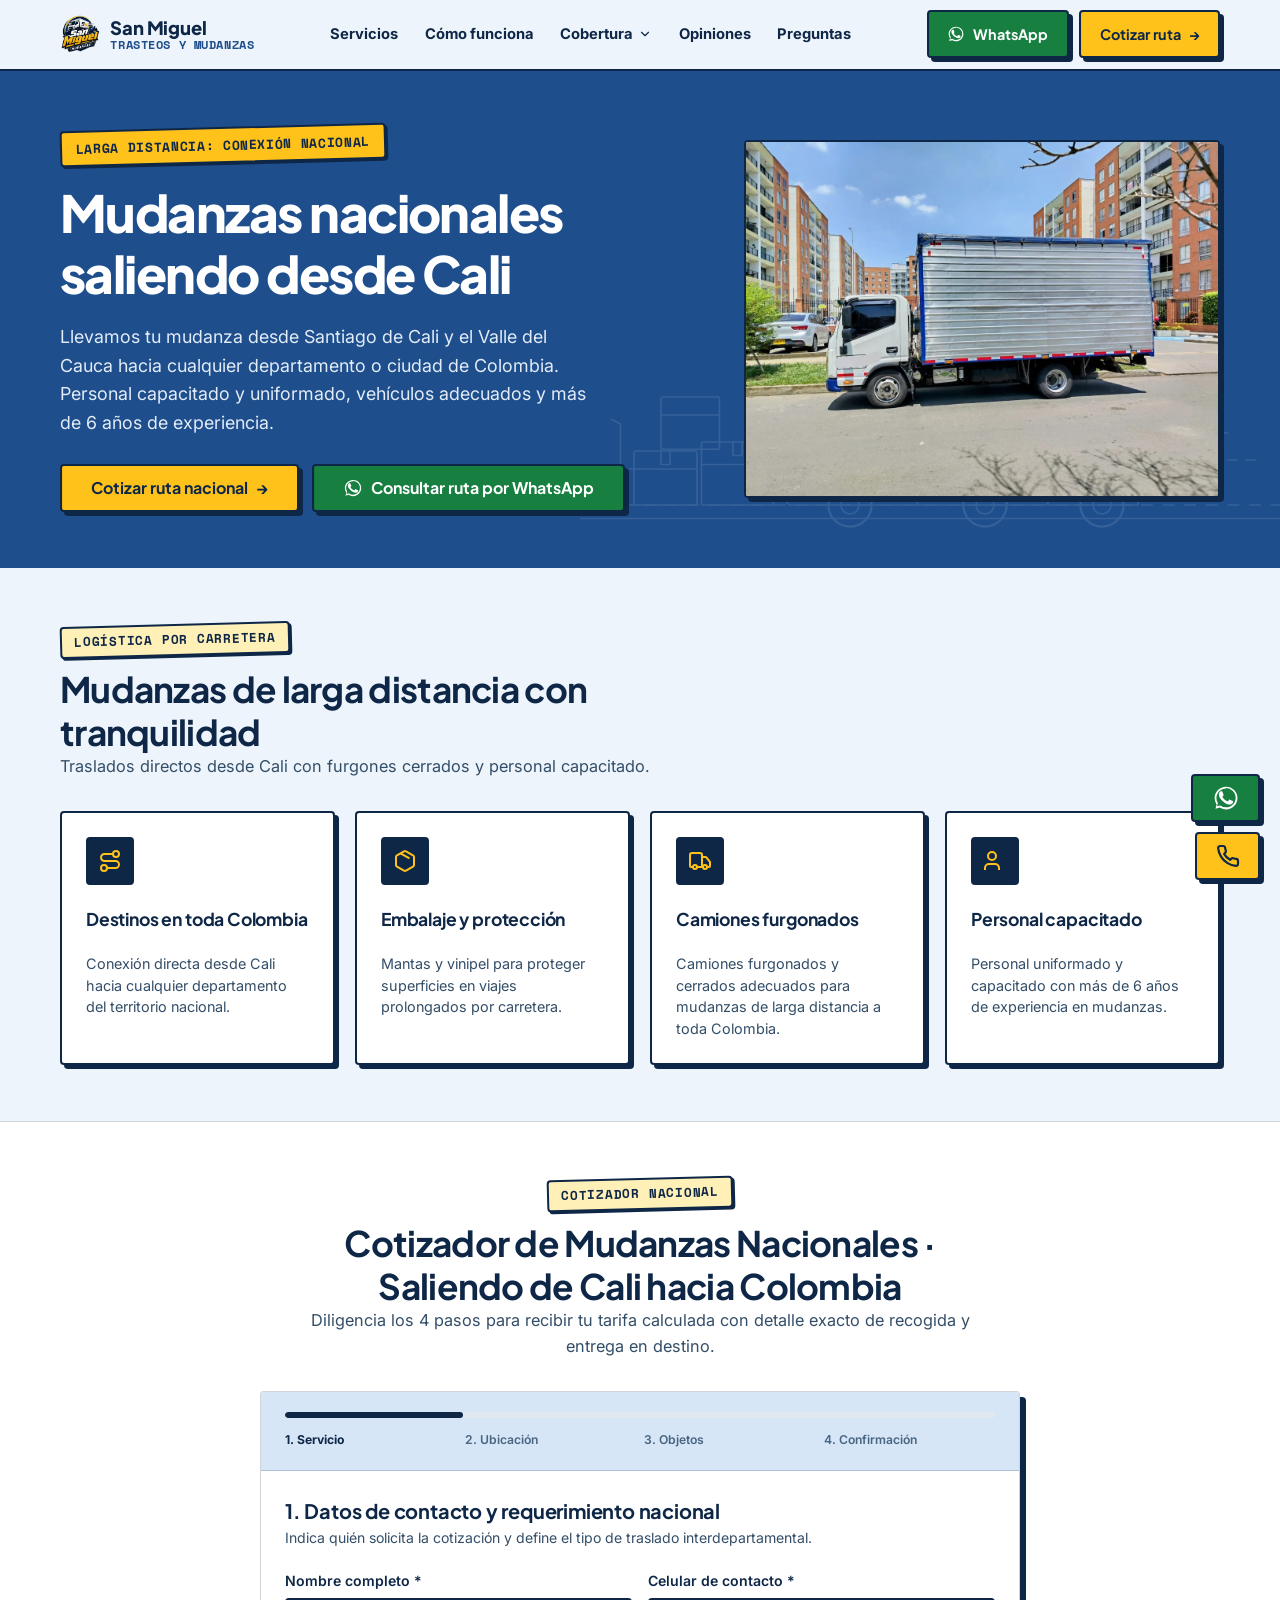
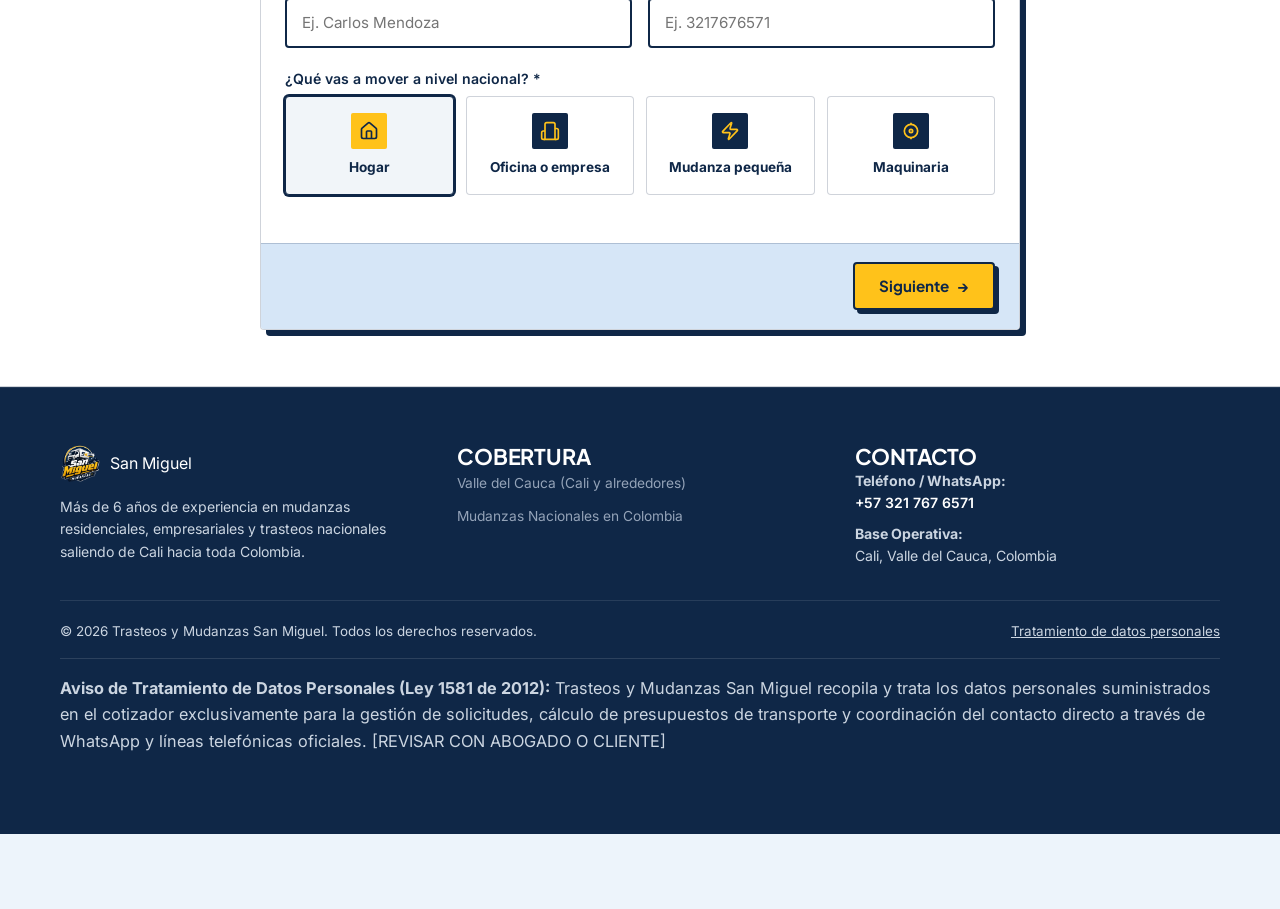
==== nacional/index.html @ 2ccf0305 "feat: estructura raiz directa para GitHub Pages con soporte dual de rutas e imagenes" ====
<!DOCTYPE html>
<html lang="es">
<head>
  <meta charset="UTF-8">
  <title>Redireccionando a Mudanzas Nacionales...</title>
  <meta http-equiv="refresh" content="0; url=../nacional.html">
  <script>window.location.replace("../nacional.html");</script>
</head>
<body>
  <p>Redireccionando a <a href="../nacional.html">Mudanzas Nacionales en Colombia</a>...</p>
</body>
</html>
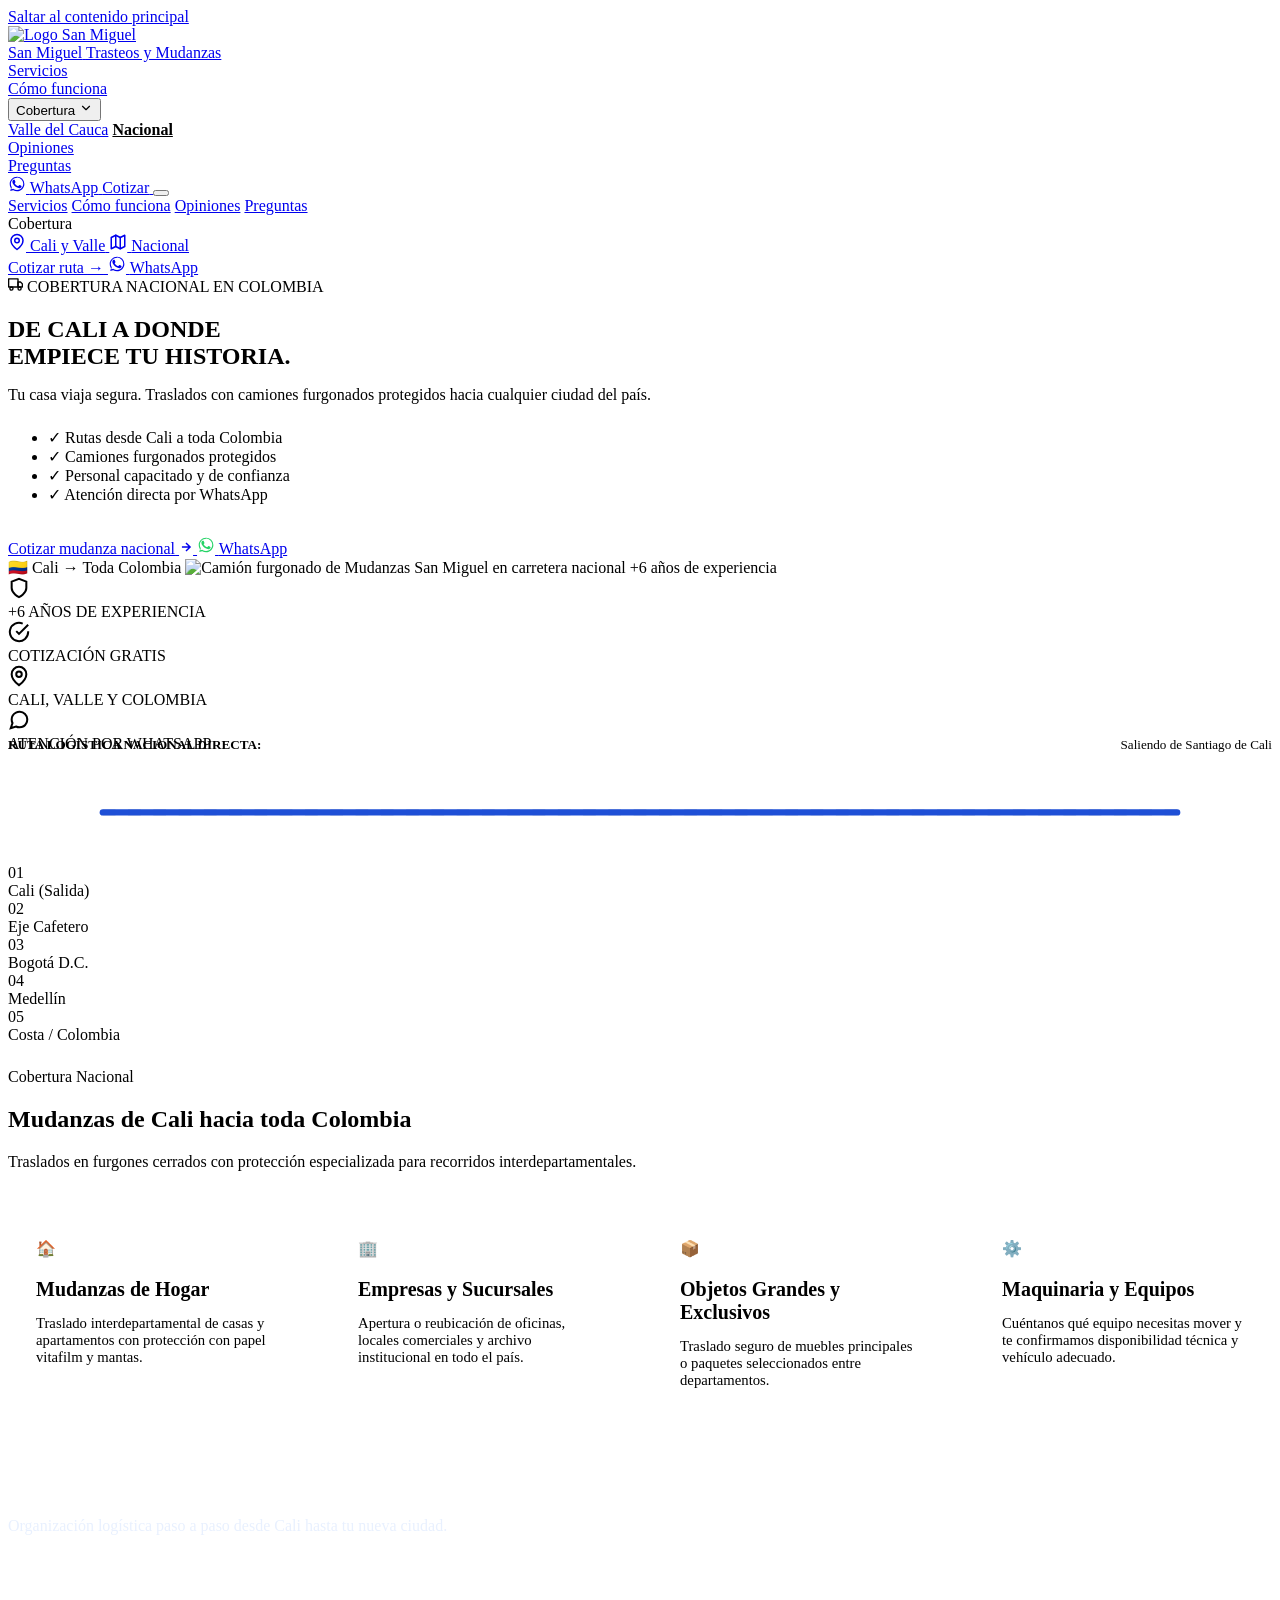
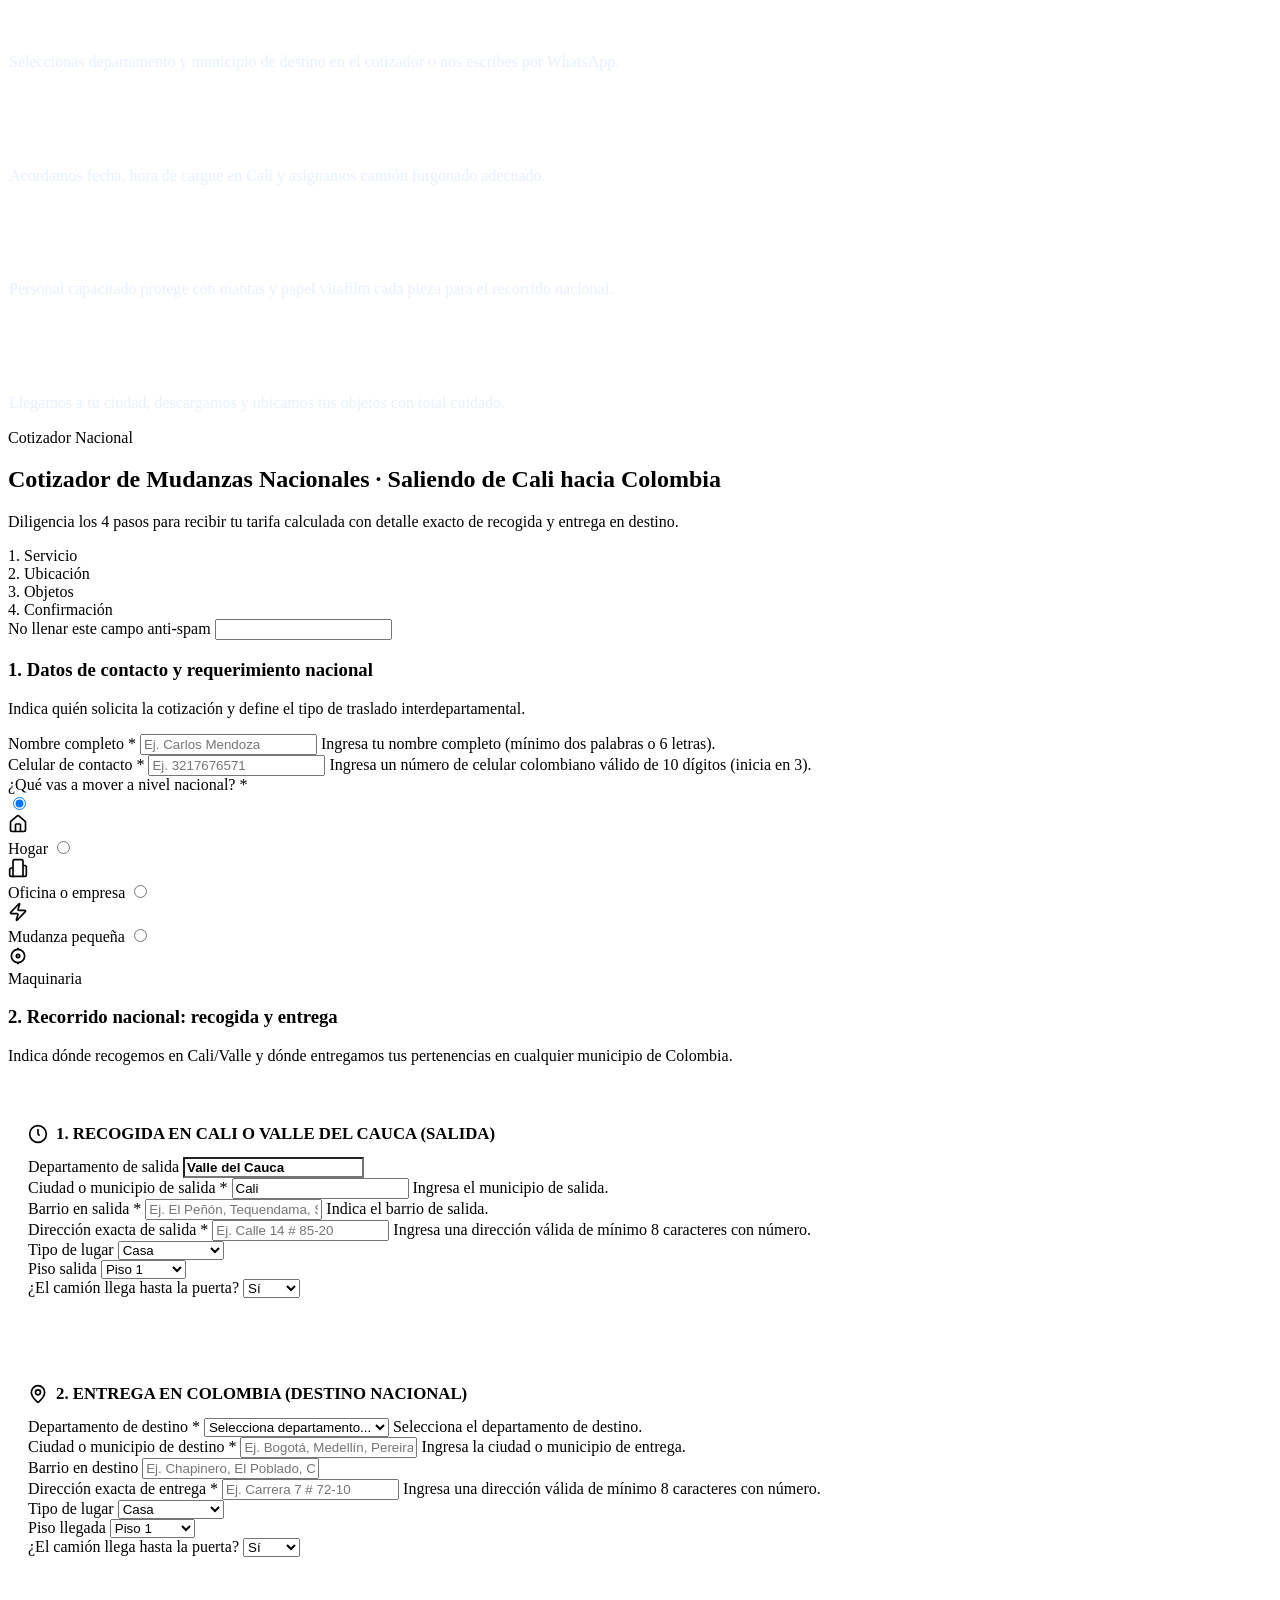
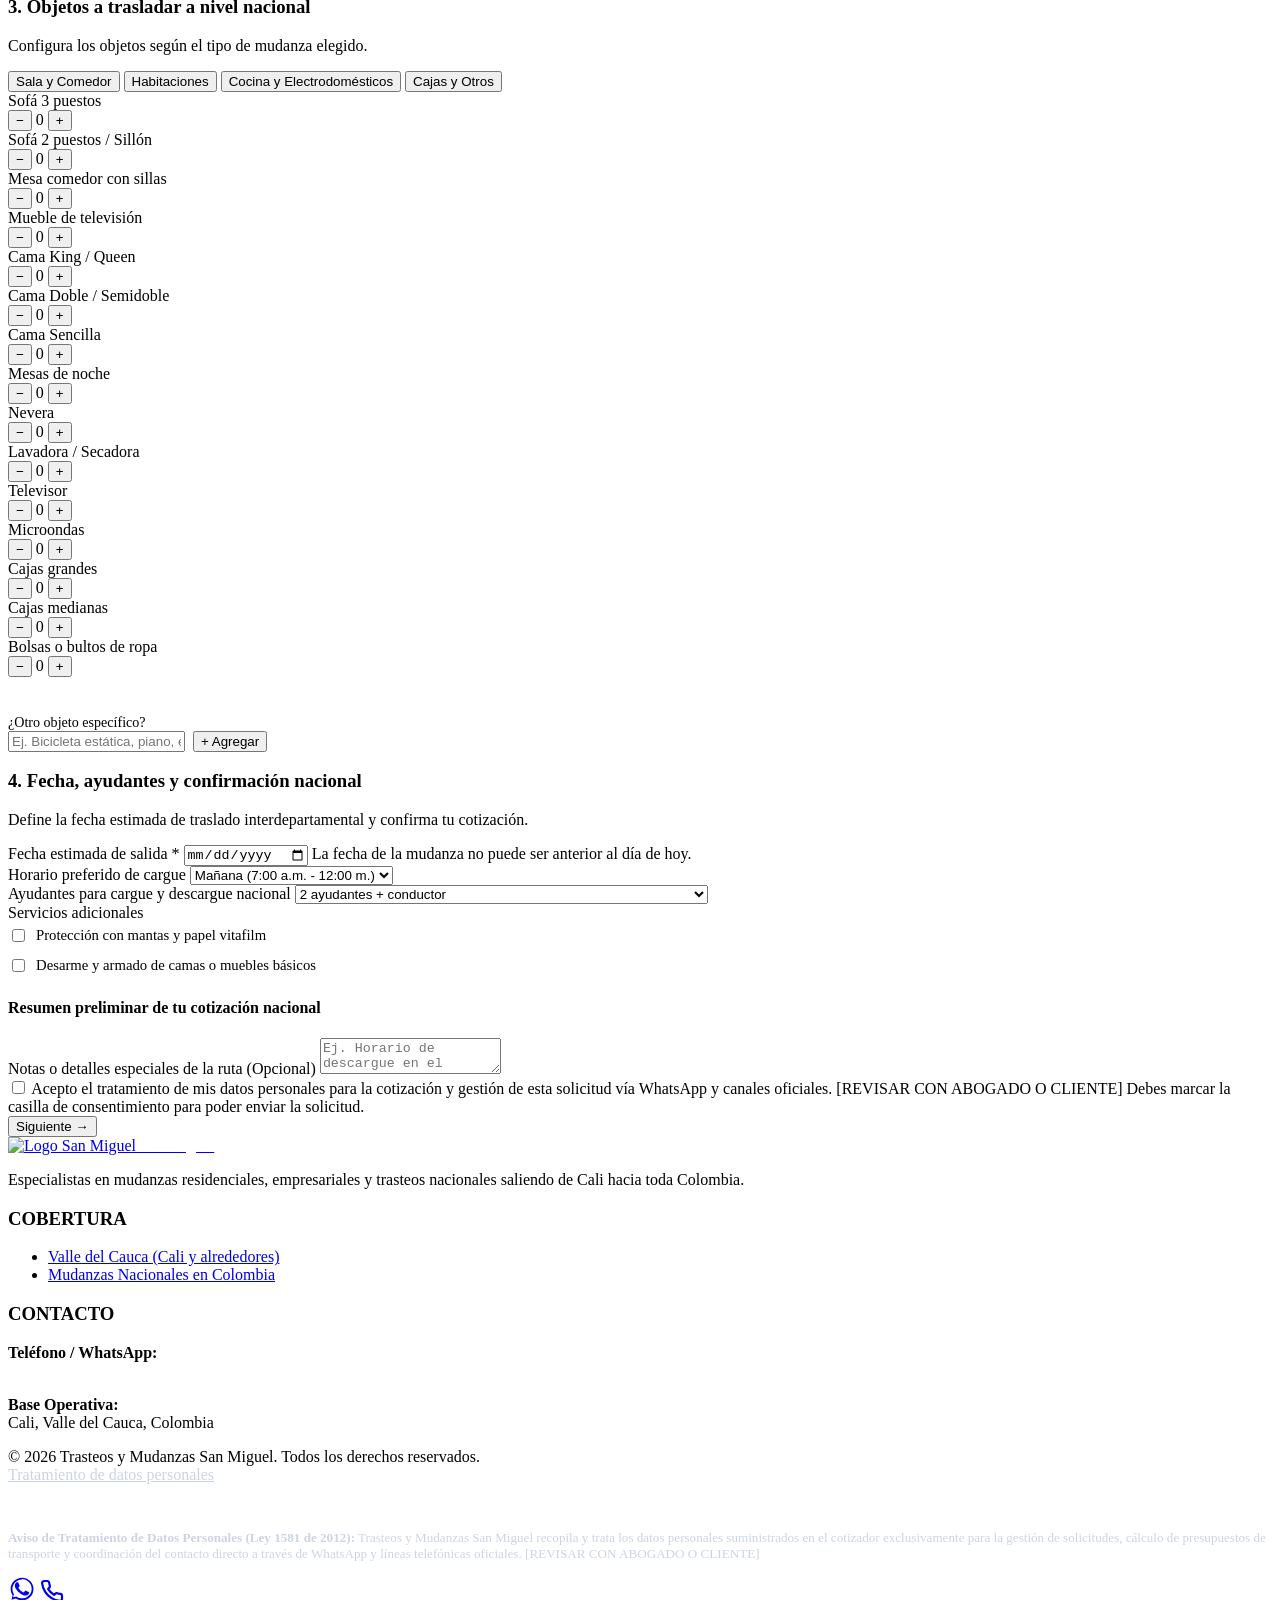
==== commit 07ce012e: "feat: implementacion PROMPT v3 - paleta simple, sistema de estilo cuadruple, correccion de imagenes," ====
--- a/nacional/index.html
+++ b/nacional/index.html
@@ -1,12 +1,1181 @@
 <!DOCTYPE html>
 <html lang="es">
 <head>
-  <meta charset="UTF-8">
-  <title>Redireccionando a Mudanzas Nacionales...</title>
-  <meta http-equiv="refresh" content="0; url=../nacional.html">
-  <script>window.location.replace("../nacional.html");</script>
+  <meta charset="utf-8">
+  <meta name="viewport" content="width=device-width, initial-scale=1.0, viewport-fit=cover">
+  <title>Mudanzas Nacionales en Colombia | Origen Cali | Trasteos San Miguel</title>
+  <meta name="description" content="Cotizador especializado para mudanzas nacionales saliendo de Cali hacia toda Colombia. Furgones cerrados, embalaje y protección profesional. Cotiza al +57 321 767 6571.">
+  <link rel="canonical" href="https://sanmiguelmudanzas.com/nacional.html">
+
+  <link rel="icon" type="image/webp" href="assets/img/logo.webp">
+  <link rel="stylesheet" href="styles.css?v=8">
+
+  <script type="application/ld+json">
+  {
+    "@context": "https://schema.org",
+    "@type": "MovingCompany",
+    "name": "Trasteos y Mudanzas San Miguel - Mudanzas Nacionales",
+    "telephone": "+57 321 767 6571",
+    "areaServed": {
+      "@type": "Country",
+      "name": "Colombia"
+    },
+    "description": "Mudanzas nacionales de larga distancia con origen principal en Cali hacia cualquier destino del territorio colombiano.",
+    "priceRange": "[PENDIENTE: Tarifas base nacionales]"
+  }
+  </script>
 </head>
 <body>
-  <p>Redireccionando a <a href="../nacional.html">Mudanzas Nacionales en Colombia</a>...</p>
+
+  <a href="#contenido-principal" class="skip-link">Saltar al contenido principal</a>
+
+  <!-- Header -->
+  <header class="site-header" role="banner">
+    <div class="container header-inner">
+      
+      <!-- Logo institucional adaptativo (FASE 2.3) -->
+      <a href="index.html" class="logo-brand-single" aria-label="San Miguel Trasteos y Mudanzas">
+        <img src="assets/img/logo.webp" alt="Logo San Miguel" width="40" height="40">
+        <div class="brand-text-wrap">
+          <span class="brand-title">San Miguel</span>
+          <span class="brand-sub">Trasteos y Mudanzas</span>
+        </div>
+      </a>
+
+      <nav class="nav-links" aria-label="Navegación principal">
+        <div class="nav-item">
+          <a href="index.html#servicios" class="nav-link">Servicios</a>
+        </div>
+        <div class="nav-item">
+          <a href="index.html#como-funciona" class="nav-link" style="white-space: nowrap;">Cómo funciona</a>
+        </div>
+        <div class="nav-item">
+          <button type="button" class="nav-link active" aria-haspopup="true" aria-expanded="false" id="coberturaDropdownBtn">
+            <span>Cobertura</span>
+            <svg width="14" height="14" viewBox="0 0 24 24" fill="none" stroke="currentColor" stroke-width="2" stroke-linecap="round" stroke-linejoin="round" aria-hidden="true"><polyline points="6 9 12 15 18 9"/></svg>
+          </button>
+          <div class="dropdown-menu" role="menu" aria-labelledby="coberturaDropdownBtn">
+            <a href="valle-del-cauca.html" class="dropdown-item" role="menuitem">Valle del Cauca</a>
+            <a href="nacional.html" class="dropdown-item" role="menuitem" style="color: var(--navy-deep); font-weight: 700;">Nacional</a>
+          </div>
+        </div>
+        <div class="nav-item">
+          <a href="index.html#testimonios" class="nav-link">Opiniones</a>
+        </div>
+        <div class="nav-item">
+          <a href="index.html#faqs" class="nav-link">Preguntas</a>
+        </div>
+      </nav>
+
+      <div class="header-actions">
+        <a href="https://wa.me/573217676571?text=Hola%2C%20quisiera%20cotizar%20una%20mudanza%20nacional%20desde%20Cali" 
+           class="btn btn--wa btn--sm header-wa-btn" 
+           target="_blank" 
+           rel="noopener noreferrer"
+           aria-label="Contactar por WhatsApp">
+          <svg width="18" height="18" viewBox="0 0 24 24" fill="currentColor" aria-hidden="true"><path d="M17.472 14.382c-.301-.15-1.78-.878-2.056-.978-.276-.1-.477-.15-.678.15-.201.301-.778.978-.954 1.179-.176.2-.351.226-.652.075-.301-.15-1.272-.469-2.423-1.496-.896-.799-1.501-1.786-1.677-2.087-.176-.301-.019-.464.132-.614.136-.135.301-.351.452-.527.15-.176.201-.301.301-.502.101-.2.05-.376-.025-.527-.075-.15-.678-1.636-.929-2.241-.244-.589-.493-.509-.678-.519l-.578-.01c-.201 0-.527.075-.803.376-.276.301-1.054 1.029-1.054 2.509 0 1.48 1.079 2.909 1.23 3.11.15.201 2.124 3.243 5.145 4.549.719.311 1.28.497 1.718.636.722.23 1.379.197 1.898.12.579-.087 1.78-.727 2.031-1.43.251-.703.251-1.305.176-1.43-.075-.125-.276-.201-.577-.351zM12.042 21.82a9.78 9.78 0 0 1-4.99-1.365l-.358-.213-3.71.973.99-3.616-.233-.371A9.778 9.778 0 0 1 2.25 12.04c0-5.397 4.39-9.787 9.792-9.787 2.614 0 5.072 1.018 6.921 2.868a9.73 9.73 0 0 1 2.866 6.919c0 5.398-4.39 9.78-9.787 9.78zm0-18.04c-4.55 0-8.25 3.7-8.25 8.26 0 1.455.38 2.875 1.1 4.12l.17.296-.728 2.66 2.723-.715.286.17a8.216 8.216 0 0 0 4.699 1.429c4.55 0 8.25-3.7 8.25-8.26 0-2.206-.859-4.28-2.418-5.84a8.212 8.212 0 0 0-5.882-2.42z"/></svg>
+          <span class="wa-label">WhatsApp</span>
+        </a>
+        <a href="#cotizador" class="btn btn--primary header-sticky-quote-btn" aria-label="Cotizar mudanza">
+          <span>Cotizar</span>
+        </a>
+        <!-- Botón Hamburguesa 44px (FASE 2.4) -->
+        <button type="button" class="hamburger-btn" aria-label="Abrir menú de navegación" aria-expanded="false" aria-controls="mobileDrawer">
+          <span class="hamburger-line"></span>
+          <span class="hamburger-line"></span>
+          <span class="hamburger-line"></span>
+        </button>
+      </div>
+
+    </div>
+
+    <!-- Fondo atenuado (Backdrop) para cerrar al tocar fuera -->
+    <div class="mobile-drawer-backdrop" id="mobileDrawerBackdrop" aria-hidden="true"></div>
+
+    <!-- Panel desplegable móvil bajo el encabezado (FASE 2.4) -->
+    <div class="mobile-nav-drawer" id="mobileDrawer" role="dialog" aria-modal="true" aria-label="Menú principal de navegación">
+      <nav class="mobile-drawer-nav" aria-label="Navegación móvil">
+        <a href="index.html#servicios" class="mobile-nav-link" style="--item-index: 1;">Servicios</a>
+        <a href="index.html#como-funciona" class="mobile-nav-link" style="--item-index: 2;">Cómo funciona</a>
+        <a href="index.html#testimonios" class="mobile-nav-link" style="--item-index: 3;">Opiniones</a>
+        <a href="index.html#faqs" class="mobile-nav-link" style="--item-index: 4;">Preguntas</a>
+      </nav>
+
+      <!-- Bloque Cobertura con dos opciones lado a lado -->
+      <div class="mobile-coverage-block" style="--item-index: 5;">
+        <span class="mobile-coverage-title">Cobertura</span>
+        <div class="mobile-coverage-grid">
+          <a href="valle-del-cauca.html" class="mobile-coverage-card">
+            <svg width="18" height="18" viewBox="0 0 24 24" fill="none" stroke="currentColor" stroke-width="2" stroke-linecap="round" stroke-linejoin="round" aria-hidden="true"><path d="M20 10c0 6-8 12-8 12s-8-6-8-12a8 8 0 0 1 16 0Z"/><circle cx="12" cy="10" r="3"/></svg>
+            <span>Cali y Valle</span>
+          </a>
+          <a href="nacional.html" class="mobile-coverage-card active">
+            <svg width="18" height="18" viewBox="0 0 24 24" fill="none" stroke="currentColor" stroke-width="2" stroke-linecap="round" stroke-linejoin="round" aria-hidden="true"><polygon points="3 6 9 3 15 6 21 3 21 18 15 21 9 18 3 21"/><line x1="9" y1="3" x2="9" y2="18"/><line x1="15" y1="6" x2="15" y2="21"/></svg>
+            <span>Nacional</span>
+          </a>
+        </div>
+      </div>
+
+      <!-- Dos botones lado a lado al final -->
+      <div class="mobile-drawer-actions-row" style="--item-index: 6;">
+        <a href="#cotizador" class="btn btn--yellow btn--sm">
+          <span>Cotizar ruta</span>
+          <span class="arrow-icon" aria-hidden="true">→</span>
+        </a>
+        <a href="https://wa.me/573217676571?text=Hola%2C%20quisiera%20cotizar%20una%20mudanza%20nacional%20desde%20Cali" 
+           class="btn btn--wa btn--sm" 
+           target="_blank" 
+           rel="noopener noreferrer"
+           aria-label="WhatsApp">
+          <svg width="18" height="18" viewBox="0 0 24 24" fill="currentColor" aria-hidden="true"><path d="M17.472 14.382c-.301-.15-1.78-.878-2.056-.978-.276-.1-.477-.15-.678.15-.201.301-.778.978-.954 1.179-.176.2-.351.226-.652.075-.301-.15-1.272-.469-2.423-1.496-.896-.799-1.501-1.786-1.677-2.087-.176-.301-.019-.464.132-.614.136-.135.301-.351.452-.527.15-.176.201-.301.301-.502.101-.2.05-.376-.025-.527-.075-.15-.678-1.636-.929-2.241-.244-.589-.493-.509-.678-.519l-.578-.01c-.201 0-.527.075-.803.376-.276.301-1.054 1.029-1.054 2.509 0 1.48 1.079 2.909 1.23 3.11.15.201 2.124 3.243 5.145 4.549.719.311 1.28.497 1.718.636.722.23 1.379.197 1.898.12.579-.087 1.78-.727 2.031-1.43.251-.703.251-1.305.176-1.43-.075-.125-.276-.201-.577-.351zM12.042 21.82a9.78 9.78 0 0 1-4.99-1.365l-.358-.213-3.71.973.99-3.616-.233-.371A9.778 9.778 0 0 1 2.25 12.04c0-5.397 4.39-9.787 9.792-9.787 2.614 0 5.072 1.018 6.921 2.868a9.73 9.73 0 0 1 2.866 6.919c0 5.398-4.39 9.78-9.787 9.78zm0-18.04c-4.55 0-8.25 3.7-8.25 8.26 0 1.455.38 2.875 1.1 4.12l.17.296-.728 2.66 2.723-.715.286.17a8.216 8.216 0 0 0 4.699 1.429c4.55 0 8.25-3.7 8.25-8.26 0-2.206-.859-4.28-2.418-5.84a8.212 8.212 0 0 0-5.882-2.42z"/></svg>
+          <span>WhatsApp</span>
+        </a>
+      </div>
+    </div>
+  </header>
+
+  <main id="contenido-principal">
+    
+    <!-- Hero Nacional (Banda Azul Noche) -->
+    <section class="hero-section hero-section--nacional" aria-labelledby="nac-hero-title">
+      <div class="container hero-main-container">
+        
+        <!-- Columna Izquierda: Sello, Título en Barlow Condensed Mayúsculas, Subtítulo (14px gap), 4 Checks, Dos Botones -->
+        <div class="hero-left-col">
+          <div>
+            <span class="badge-pill">
+              <svg width="15" height="15" viewBox="0 0 24 24" fill="none" stroke="currentColor" stroke-width="2.2" stroke-linecap="round" stroke-linejoin="round" aria-hidden="true"><rect x="1" y="3" width="15" height="13"/><polygon points="16 8 20 8 23 11 23 16 16 16 16 8"/><circle cx="5.5" cy="18.5" r="2.5"/><circle cx="18.5" cy="18.5" r="2.5"/></svg>
+              COBERTURA NACIONAL EN COLOMBIA
+            </span>
+          </div>
+
+          <h1 id="nac-hero-title" style="margin-bottom: 14px;">
+            DE CALI A DONDE<br>
+            <span class="text-highlight-yellow">EMPIECE TU HISTORIA.</span>
+          </h1>
+
+          <p class="hero-subtitle" style="margin-bottom: 1.5rem;">
+            Tu casa viaja segura. Traslados con camiones furgonados protegidos hacia cualquier ciudad del país.
+          </p>
+
+          <ul class="hero-checklist" aria-label="Beneficios principales nacionales" style="margin-bottom: 2rem;">
+            <li>
+              <span class="check-circle-icon" aria-hidden="true">✓</span>
+              <span>Rutas desde Cali a toda Colombia</span>
+            </li>
+            <li>
+              <span class="check-circle-icon" aria-hidden="true">✓</span>
+              <span>Camiones furgonados protegidos</span>
+            </li>
+            <li>
+              <span class="check-circle-icon" aria-hidden="true">✓</span>
+              <span>Personal capacitado y de confianza</span>
+            </li>
+            <li>
+              <span class="check-circle-icon" aria-hidden="true">✓</span>
+              <span>Atención directa por WhatsApp</span>
+            </li>
+          </ul>
+
+          <div class="hero-actions-trio">
+            <a href="#cotizador" class="btn btn--primary btn--hero-action">
+              <span>Cotizar mudanza nacional</span>
+              <span class="btn-arrow-circle" aria-hidden="true">
+                <svg width="14" height="14" viewBox="0 0 24 24" fill="none" stroke="currentColor" stroke-width="2.5"><path d="M5 12h14M12 5l7 7-7 7"/></svg>
+              </span>
+            </a>
+            <a href="https://wa.me/573217676571?text=Hola%2C%20quisiera%20cotizar%20una%20mudanza%20nacional%20desde%20Cali" 
+               class="btn btn--wa btn--hero-action" 
+               target="_blank" 
+               rel="noopener noreferrer" 
+               aria-label="WhatsApp">
+              <span class="wa-badge-circle" aria-hidden="true">
+                <svg width="18" height="18" viewBox="0 0 24 24" fill="#25D366"><path d="M17.472 14.382c-.301-.15-1.78-.878-2.056-.978-.276-.1-.477-.15-.678.15-.201.301-.778.978-.954 1.179-.176.2-.351.226-.652.075-.301-.15-1.272-.469-2.423-1.496-.896-.799-1.501-1.786-1.677-2.087-.176-.301-.019-.464.132-.614.136-.135.301-.351.452-.527.15-.176.201-.301.301-.502.101-.2.05-.376-.025-.527-.075-.15-.678-1.636-.929-2.241-.244-.589-.493-.509-.678-.519l-.578-.01c-.201 0-.527.075-.803.376-.276.301-1.054 1.029-1.054 2.509 0 1.48 1.079 2.909 1.23 3.11.15.201 2.124 3.243 5.145 4.549.719.311 1.28.497 1.718.636.722.23 1.379.197 1.898.12.579-.087 1.78-.727 2.031-1.43.251-.703.251-1.305.176-1.43-.075-.125-.276-.201-.577-.351zM12.042 21.82a9.78 9.78 0 0 1-4.99-1.365l-.358-.213-3.71.973.99-3.616-.233-.371A9.778 9.778 0 0 1 2.25 12.04c0-5.397 4.39-9.787 9.792-9.787 2.614 0 5.072 1.018 6.921 2.868a9.73 9.73 0 0 1 2.866 6.919c0 5.398-4.39 9.78-9.787 9.78zm0-18.04c-4.55 0-8.25 3.7-8.25 8.26 0 1.455.38 2.875 1.1 4.12l.17.296-.728 2.66 2.723-.715.286.17a8.216 8.216 0 0 0 4.699 1.429c4.55 0 8.25-3.7 8.25-8.26 0-2.206-.859-4.28-2.418-5.84a8.212 8.212 0 0 0-5.882-2.42z"/></svg>
+              </span>
+              <span>WhatsApp</span>
+            </a>
+          </div>
+        </div>
+
+        <!-- Columna Derecha: Foto Completa del Camión en Marco de Vidrio con 2 Chips de Vidrio (FASE 4.1) -->
+        <div class="hero-depth-container">
+          <div class="hero-glass-photo-frame">
+            <span class="hero-glass-chip hero-glass-chip--top">🇨🇴 Cali → Toda Colombia</span>
+            <img src="assets/img/hero.webp" alt="Camión furgonado de Mudanzas San Miguel en carretera nacional" width="560" height="380">
+            <span class="hero-glass-chip hero-glass-chip--bottom">+6 años de experiencia</span>
+          </div>
+        </div>
+
+      </div>
+
+            <!-- Barra Inferior de 4 Cifras con Frases Completas e Iconos (FASE 4.5) -->
+      <div class="hero-bottom-stats-bar" role="region" aria-label="Datos clave del servicio">
+        <div class="container hero-stats-grid">
+          <div class="stat-pill-item">
+            <svg width="22" height="22" viewBox="0 0 24 24" fill="none" stroke="currentColor" stroke-width="2.2" aria-hidden="true"><path d="M12 22s8-4 8-10V5l-8-3-8 3v7c0 6 8 10 8 10z"/></svg>
+            <div class="stat-pill-info">
+              <span class="stat-pill-num">+6 AÑOS</span>
+              <span class="stat-pill-text">DE EXPERIENCIA</span>
+            </div>
+          </div>
+          <div class="stat-pill-item">
+            <svg width="22" height="22" viewBox="0 0 24 24" fill="none" stroke="currentColor" stroke-width="2.2" aria-hidden="true"><path d="M22 11.08V12a10 10 0 1 1-5.93-9.14"/><polyline points="22 4 12 14.01 9 11.01"/></svg>
+            <div class="stat-pill-info">
+              <span class="stat-pill-num">COTIZACIÓN</span>
+              <span class="stat-pill-text">GRATIS</span>
+            </div>
+          </div>
+          <div class="stat-pill-item">
+            <svg width="22" height="22" viewBox="0 0 24 24" fill="none" stroke="currentColor" stroke-width="2.2" aria-hidden="true"><path d="M20 10c0 6-8 12-8 12s-8-6-8-12a8 8 0 0 1 16 0Z"/><circle cx="12" cy="10" r="3"/></svg>
+            <div class="stat-pill-info">
+              <span class="stat-pill-num">CALI, VALLE</span>
+              <span class="stat-pill-text">Y COLOMBIA</span>
+            </div>
+          </div>
+          <div class="stat-pill-item">
+            <svg width="22" height="22" viewBox="0 0 24 24" fill="none" stroke="currentColor" stroke-width="2.2" aria-hidden="true"><path d="M21 11.5a8.38 8.38 0 0 1-.9 3.8 8.5 8.5 0 0 1-7.6 4.7 8.38 8.38 0 0 1-3.8-.9L3 21l1.9-5.7a8.38 8.38 0 0 1-.9-3.8 8.5 8.5 0 0 1 4.7-7.6 8.38 8.38 0 0 1 3.8-.9h.5a8.48 8.48 0 0 1 8 8v.5z"/></svg>
+            <div class="stat-pill-info">
+              <span class="stat-pill-num">ATENCIÓN</span>
+              <span class="stat-pill-text">POR WHATSAPP</span>
+            </div>
+          </div>
+        </div>
+      </div>
+    </section>
+
+    <!-- Ruta Gráfica Cali → Destinos Nacionales que se dibuja (FASE 3.6 & FASE 7) -->
+    <div class="container" style="margin-top: -1rem; margin-bottom: 1.5rem;">
+      <div class="nacional-route-infographic reveal-on-scroll" role="region" aria-label="Ruta logística Cali hacia toda Colombia">
+        <div style="display: flex; justify-content: space-between; align-items: center; margin-bottom: 0.75rem; flex-wrap: wrap; gap: 0.5rem;">
+          <span style="font-family: var(--font-mono); font-size: 0.82rem; font-weight: 700; color: var(--tinta); text-transform: uppercase;">Ruta Logística Nacional Directa:</span>
+          <span style="font-size: 0.82rem; color: var(--text-muted);">Saliendo de Santiago de Cali</span>
+        </div>
+        
+        <svg class="animated-route-svg" viewBox="0 0 800 60" fill="none" aria-hidden="true">
+          <!-- Línea de ruta base punteada -->
+          <path d="M 60 30 L 740 30" stroke="rgba(11, 31, 63, 0.2)" stroke-width="4" stroke-dasharray="8 8" />
+          <!-- Línea continua animada al hacer scroll -->
+          <path class="animated-route-line" d="M 60 30 L 740 30" stroke="#1E4FD6" stroke-width="4" stroke-linecap="round" />
+        </svg>
+
+        <div class="route-steps-horizontal">
+          <div class="route-step-node">
+            <div class="route-node-circle" style="background-color: var(--amarillo);">01</div>
+            <span class="route-node-label">Cali (Salida)</span>
+          </div>
+          <div class="route-step-node">
+            <div class="route-node-circle">02</div>
+            <span class="route-node-label">Eje Cafetero</span>
+          </div>
+          <div class="route-step-node">
+            <div class="route-node-circle">03</div>
+            <span class="route-node-label">Bogotá D.C.</span>
+          </div>
+          <div class="route-step-node">
+            <div class="route-node-circle">04</div>
+            <span class="route-node-label">Medellín</span>
+          </div>
+          <div class="route-step-node">
+            <div class="route-node-circle">05</div>
+            <span class="route-node-label">Costa / Colombia</span>
+          </div>
+        </div>
+      </div>
+    </div>
+
+    <!-- Garantías Nacionales en Azul Niebla (Bloque C & G: Sin afirmaciones no verificadas) -->
+    <!-- 2. SERVICIOS DE LA ZONA NACIONAL (INFO) - FASE 4.3 -->
+    <section class="section-padding section-light-blobs" aria-labelledby="nac-services-title">
+      <div class="container">
+        <div class="section-header text-center" style="margin: 0 auto 2.5rem auto;">
+          <span class="section-eyebrow">Cobertura Nacional</span>
+          <h2 id="nac-services-title">Mudanzas de Cali hacia <strong>toda Colombia</strong></h2>
+          <p>Traslados en furgones cerrados con protección especializada para recorridos interdepartamentales.</p>
+        </div>
+
+        <div style="display: grid; grid-template-columns: repeat(auto-fit, minmax(260px, 1fr)); gap: 1.5rem;">
+          <div class="service-info-card" style="padding: 1.75rem;">
+            <div class="clay-icon-circle" style="margin-bottom: 1rem;" aria-hidden="true">🏠</div>
+            <h3 style="font-size: 1.25rem; margin-bottom: 0.5rem; color: var(--tinta);">Mudanzas de Hogar</h3>
+            <p style="color: var(--text-muted); font-size: 0.92rem;">Traslado interdepartamental de casas y apartamentos con protección con papel vitafilm y mantas.</p>
+          </div>
+
+          <div class="service-info-card" style="padding: 1.75rem;">
+            <div class="clay-icon-circle" style="margin-bottom: 1rem;" aria-hidden="true">🏢</div>
+            <h3 style="font-size: 1.25rem; margin-bottom: 0.5rem; color: var(--tinta);">Empresas y Sucursales</h3>
+            <p style="color: var(--text-muted); font-size: 0.92rem;">Apertura o reubicación de oficinas, locales comerciales y archivo institucional en todo el país.</p>
+          </div>
+
+          <div class="service-info-card" style="padding: 1.75rem;">
+            <div class="clay-icon-circle" style="margin-bottom: 1rem;" aria-hidden="true">📦</div>
+            <h3 style="font-size: 1.25rem; margin-bottom: 0.5rem; color: var(--tinta);">Objetos Grandes y Exclusivos</h3>
+            <p style="color: var(--text-muted); font-size: 0.92rem;">Traslado seguro de muebles principales o paquetes seleccionados entre departamentos.</p>
+          </div>
+
+          <div class="service-info-card" style="padding: 1.75rem;">
+            <div class="clay-icon-circle" style="margin-bottom: 1rem;" aria-hidden="true">⚙️</div>
+            <h3 style="font-size: 1.25rem; margin-bottom: 0.5rem; color: var(--tinta);">Maquinaria y Equipos</h3>
+            <p style="color: var(--text-muted); font-size: 0.92rem;">Cuéntanos qué equipo necesitas mover y te confirmamos disponibilidad técnica y vehículo adecuado.</p>
+          </div>
+        </div>
+      </div>
+    </section>
+
+    <div class="packing-tape-divider" aria-hidden="true"></div>
+
+    <!-- 3. CÓMO FUNCIONA (4 PASOS) - FASE 4.3 -->
+    <section class="section-padding how-it-works-section" aria-labelledby="nac-how-title" style="background-color: var(--cobalto); color: #FFFFFF;">
+      <div class="container">
+        <div class="section-header text-center" style="margin: 0 auto 2.5rem auto;">
+          <span class="section-eyebrow" style="background: rgba(255,255,255,0.2); color: #FFFFFF;">Paso a Paso</span>
+          <h2 id="nac-how-title" style="color: #FFFFFF;">Cómo funciona tu <strong>mudanza nacional</strong></h2>
+          <p style="color: #E8F0FE;">Organización logística paso a paso desde Cali hasta tu nueva ciudad.</p>
+        </div>
+
+        <div class="timeline-steps-grid">
+          <div class="timeline-step-card reveal-on-scroll" style="background: rgba(255,255,255,0.1); border: 1px solid rgba(255,255,255,0.25); color: #FFFFFF;">
+            <div class="timeline-step-number">1</div>
+            <h3 style="color: #FFFFFF;">Cotizas tu ruta</h3>
+            <p style="color: #E8F0FE;">Seleccionas departamento y municipio de destino en el cotizador o nos escribes por WhatsApp.</p>
+          </div>
+
+          <div class="timeline-step-card reveal-on-scroll" style="background: rgba(255,255,255,0.1); border: 1px solid rgba(255,255,255,0.25); color: #FFFFFF;">
+            <div class="timeline-step-number">2</div>
+            <h3 style="color: #FFFFFF;">Planificamos salida</h3>
+            <p style="color: #E8F0FE;">Acordamos fecha, hora de cargue en Cali y asignamos camión furgonado adecuado.</p>
+          </div>
+
+          <div class="timeline-step-card reveal-on-scroll" style="background: rgba(255,255,255,0.1); border: 1px solid rgba(255,255,255,0.25); color: #FFFFFF;">
+            <div class="timeline-step-number">3</div>
+            <h3 style="color: #FFFFFF;">Cargue y estiba</h3>
+            <p style="color: #E8F0FE;">Personal capacitado protege con mantas y papel vitafilm cada pieza para el recorrido nacional.</p>
+          </div>
+
+          <div class="timeline-step-card reveal-on-scroll" style="background: rgba(255,255,255,0.1); border: 1px solid rgba(255,255,255,0.25); color: #FFFFFF;">
+            <div class="timeline-step-number">4</div>
+            <h3 style="color: #FFFFFF;">Entrega en destino</h3>
+            <p style="color: #E8F0FE;">Llegamos a tu ciudad, descargamos y ubicamos tus objetos con total cuidado.</p>
+          </div>
+        </div>
+      </div>
+    </section>
+
+    <div class="packing-tape-divider" aria-hidden="true"></div>
+
+        <!-- ==========================================================================
+         COTIZADOR NACIONAL EN 4 PASOS · DESDE CALI A TODA COLOMBIA (BLOQUE D)
+         ========================================================================== -->
+    <section id="cotizador" class="quote-wizard-section" aria-labelledby="wizard-nac-title">
+      <div class="container">
+        <div class="section-header text-center">
+          <span class="section-eyebrow">Cotizador Nacional</span>
+          <h2 id="wizard-nac-title">Cotizador de Mudanzas Nacionales · Saliendo de Cali hacia Colombia</h2>
+          <p>Diligencia los 4 pasos para recibir tu tarifa calculada con detalle exacto de recogida y entrega en destino.</p>
+        </div>
+
+        <div class="quote-wizard-card" id="quoteWizard" data-wizard-type="nacional">
+          
+          <!-- Barra de Progreso Continua -->
+          <div class="wizard-progress" role="progressbar" aria-valuemin="1" aria-valuemax="4" aria-valuenow="1" aria-label="Progreso del cotizador">
+            <div class="wizard-progress-bar-wrap">
+              <div class="wizard-progress-fill"></div>
+            </div>
+            <div class="wizard-steps-track">
+              <div class="wizard-step-node active" id="trackStep1">
+                <span class="wizard-step-label">1. Servicio</span>
+              </div>
+              <div class="wizard-step-node" id="trackStep2">
+                <span class="wizard-step-label">2. Ubicación</span>
+              </div>
+              <div class="wizard-step-node" id="trackStep3">
+                <span class="wizard-step-label">3. Objetos</span>
+              </div>
+              <div class="wizard-step-node" id="trackStep4">
+                <span class="wizard-step-label">4. Confirmación</span>
+              </div>
+            </div>
+          </div>
+
+          <!-- Formulario por Pasos -->
+          <div class="wizard-body">
+            
+            <!-- Honeypot Invisible Anti-Bots -->
+            <label for="website_hp" class="visually-hidden">No llenar este campo anti-spam</label>
+            <input type="text" name="website_hp" id="website_hp" class="hp-field" tabindex="-1" autocomplete="off" aria-label="No llenar este campo anti-spam">
+
+            <!-- PASO 1: CONTACTO Y SERVICIO -->
+            <div class="wizard-step-pane active" id="stepPane1">
+              <div class="step-pane-header">
+                <h3>1. Datos de contacto y requerimiento nacional</h3>
+                <p>Indica quién solicita la cotización y define el tipo de traslado interdepartamental.</p>
+              </div>
+
+              <div class="form-row-2">
+                <div class="form-group">
+                  <label for="wizNombre" class="form-label">Nombre completo *</label>
+                  <input type="text" id="wizNombre" name="wizNombre" class="form-input" placeholder="Ej. Carlos Mendoza" required aria-describedby="errNombre">
+                  <span class="field-error-msg" id="errNombre">Ingresa tu nombre completo (mínimo dos palabras o 6 letras).</span>
+                </div>
+                <div class="form-group">
+                  <label for="wizTelefono" class="form-label">Celular de contacto *</label>
+                  <input type="tel" id="wizTelefono" name="wizTelefono" class="form-input" placeholder="Ej. 3217676571" required aria-describedby="errTelefono">
+                  <span class="field-error-msg" id="errTelefono">Ingresa un número de celular colombiano válido de 10 dígitos (inicia en 3).</span>
+                </div>
+              </div>
+
+              <div class="form-group">
+                <label class="form-label">¿Qué vas a mover a nivel nacional? *</label>
+                <div class="service-selector-grid-4" role="radiogroup" aria-label="Tipo de servicio nacional">
+                  
+                  <label class="visual-radio-card que-mover-card selected" for="radioQueMoverHogar">
+                    <input type="radio" id="radioQueMoverHogar" name="wizQueMover" value="Hogar" checked>
+                    <div class="card-icon" aria-hidden="true">
+                      <svg width="20" height="20" viewBox="0 0 24 24" fill="none" stroke="currentColor" stroke-width="2"><path d="M15 21v-8a1 1 0 0 0-1-1h-4a1 1 0 0 0-1 1v8"/><path d="M3 10a2 2 0 0 1 .709-1.528l7-5.999a2 2 0 0 1 2.582 0l7 5.999A2 2 0 0 1 21 10v9a2 2 0 0 1-2 2H5a2 2 0 0 1-2-2z"/></svg>
+                    </div>
+                    <span class="card-title">Hogar</span>
+                  </label>
+
+                  <label class="visual-radio-card que-mover-card" for="radioQueMoverEmpresa">
+                    <input type="radio" id="radioQueMoverEmpresa" name="wizQueMover" value="Oficina o empresa">
+                    <div class="card-icon" aria-hidden="true">
+                      <svg width="20" height="20" viewBox="0 0 24 24" fill="none" stroke="currentColor" stroke-width="2"><path d="M6 22V4a2 2 0 0 1 2-2h8a2 2 0 0 1 2 2v18Z"/><path d="M6 12H4a2 2 0 0 0-2 2v6a2 2 0 0 0 2 2h2"/><path d="M18 9h2a2 2 0 0 1 2 2v9a2 2 0 0 1-2 2h-2"/></svg>
+                    </div>
+                    <span class="card-title">Oficina o empresa</span>
+                  </label>
+
+                  <label class="visual-radio-card que-mover-card" for="radioQueMoverExpres">
+                    <input type="radio" id="radioQueMoverExpres" name="wizQueMover" value="Mudanza pequeña (hasta 4 objetos)">
+                    <div class="card-icon" aria-hidden="true">
+                      <svg width="20" height="20" viewBox="0 0 24 24" fill="none" stroke="currentColor" stroke-width="2"><path d="M4 14a1 1 0 0 1-.78-1.63l9.9-10.2a.5.5 0 0 1 .86.46l-1.92 6.02A1 1 0 0 0 13 10h7a1 1 0 0 1 .78 1.63l-9.9 10.2a.5.5 0 0 1-.86-.46l1.92-6.02A1 1 0 0 0 11 14z"/></svg>
+                    </div>
+                    <span class="card-title">Mudanza pequeña</span>
+                  </label>
+
+                  <label class="visual-radio-card que-mover-card" for="radioQueMoverMaquinaria">
+                    <input type="radio" id="radioQueMoverMaquinaria" name="wizQueMover" value="Maquinaria o equipos">
+                    <div class="card-icon" aria-hidden="true">
+                      <svg width="20" height="20" viewBox="0 0 24 24" fill="none" stroke="currentColor" stroke-width="2"><path d="M12 20a8 8 0 1 0 0-16 8 8 0 0 0 0 16Z"/><path d="M12 14a2 2 0 1 0 0-4 2 2 0 0 0 0 4Z"/><path d="M12 2v2"/><path d="M12 20v2"/></svg>
+                    </div>
+                    <span class="card-title">Maquinaria</span>
+                  </label>
+
+                </div>
+              </div>
+
+            </div>
+
+            <!-- PASO 2: UBICACIÓN COMPLETA (RECOGIDA Y ENTREGA NACIONAL) -->
+            <div class="wizard-step-pane" id="stepPane2">
+              <div class="step-pane-header">
+                <h3>2. Recorrido nacional: recogida y entrega</h3>
+                <p>Indica dónde recogemos en Cali/Valle y dónde entregamos tus pertenencias en cualquier municipio de Colombia.</p>
+              </div>
+
+              <!-- Recogida en Cali / Valle del Cauca -->
+              <div style="background-color: var(--cielo); border: 2px solid var(--tinta); border-radius: 12px; padding: 1.25rem; margin-bottom: 1.5rem;">
+                <h4 style="font-size: 1.05rem; color: var(--tinta); margin-bottom: 0.85rem; display: flex; align-items: center; gap: 0.5rem; font-weight: 800; font-family: var(--font-headings); text-transform: uppercase;">
+                  <svg width="20" height="20" viewBox="0 0 24 24" fill="none" stroke="currentColor" stroke-width="2"><circle cx="12" cy="12" r="10"/><polyline points="12 6 12 12 14 14"/></svg>
+                  1. Recogida en Cali o Valle del Cauca (Salida)
+                </h4>
+                
+                <div class="form-row-2">
+                  <div class="form-group">
+                    <label for="wizDeptoOrigenFijo" class="form-label">Departamento de salida</label>
+                    <input type="text" id="wizDeptoOrigenFijo" name="wizDeptoOrigenFijo" class="form-input" value="Valle del Cauca" readonly style="background-color: var(--hielo); font-weight: 600;">
+                  </div>
+                  <div class="form-group">
+                    <label for="wizMuniOrigenNac" class="form-label">Ciudad o municipio de salida *</label>
+                    <input type="text" id="wizMuniOrigenNac" name="wizMuniOrigenNac" class="form-input places-autocomplete-input" value="Cali" required aria-describedby="errMuniOrigenNac">
+                    <span class="field-error-msg" id="errMuniOrigenNac">Ingresa el municipio de salida.</span>
+                  </div>
+                </div>
+
+                <div class="form-row-2">
+                  <div class="form-group">
+                    <label for="wizBarrioOrigenNac" class="form-label">Barrio en salida *</label>
+                    <input type="text" id="wizBarrioOrigenNac" name="wizBarrioOrigenNac" class="form-input" placeholder="Ej. El Peñón, Tequendama, San Fernando..." required aria-describedby="errBarrioOrigenNac">
+                    <span class="field-error-msg" id="errBarrioOrigenNac">Indica el barrio de salida.</span>
+                  </div>
+                  <div class="form-group">
+                    <label for="wizDireccionOrigenNac" class="form-label">Dirección exacta de salida *</label>
+                    <input type="text" id="wizDireccionOrigenNac" name="wizDireccionOrigenNac" class="form-input places-autocomplete-input" placeholder="Ej. Calle 14 # 85-20" required aria-describedby="errDireccionOrigenNac">
+                    <span class="field-error-msg" id="errDireccionOrigenNac">Ingresa una dirección válida de mínimo 8 caracteres con número.</span>
+                    <input type="hidden" id="wizOrigenLat" name="wizOrigenLat" value="">
+                    <input type="hidden" id="wizOrigenLng" name="wizOrigenLng" value="">
+                    <input type="hidden" id="wizOrigenFormatted" name="wizOrigenFormatted" value="">
+                  </div>
+                </div>
+
+                <div class="form-row-2">
+                  <div class="form-group">
+                    <label for="wizTipoOrigenNac" class="form-label">Tipo de lugar</label>
+                    <select id="wizTipoOrigenNac" name="wizTipoOrigenNac" class="form-select place-type-select" data-target="OrigenNac">
+                      <option value="Casa">Casa</option>
+                      <option value="Apartamento">Apartamento</option>
+                      <option value="Oficina o local">Oficina o local</option>
+                      <option value="Bodega">Bodega</option>
+                    </select>
+                  </div>
+                  <div class="form-group">
+                    <label for="wizPisoOrigenNac" class="form-label">Piso salida</label>
+                    <select id="wizPisoOrigenNac" name="wizPisoOrigenNac" class="form-select floor-select" data-target="OrigenNac">
+                      <option value="1">Piso 1</option>
+                      <option value="2">Piso 2</option>
+                      <option value="3">Piso 3</option>
+                      <option value="4">Piso 4</option>
+                      <option value="5">Piso 5</option>
+                      <option value="6">Piso 6</option>
+                      <option value="7">Piso 7</option>
+                      <option value="8">Piso 8</option>
+                      <option value="9">Piso 9</option>
+                      <option value="10">Piso 10</option>
+                      <option value="más de 10">Más de 10</option>
+                    </select>
+                  </div>
+                </div>
+
+                <div class="form-row-2">
+                  <div class="form-group elevator-group" id="grpAscensorOrigenNac" style="display: none;">
+                    <label for="wizAscensorOrigenNac" class="form-label">¿Ascensor salida?</label>
+                    <select id="wizAscensorOrigenNac" name="wizAscensorOrigenNac" class="form-select">
+                      <option value="Sí">Sí</option>
+                      <option value="No">No</option>
+                      <option value="No sé">No sé</option>
+                    </select>
+                  </div>
+                  <div class="form-group">
+                    <label for="wizAccesoOrigenNac" class="form-label">¿El camión llega hasta la puerta?</label>
+                    <select id="wizAccesoOrigenNac" name="wizAccesoOrigenNac" class="form-select">
+                      <option value="Sí">Sí</option>
+                      <option value="No">No</option>
+                      <option value="No sé">No sé</option>
+                    </select>
+                  </div>
+                </div>
+              </div>
+
+              <!-- Entrega en Colombia -->
+              <div style="background-color: var(--cielo); border: 2px solid var(--tinta); border-radius: 12px; padding: 1.25rem;">
+                <h4 style="font-size: 1.05rem; color: var(--tinta); margin-bottom: 0.85rem; display: flex; align-items: center; gap: 0.5rem; font-weight: 800; font-family: var(--font-headings); text-transform: uppercase;">
+                  <svg width="20" height="20" viewBox="0 0 24 24" fill="none" stroke="currentColor" stroke-width="2"><path d="M20 10c0 4.993-5.539 10.193-7.399 11.799a1 1 0 0 1-1.202 0C9.539 20.193 4 14.993 4 10a8 8 0 0 1 16 0"/><circle cx="12" cy="10" r="3"/></svg>
+                  2. Entrega en Colombia (Destino Nacional)
+                </h4>
+
+                <div class="form-row-2">
+                  <div class="form-group">
+                    <label for="wizDeptoDestinoNac" class="form-label">Departamento de destino *</label>
+                    <select id="wizDeptoDestinoNac" name="wizDeptoDestinoNac" class="form-select" required aria-describedby="errDeptoDestinoNac">
+                      <option value="">Selecciona departamento...</option>
+                      <option value="Bogotá D.C.">Bogotá D.C.</option>
+                      <option value="Antioquia">Antioquia</option>
+                      <option value="Caldas">Caldas</option>
+                      <option value="Risaralda">Risaralda</option>
+                      <option value="Quindío">Quindío</option>
+                      <option value="Cundinamarca">Cundinamarca</option>
+                      <option value="Santander">Santander</option>
+                      <option value="Atlántico">Atlántico</option>
+                      <option value="Bolívar">Bolívar</option>
+                      <option value="Magdalena">Magdalena</option>
+                      <option value="Tolima">Tolima</option>
+                      <option value="Huila">Huila</option>
+                      <option value="Cauca">Cauca</option>
+                      <option value="Nariño">Nariño</option>
+                      <option value="Meta">Meta</option>
+                      <option value="Boyacá">Boyacá</option>
+                      <option value="Cesar">Cesar</option>
+                      <option value="Córdoba">Córdoba</option>
+                      <option value="Norte de Santander">Norte de Santander</option>
+                      <option value="Sucre">Sucre</option>
+                      <option value="La Guajira">La Guajira</option>
+                      <option value="Casanare">Casanare</option>
+                      <option value="Caquetá">Caquetá</option>
+                      <option value="Putumayo">Putumayo</option>
+                      <option value="Chocó">Chocó</option>
+                      <option value="Arauca">Arauca</option>
+                      <option value="San Andrés y Providencia">San Andrés y Providencia</option>
+                      <option value="Amazonas">Amazonas</option>
+                      <option value="Guainía">Guainía</option>
+                      <option value="Guaviare">Guaviare</option>
+                      <option value="Vaupés">Vaupés</option>
+                      <option value="Vichada">Vichada</option>
+                    </select>
+                    <span class="field-error-msg" id="errDeptoDestinoNac">Selecciona el departamento de destino.</span>
+                  </div>
+                  <div class="form-group">
+                    <label for="wizMuniDestinoNac" class="form-label">Ciudad o municipio de destino *</label>
+                    <input type="text" id="wizMuniDestinoNac" name="wizMuniDestinoNac" class="form-input places-autocomplete-input" placeholder="Ej. Bogotá, Medellín, Pereira, Barranquilla..." required aria-describedby="errMuniDestinoNac">
+                    <span class="field-error-msg" id="errMuniDestinoNac">Ingresa la ciudad o municipio de entrega.</span>
+                  </div>
+                </div>
+
+                <div class="form-row-2">
+                  <div class="form-group">
+                    <label for="wizBarrioDestinoNac" class="form-label">Barrio en destino</label>
+                    <input type="text" id="wizBarrioDestinoNac" name="wizBarrioDestinoNac" class="form-input" placeholder="Ej. Chapinero, El Poblado, Circunvalar...">
+                  </div>
+                  <div class="form-group">
+                    <label for="wizDireccionDestinoNac" class="form-label">Dirección exacta de entrega *</label>
+                    <input type="text" id="wizDireccionDestinoNac" name="wizDireccionDestinoNac" class="form-input places-autocomplete-input" placeholder="Ej. Carrera 7 # 72-10" required aria-describedby="errDireccionDestinoNac">
+                    <span class="field-error-msg" id="errDireccionDestinoNac">Ingresa una dirección válida de mínimo 8 caracteres con número.</span>
+                    <input type="hidden" id="wizDestinoLat" name="wizDestinoLat" value="">
+                    <input type="hidden" id="wizDestinoLng" name="wizDestinoLng" value="">
+                    <input type="hidden" id="wizDestinoFormatted" name="wizDestinoFormatted" value="">
+                  </div>
+                </div>
+
+                <div class="form-row-2">
+                  <div class="form-group">
+                    <label for="wizTipoDestinoNac" class="form-label">Tipo de lugar</label>
+                    <select id="wizTipoDestinoNac" name="wizTipoDestinoNac" class="form-select place-type-select" data-target="DestinoNac">
+                      <option value="Casa">Casa</option>
+                      <option value="Apartamento">Apartamento</option>
+                      <option value="Oficina o local">Oficina o local</option>
+                      <option value="Bodega">Bodega</option>
+                    </select>
+                  </div>
+                  <div class="form-group">
+                    <label for="wizPisoDestinoNac" class="form-label">Piso llegada</label>
+                    <select id="wizPisoDestinoNac" name="wizPisoDestinoNac" class="form-select floor-select" data-target="DestinoNac">
+                      <option value="1">Piso 1</option>
+                      <option value="2">Piso 2</option>
+                      <option value="3">Piso 3</option>
+                      <option value="4">Piso 4</option>
+                      <option value="5">Piso 5</option>
+                      <option value="6">Piso 6</option>
+                      <option value="7">Piso 7</option>
+                      <option value="8">Piso 8</option>
+                      <option value="9">Piso 9</option>
+                      <option value="10">Piso 10</option>
+                      <option value="más de 10">Más de 10</option>
+                    </select>
+                  </div>
+                </div>
+
+                <div class="form-row-2">
+                  <div class="form-group elevator-group" id="grpAscensorDestinoNac" style="display: none;">
+                    <label for="wizAscensorDestinoNac" class="form-label">¿Ascensor llegada?</label>
+                    <select id="wizAscensorDestinoNac" name="wizAscensorDestinoNac" class="form-select">
+                      <option value="Sí">Sí</option>
+                      <option value="No">No</option>
+                      <option value="No sé">No sé</option>
+                    </select>
+                  </div>
+                  <div class="form-group">
+                    <label for="wizAccesoDestinoNac" class="form-label">¿El camión llega hasta la puerta?</label>
+                    <select id="wizAccesoDestinoNac" name="wizAccesoDestinoNac" class="form-select">
+                      <option value="Sí">Sí</option>
+                      <option value="No">No</option>
+                      <option value="No sé">No sé</option>
+                    </select>
+                  </div>
+                </div>
+              </div>
+
+            </div>
+
+            <!-- PASO 3: OBJETOS SEGÚN LO QUE SE MUEVE -->
+            <div class="wizard-step-pane" id="stepPane3">
+              <div class="step-pane-header">
+                <h3>3. Objetos a trasladar a nivel nacional</h3>
+                <p>Configura los objetos según el tipo de mudanza elegido.</p>
+              </div>
+
+              <!-- 3.1 PANE HOGAR -->
+              <div id="paneItemsHogar" class="service-items-pane active">
+                <div class="category-tabs" role="tablist" aria-label="Categorías de hogar">
+                  <button type="button" class="cat-tab-btn active" data-category="sala">Sala y Comedor</button>
+                  <button type="button" class="cat-tab-btn" data-category="alcoba">Habitaciones</button>
+                  <button type="button" class="cat-tab-btn" data-category="electro">Cocina y Electrodomésticos</button>
+                  <button type="button" class="cat-tab-btn" data-category="cajas">Cajas y Otros</button>
+                </div>
+
+                <div class="items-group-pane active" id="pane-sala">
+                  <div class="item-counter-row">
+                    <span class="item-name">Sofá 3 puestos</span>
+                    <div class="counter-controls">
+                      <button type="button" class="btn-counter" data-action="minus" data-item="Sofá 3 puestos" data-item-key="sofa3">−</button>
+                      <span class="counter-val" id="count-sofa3">0</span>
+                      <button type="button" class="btn-counter" data-action="plus" data-item="Sofá 3 puestos" data-item-key="sofa3">+</button>
+                    </div>
+                  </div>
+                  <div class="item-counter-row">
+                    <span class="item-name">Sofá 2 puestos / Sillón</span>
+                    <div class="counter-controls">
+                      <button type="button" class="btn-counter" data-action="minus" data-item="Sofá 2 puestos" data-item-key="sofa2">−</button>
+                      <span class="counter-val" id="count-sofa2">0</span>
+                      <button type="button" class="btn-counter" data-action="plus" data-item="Sofá 2 puestos" data-item-key="sofa2">+</button>
+                    </div>
+                  </div>
+                  <div class="item-counter-row">
+                    <span class="item-name">Mesa comedor con sillas</span>
+                    <div class="counter-controls">
+                      <button type="button" class="btn-counter" data-action="minus" data-item="Mesa comedor" data-item-key="comedor">−</button>
+                      <span class="counter-val" id="count-comedor">0</span>
+                      <button type="button" class="btn-counter" data-action="plus" data-item="Mesa comedor" data-item-key="comedor">+</button>
+                    </div>
+                  </div>
+                  <div class="item-counter-row">
+                    <span class="item-name">Mueble de televisión</span>
+                    <div class="counter-controls">
+                      <button type="button" class="btn-counter" data-action="minus" data-item="Mueble TV" data-item-key="muebletv">−</button>
+                      <span class="counter-val" id="count-muebletv">0</span>
+                      <button type="button" class="btn-counter" data-action="plus" data-item="Mueble TV" data-item-key="muebletv">+</button>
+                    </div>
+                  </div>
+                </div>
+
+                <div class="items-group-pane" id="pane-alcoba">
+                  <div class="item-counter-row">
+                    <span class="item-name">Cama King / Queen</span>
+                    <div class="counter-controls">
+                      <button type="button" class="btn-counter" data-action="minus" data-item="Cama King/Queen" data-item-key="camaking">−</button>
+                      <span class="counter-val" id="count-camaking">0</span>
+                      <button type="button" class="btn-counter" data-action="plus" data-item="Cama King/Queen" data-item-key="camaking">+</button>
+                    </div>
+                  </div>
+                  <div class="item-counter-row">
+                    <span class="item-name">Cama Doble / Semidoble</span>
+                    <div class="counter-controls">
+                      <button type="button" class="btn-counter" data-action="minus" data-item="Cama Doble" data-item-key="camadoble">−</button>
+                      <span class="counter-val" id="count-camadoble">0</span>
+                      <button type="button" class="btn-counter" data-action="plus" data-item="Cama Doble" data-item-key="camadoble">+</button>
+                    </div>
+                  </div>
+                  <div class="item-counter-row">
+                    <span class="item-name">Cama Sencilla</span>
+                    <div class="counter-controls">
+                      <button type="button" class="btn-counter" data-action="minus" data-item="Cama Sencilla" data-item-key="camasencilla">−</button>
+                      <span class="counter-val" id="count-camasencilla">0</span>
+                      <button type="button" class="btn-counter" data-action="plus" data-item="Cama Sencilla" data-item-key="camasencilla">+</button>
+                    </div>
+                  </div>
+                  <div class="item-counter-row">
+                    <span class="item-name">Mesas de noche</span>
+                    <div class="counter-controls">
+                      <button type="button" class="btn-counter" data-action="minus" data-item="Mesas de noche" data-item-key="nochero">−</button>
+                      <span class="counter-val" id="count-nochero">0</span>
+                      <button type="button" class="btn-counter" data-action="plus" data-item="Mesas de noche" data-item-key="nochero">+</button>
+                    </div>
+                  </div>
+                </div>
+
+                <div class="items-group-pane" id="pane-electro">
+                  <div class="item-counter-row">
+                    <span class="item-name">Nevera</span>
+                    <div class="counter-controls">
+                      <button type="button" class="btn-counter" data-action="minus" data-item="Nevera" data-item-key="nevera">−</button>
+                      <span class="counter-val" id="count-nevera">0</span>
+                      <button type="button" class="btn-counter" data-action="plus" data-item="Nevera" data-item-key="nevera">+</button>
+                    </div>
+                  </div>
+                  <div class="item-counter-row">
+                    <span class="item-name">Lavadora / Secadora</span>
+                    <div class="counter-controls">
+                      <button type="button" class="btn-counter" data-action="minus" data-item="Lavadora" data-item-key="lavadora">−</button>
+                      <span class="counter-val" id="count-lavadora">0</span>
+                      <button type="button" class="btn-counter" data-action="plus" data-item="Lavadora" data-item-key="lavadora">+</button>
+                    </div>
+                  </div>
+                  <div class="item-counter-row">
+                    <span class="item-name">Televisor</span>
+                    <div class="counter-controls">
+                      <button type="button" class="btn-counter" data-action="minus" data-item="Televisor" data-item-key="tv">−</button>
+                      <span class="counter-val" id="count-tv">0</span>
+                      <button type="button" class="btn-counter" data-action="plus" data-item="Televisor" data-item-key="tv">+</button>
+                    </div>
+                  </div>
+                  <div class="item-counter-row">
+                    <span class="item-name">Microondas</span>
+                    <div class="counter-controls">
+                      <button type="button" class="btn-counter" data-action="minus" data-item="Microondas" data-item-key="micro">−</button>
+                      <span class="counter-val" id="count-micro">0</span>
+                      <button type="button" class="btn-counter" data-action="plus" data-item="Microondas" data-item-key="micro">+</button>
+                    </div>
+                  </div>
+                </div>
+
+                <div class="items-group-pane" id="pane-cajas">
+                  <div class="item-counter-row">
+                    <span class="item-name">Cajas grandes</span>
+                    <div class="counter-controls">
+                      <button type="button" class="btn-counter" data-action="minus" data-item="Cajas grandes" data-item-key="cajagrande">−</button>
+                      <span class="counter-val" id="count-cajagrande">0</span>
+                      <button type="button" class="btn-counter" data-action="plus" data-item="Cajas grandes" data-item-key="cajagrande">+</button>
+                    </div>
+                  </div>
+                  <div class="item-counter-row">
+                    <span class="item-name">Cajas medianas</span>
+                    <div class="counter-controls">
+                      <button type="button" class="btn-counter" data-action="minus" data-item="Cajas medianas" data-item-key="cajamediana">−</button>
+                      <span class="counter-val" id="count-cajamediana">0</span>
+                      <button type="button" class="btn-counter" data-action="plus" data-item="Cajas medianas" data-item-key="cajamediana">+</button>
+                    </div>
+                  </div>
+                  <div class="item-counter-row">
+                    <span class="item-name">Bolsas o bultos de ropa</span>
+                    <div class="counter-controls">
+                      <button type="button" class="btn-counter" data-action="minus" data-item="Bolsas ropa" data-item-key="bolsaropa">−</button>
+                      <span class="counter-val" id="count-bolsaropa">0</span>
+                      <button type="button" class="btn-counter" data-action="plus" data-item="Bolsas ropa" data-item-key="bolsaropa">+</button>
+                    </div>
+                  </div>
+                </div>
+              </div>
+
+              <!-- 3.2 PANE OFICINA O EMPRESA -->
+              <div id="paneItemsEmpresa" class="service-items-pane" style="display: none;">
+                <div class="item-counter-row">
+                  <span class="item-name">Escritorios de trabajo</span>
+                  <div class="counter-controls">
+                    <button type="button" class="btn-counter" data-action="minus" data-item="Escritorios" data-item-key="escritorio">−</button>
+                    <span class="counter-val" id="count-escritorio">0</span>
+                    <button type="button" class="btn-counter" data-action="plus" data-item="Escritorios" data-item-key="escritorio">+</button>
+                  </div>
+                </div>
+                <div class="item-counter-row">
+                  <span class="item-name">Sillas de oficina ergonómicas</span>
+                  <div class="counter-controls">
+                    <button type="button" class="btn-counter" data-action="minus" data-item="Sillas oficina" data-item-key="sillaofi">−</button>
+                    <span class="counter-val" id="count-sillaofi">0</span>
+                    <button type="button" class="btn-counter" data-action="plus" data-item="Sillas oficina" data-item-key="sillaofi">+</button>
+                  </div>
+                </div>
+                <div class="item-counter-row">
+                  <span class="item-name">Archivadores / rodantes</span>
+                  <div class="counter-controls">
+                    <button type="button" class="btn-counter" data-action="minus" data-item="Archivadores" data-item-key="archivador">−</button>
+                    <span class="counter-val" id="count-archivador">0</span>
+                    <button type="button" class="btn-counter" data-action="plus" data-item="Archivadores" data-item-key="archivador">+</button>
+                  </div>
+                </div>
+                <div class="item-counter-row">
+                  <span class="item-name">Computadores y pantallas</span>
+                  <div class="counter-controls">
+                    <button type="button" class="btn-counter" data-action="minus" data-item="Computadores y pantallas" data-item-key="pc">−</button>
+                    <span class="counter-val" id="count-pc">0</span>
+                    <button type="button" class="btn-counter" data-action="plus" data-item="Computadores y pantallas" data-item-key="pc">+</button>
+                  </div>
+                </div>
+                <div class="item-counter-row">
+                  <span class="item-name">Impresoras / fotocopiadoras</span>
+                  <div class="counter-controls">
+                    <button type="button" class="btn-counter" data-action="minus" data-item="Impresoras" data-item-key="impresora">−</button>
+                    <span class="counter-val" id="count-impresora">0</span>
+                    <button type="button" class="btn-counter" data-action="plus" data-item="Impresoras" data-item-key="impresora">+</button>
+                  </div>
+                </div>
+                <div class="item-counter-row">
+                  <span class="item-name">Estantes / modulares</span>
+                  <div class="counter-controls">
+                    <button type="button" class="btn-counter" data-action="minus" data-item="Estantes" data-item-key="estante">−</button>
+                    <span class="counter-val" id="count-estante">0</span>
+                    <button type="button" class="btn-counter" data-action="plus" data-item="Estantes" data-item-key="estante">+</button>
+                  </div>
+                </div>
+                <div class="item-counter-row">
+                  <span class="item-name">Cajas de archivo</span>
+                  <div class="counter-controls">
+                    <button type="button" class="btn-counter" data-action="minus" data-item="Cajas archivo" data-item-key="cajaarchivo">−</button>
+                    <span class="counter-val" id="count-cajaarchivo">0</span>
+                    <button type="button" class="btn-counter" data-action="plus" data-item="Cajas archivo" data-item-key="cajaarchivo">+</button>
+                  </div>
+                </div>
+              </div>
+
+              <!-- 3.3 PANE MUDANZA PEQUEÑA (HASTA 4 OBJETOS GRANDES) -->
+              <div id="paneItemsPequena" class="service-items-pane" style="display: none;">
+                <p style="font-size: 0.92rem; color: var(--text-muted); margin-bottom: 0.75rem;">
+                  Elige hasta 4 objetos grandes (por ejemplo, solo una nevera y una lavadora, o una cama y un sofá). Es más rápido que una mudanza completa.
+                </p>
+
+                <div class="pequena-limit-counter" id="pequenaLimitBadge" aria-live="polite">
+                  Objetos seleccionados: <strong id="pequenaCountVal">0</strong> de 4
+                </div>
+
+                <div class="item-counter-row">
+                  <span class="item-name">Nevera</span>
+                  <div class="counter-controls">
+                    <button type="button" class="btn-counter btn-counter-pequena" data-action="minus" data-item="Nevera" data-item-key="peq_nevera">−</button>
+                    <span class="counter-val" id="count-peq_nevera">0</span>
+                    <button type="button" class="btn-counter btn-counter-pequena" data-action="plus" data-item="Nevera" data-item-key="peq_nevera">+</button>
+                  </div>
+                </div>
+                <div class="item-counter-row">
+                  <span class="item-name">Lavadora</span>
+                  <div class="counter-controls">
+                    <button type="button" class="btn-counter btn-counter-pequena" data-action="minus" data-item="Lavadora" data-item-key="peq_lavadora">−</button>
+                    <span class="counter-val" id="count-peq_lavadora">0</span>
+                    <button type="button" class="btn-counter btn-counter-pequena" data-action="plus" data-item="Lavadora" data-item-key="peq_lavadora">+</button>
+                  </div>
+                </div>
+                <div class="item-counter-row">
+                  <span class="item-name">Cama</span>
+                  <div class="counter-controls">
+                    <button type="button" class="btn-counter btn-counter-pequena" data-action="minus" data-item="Cama" data-item-key="peq_cama">−</button>
+                    <span class="counter-val" id="count-peq_cama">0</span>
+                    <button type="button" class="btn-counter btn-counter-pequena" data-action="plus" data-item="Cama" data-item-key="peq_cama">+</button>
+                  </div>
+                </div>
+                <div class="item-counter-row">
+                  <span class="item-name">Sofá</span>
+                  <div class="counter-controls">
+                    <button type="button" class="btn-counter btn-counter-pequena" data-action="minus" data-item="Sofá" data-item-key="peq_sofa">−</button>
+                    <span class="counter-val" id="count-peq_sofa">0</span>
+                    <button type="button" class="btn-counter btn-counter-pequena" data-action="plus" data-item="Sofá" data-item-key="peq_sofa">+</button>
+                  </div>
+                </div>
+                <div class="item-counter-row">
+                  <span class="item-name">Otro objeto grande</span>
+                  <div class="counter-controls">
+                    <button type="button" class="btn-counter btn-counter-pequena" data-action="minus" data-item="Otro grande" data-item-key="peq_otro">−</button>
+                    <span class="counter-val" id="count-peq_otro">0</span>
+                    <button type="button" class="btn-counter btn-counter-pequena" data-action="plus" data-item="Otro grande" data-item-key="peq_otro">+</button>
+                  </div>
+                </div>
+
+                <div class="limit-warning-banner" id="pequenaWarningBanner" role="alert">
+                  <svg width="20" height="20" viewBox="0 0 24 24" fill="none" stroke="currentColor" stroke-width="2"><circle cx="12" cy="12" r="10"/><line x1="12" y1="8" x2="12" y2="12"/><line x1="12" y1="16" x2="12.01" y2="16"/></svg>
+                  <span>Has alcanzado el límite de 4 objetos grandes para la mudanza pequeña. Si necesitas mover más cosas, elige Mudanza de Hogar.</span>
+                </div>
+              </div>
+
+              <!-- 3.4 PANE MAQUINARIA O EQUIPOS (FORMULARIO TÉCNICO) -->
+              <div id="paneItemsMaquinaria" class="service-items-pane" style="display: none;">
+                <div class="machinery-tech-card" style="background-color: var(--cielo); border: 2px solid var(--tinta); border-radius: 12px; padding: 1.25rem;">
+                  <p style="font-size: 0.9rem; color: var(--tinta); margin-bottom: 1rem; font-weight: 600;">
+                    Especifica los requerimientos técnicos del equipo o maquinaria a trasladar a nivel nacional:
+                  </p>
+
+                  <div class="form-row-2">
+                    <div class="form-group">
+                      <label for="wizMaqTipo" class="form-label">Tipo general de maquinaria / equipo *</label>
+                      <select id="wizMaqTipo" name="wizMaqTipo" class="form-select">
+                        <option value="Panadería o cocina industrial">Panadería o cocina industrial [POR CONFIRMAR]</option>
+                        <option value="Confección o textil">Máquinas de confección o textil [POR CONFIRMAR]</option>
+                        <option value="Gimnasio o fitness">Equipos de gimnasio o fitness [POR CONFIRMAR]</option>
+                        <option value="Taller o herramientas">Taller y herramientas industriales [POR CONFIRMAR]</option>
+                        <option value="Médico, odontológico o estética">Médico, odontológico o estética [POR CONFIRMAR]</option>
+                        <option value="Artes gráficas o imprenta">Artes gráficas o imprenta [POR CONFIRMAR]</option>
+                        <option value="Mobiliario comercial pesado">Mobiliario comercial pesado [POR CONFIRMAR]</option>
+                        <option value="Otro tipo de equipo">Otro tipo de equipo [POR CONFIRMAR]</option>
+                      </select>
+                    </div>
+                    <div class="form-group">
+                      <label for="wizMaqCantidad" class="form-label">Cantidad de equipos</label>
+                      <input type="number" id="wizMaqCantidad" name="wizMaqCantidad" min="1" value="1" class="form-input">
+                    </div>
+                  </div>
+
+                  <div class="form-row-2">
+                    <div class="form-group">
+                      <label for="wizMaqPeso" class="form-label">Peso aproximado total (kg)</label>
+                      <input type="number" id="wizMaqPeso" name="wizMaqPeso" min="1" placeholder="Ej. 250" class="form-input">
+                    </div>
+                    <div class="form-group">
+                      <label for="wizMaqMedidas" class="form-label">Medidas aprox (Largo × Ancho × Alto)</label>
+                      <input type="text" id="wizMaqMedidas" name="wizMaqMedidas" placeholder="Ej. 1.80m × 0.90m × 1.20m" class="form-input">
+                    </div>
+                  </div>
+
+                  <div class="form-row-2">
+                    <div class="form-group">
+                      <label for="wizMaqDesarmable" class="form-label">¿Se puede desarmar?</label>
+                      <select id="wizMaqDesarmable" name="wizMaqDesarmable" class="form-select">
+                        <option value="No, pieza completa">No, pieza completa</option>
+                        <option value="Sí, se desarma">Sí, se desarma</option>
+                        <option value="Parcialmente">Parcialmente</option>
+                        <option value="No sé">No sé</option>
+                      </select>
+                    </div>
+                    <div class="form-group">
+                      <label for="wizMaqRuedas" class="form-label">¿Tiene ruedas?</label>
+                      <select id="wizMaqRuedas" name="wizMaqRuedas" class="form-select">
+                        <option value="No">No</option>
+                        <option value="Sí">Sí</option>
+                        <option value="No sé">No sé</option>
+                      </select>
+                    </div>
+                  </div>
+
+                  <div class="form-row-2">
+                    <div class="form-group">
+                      <label for="wizMaqEscaleras" class="form-label">¿Hay escaleras o pasos angostos?</label>
+                      <select id="wizMaqEscaleras" name="wizMaqEscaleras" class="form-select">
+                        <option value="No, paso amplio a nivel">No, paso amplio a nivel</option>
+                        <option value="Sí, hay escaleras">Sí, hay escaleras</option>
+                        <option value="Sí, puertas angostas">Sí, puertas angostas</option>
+                        <option value="No sé">No sé</option>
+                      </select>
+                    </div>
+                    <div class="form-group">
+                      <label for="wizMaqPisoAcceso" class="form-label">Piso y acceso</label>
+                      <input type="text" id="wizMaqPisoAcceso" name="wizMaqPisoAcceso" placeholder="Ej. Primer piso a nivel de andén" class="form-input">
+                    </div>
+                  </div>
+
+                </div>
+              </div>
+              <!-- Objeto Personalizado (Solo para Hogar y Oficina) -->
+              <div id="customItemContainer" class="custom-item-section" style="margin-top: 1.25rem; padding-top: 1rem; border-top: 1px dashed var(--border-light);">
+                <label for="customItemName" class="form-label" style="font-size: 0.88rem;">¿Otro objeto específico?</label>
+                <div style="display: flex; gap: 0.5rem;">
+                  <input type="text" id="customItemName" class="form-input" placeholder="Ej. Bicicleta estática, piano, escritorio...">
+                  <button type="button" class="btn btn--secondary btn--sm" id="btnAddCustomItem" style="white-space: nowrap;">
+                    <span>+ Agregar</span>
+                  </button>
+                </div>
+                <div id="customItemsList" style="margin-top: 0.75rem;"></div>
+              </div>
+
+            </div>
+
+            <!-- PASO 4: FECHA, AYUDANTES Y CONFIRMACIÓN -->
+            <div class="wizard-step-pane" id="stepPane4">
+              <div class="step-pane-header">
+                <h3>4. Fecha, ayudantes y confirmación nacional</h3>
+                <p>Define la fecha estimada de traslado interdepartamental y confirma tu cotización.</p>
+              </div>
+
+              <div class="form-row-2">
+                <div class="form-group">
+                  <label for="wizFecha" class="form-label">Fecha estimada de salida *</label>
+                  <input type="date" id="wizFecha" name="wizFecha" class="form-input" required aria-describedby="errFecha">
+                  <span class="field-error-msg" id="errFecha">La fecha de la mudanza no puede ser anterior al día de hoy.</span>
+                </div>
+                <div class="form-group">
+                  <label for="wizHorario" class="form-label">Horario preferido de cargue</label>
+                  <select id="wizHorario" name="wizHorario" class="form-select">
+                    <option value="Mañana (7:00 a.m. - 12:00 m.)">Mañana (7:00 a.m. - 12:00 m.)</option>
+                    <option value="Tarde (1:00 p.m. - 6:00 p.m.)">Tarde (1:00 p.m. - 6:00 p.m.)</option>
+                    <option value="Indiferente">Indiferente / Lo acordado</option>
+                  </select>
+                </div>
+              </div>
+
+              <div class="form-group">
+                <label for="wizAyudantes" class="form-label">Ayudantes para cargue y descargue nacional</label>
+                <select id="wizAyudantes" name="wizAyudantes" class="form-select">
+                  <option value="2 ayudantes + conductor">2 ayudantes + conductor</option>
+                  <option value="3 o más ayudantes + conductor">3 o más ayudantes + conductor (Mudanzas grandes o pisos altos)</option>
+                  <option value="Solo conductor y furgón">Solo conductor y furgón (El cliente aporta el cargue)</option>
+                </select>
+              </div>
+
+              <div class="form-group">
+                <label class="form-label">Servicios adicionales</label>
+                <div style="display: flex; flex-direction: column; gap: 0.65rem; margin-top: 0.25rem;">
+                  <label style="display: flex; align-items: center; gap: 0.5rem; cursor: pointer; font-size: 0.92rem;">
+                    <input type="checkbox" id="wizExtraEmbalaje" value="Protección con papel vitafilm">
+                    <span>Protección con mantas y papel vitafilm</span>
+                  </label>
+                  <label style="display: flex; align-items: center; gap: 0.5rem; cursor: pointer; font-size: 0.92rem;">
+                    <input type="checkbox" id="wizExtraDesarme" value="Desarme y armado de muebles">
+                    <span>Desarme y armado de camas o muebles básicos</span>
+                  </label>
+                </div>
+              </div>
+
+              <!-- Resumen Dinámico en Tiempo Real -->
+              <div class="quote-summary-card" id="quoteSummaryBox" style="margin-top: 1.5rem;">
+                <h4>Resumen preliminar de tu cotización nacional</h4>
+                <div id="quoteSummaryContent"></div>
+              </div>
+
+              <!-- Campo de Notas -->
+              <div class="form-group" style="margin-top: 1.25rem;">
+                <label for="wizNotas" class="form-label">Notas o detalles especiales de la ruta (Opcional)</label>
+                <textarea id="wizNotas" name="wizNotas" class="form-textarea" rows="2" placeholder="Ej. Horario de descargue en el conjunto residencial de destino, restricciones de parqueo, etc."></textarea>
+              </div>
+
+              <!-- Casilla de Consentimiento: Inicia DESMARCADA -->
+              <label class="consent-check-wrap" for="wizConsent">
+                <input type="checkbox" id="wizConsent" name="wizConsent" required aria-describedby="errConsent">
+                <span>Acepto el tratamiento de mis datos personales para la cotización y gestión de esta solicitud vía WhatsApp y canales oficiales. [REVISAR CON ABOGADO O CLIENTE]</span>
+              </label>
+              <span class="field-error-msg" id="errConsent" style="margin-bottom: 1rem;">Debes marcar la casilla de consentimiento para poder enviar la solicitud.</span>
+
+              <div id="submissionFeedback" class="submission-feedback"></div>
+
+            </div>
+
+          </div>
+
+          <!-- Pie de Navegación del Cotizador -->
+          <div class="wizard-footer">
+            <button type="button" class="btn btn--secondary" id="wizardBtnPrev" style="display: none;">
+              <span>← Anterior</span>
+            </button>
+            <div></div>
+            <button type="button" class="btn btn--primary" id="wizardBtnNext">
+              <span>Siguiente</span>
+              <span class="arrow-icon" aria-hidden="true">→</span>
+            </button>
+            <!-- Botón Final ÚNICO: "Enviar solicitud" -->
+            <button type="button" class="btn btn--wa btn--lg" id="wizardBtnSubmit" style="display: none;">
+              <svg width="20" height="20" viewBox="0 0 24 24" fill="currentColor" aria-hidden="true"><path d="M17.472 14.382c-.301-.15-1.78-.878-2.056-.978-.276-.1-.477-.15-.678.15-.201.301-.778.978-.954 1.179-.176.2-.351.226-.652.075-.301-.15-1.272-.469-2.423-1.496-.896-.799-1.501-1.786-1.677-2.087-.176-.301-.019-.464.132-.614.136-.135.301-.351.452-.527.15-.176.201-.301.301-.502.101-.2.05-.376-.025-.527-.075-.15-.678-1.636-.929-2.241-.244-.589-.493-.509-.678-.519l-.578-.01c-.201 0-.527.075-.803.376-.276.301-1.054 1.029-1.054 2.509 0 1.48 1.079 2.909 1.23 3.11.15.201 2.124 3.243 5.145 4.549.719.311 1.28.497 1.718.636.722.23 1.379.197 1.898.12.579-.087 1.78-.727 2.031-1.43.251-.703.251-1.305.176-1.43-.075-.125-.276-.201-.577-.351zM12.042 21.82a9.78 9.78 0 0 1-4.99-1.365l-.358-.213-3.71.973.99-3.616-.233-.371A9.778 9.778 0 0 1 2.25 12.04c0-5.397 4.39-9.787 9.792-9.787 2.614 0 5.072 1.018 6.921 2.868a9.73 9.73 0 0 1 2.866 6.919c0 5.398-4.39 9.78-9.787 9.78zm0-18.04c-4.55 0-8.25 3.7-8.25 8.26 0 1.455.38 2.875 1.1 4.12l.17.296-.728 2.66 2.723-.715.286.17a8.216 8.216 0 0 0 4.699 1.429c4.55 0 8.25-3.7 8.25-8.26 0-2.206-.859-4.28-2.418-5.84a8.212 8.212 0 0 0-5.882-2.42z"/></svg>
+              <span>Enviar solicitud</span>
+            </button>
+          </div>
+
+        </div>
+      </div>
+    </section>
+
+  </main>
+
+  <!-- Footer -->
+  <footer class="site-footer" role="contentinfo">
+    <div class="container">
+      <div class="footer-grid">
+        <div class="footer-col">
+          <a href="index.html" class="logo-brand-single" style="margin-bottom: 0.75rem;">
+            <img src="assets/img/logo.webp" alt="Logo San Miguel" width="140" height="40">
+            <span class="brand-name" style="color: #FFFFFF;">San Miguel</span>
+          </a>
+          <p>Especialistas en mudanzas residenciales, empresariales y trasteos nacionales saliendo de Cali hacia toda Colombia.</p>
+        </div>
+        <div class="footer-col">
+          <h3>COBERTURA</h3>
+          <ul class="footer-links">
+            <li><a href="valle-del-cauca.html">Valle del Cauca (Cali y alrededores)</a></li>
+            <li><a href="nacional.html">Mudanzas Nacionales en Colombia</a></li>
+          </ul>
+        </div>
+        <div class="footer-col">
+          <h3>CONTACTO</h3>
+          <p><strong>Teléfono / WhatsApp:</strong><br><a href="tel:+573217676571" style="color: #FFFFFF; font-weight: 600;">+57 321 767 6571</a></p>
+          <p style="margin-top: 0.5rem;"><strong>Base Operativa:</strong><br>Cali, Valle del Cauca, Colombia</p>
+        </div>
+      </div>
+
+      <div class="footer-bottom">
+        <div>© 2026 Trasteos y Mudanzas San Miguel. Todos los derechos reservados.</div>
+        <div><a href="#politica" style="color: #CBD5E1; text-decoration: underline;">Tratamiento de datos personales</a></div>
+      </div>
+
+      <div id="politica" style="padding-top: 1rem; margin-top: 1rem; border-top: 1px solid rgba(255, 255, 255, 0.12); font-size: 0.82rem; color: #CBD5E1;">
+        <p><strong>Aviso de Tratamiento de Datos Personales (Ley 1581 de 2012):</strong> Trasteos y Mudanzas San Miguel recopila y trata los datos personales suministrados en el cotizador exclusivamente para la gestión de solicitudes, cálculo de presupuestos de transporte y coordinación del contacto directo a través de WhatsApp y líneas telefónicas oficiales. [REVISAR CON ABOGADO O CLIENTE]</p>
+      </div>
+    </div>
+  </footer>
+
+  <!-- Botones Flotantes (WhatsApp y Llamar) -->
+  <aside class="floating-actions-container" aria-label="Contacto directo">
+    <a href="https://wa.me/573217676571?text=Hola%2C%20quisiera%20cotizar%20una%20mudanza%20nacional%20desde%20Cali" 
+       class="floating-btn floating-btn--wa" 
+       target="_blank" 
+       rel="noopener noreferrer" 
+       aria-label="Contactar por WhatsApp al +57 321 767 6571">
+      <svg width="28" height="28" viewBox="0 0 24 24" fill="currentColor" aria-hidden="true"><path d="M17.472 14.382c-.301-.15-1.78-.878-2.056-.978-.276-.1-.477-.15-.678.15-.201.301-.778.978-.954 1.179-.176.2-.351.226-.652.075-.301-.15-1.272-.469-2.423-1.496-.896-.799-1.501-1.786-1.677-2.087-.176-.301-.019-.464.132-.614.136-.135.301-.351.452-.527.15-.176.201-.301.301-.502.101-.2.05-.376-.025-.527-.075-.15-.678-1.636-.929-2.241-.244-.589-.493-.509-.678-.519l-.578-.01c-.201 0-.527.075-.803.376-.276.301-1.054 1.029-1.054 2.509 0 1.48 1.079 2.909 1.23 3.11.15.201 2.124 3.243 5.145 4.549.719.311 1.28.497 1.718.636.722.23 1.379.197 1.898.12.579-.087 1.78-.727 2.031-1.43.251-.703.251-1.305.176-1.43-.075-.125-.276-.201-.577-.351zM12.042 21.82a9.78 9.78 0 0 1-4.99-1.365l-.358-.213-3.71.973.99-3.616-.233-.371A9.778 9.778 0 0 1 2.25 12.04c0-5.397 4.39-9.787 9.792-9.787 2.614 0 5.072 1.018 6.921 2.868a9.73 9.73 0 0 1 2.866 6.919c0 5.398-4.39 9.78-9.787 9.78zm0-18.04c-4.55 0-8.25 3.7-8.25 8.26 0 1.455.38 2.875 1.1 4.12l.17.296-.728 2.66 2.723-.715.286.17a8.216 8.216 0 0 0 4.699 1.429c4.55 0 8.25-3.7 8.25-8.26 0-2.206-.859-4.28-2.418-5.84a8.212 8.212 0 0 0-5.882-2.42z"/></svg>
+    </a>
+    <a href="tel:+573217676571" 
+       class="floating-btn floating-btn--call" 
+       aria-label="Llamar al +57 321 767 6571">
+      <svg width="24" height="24" viewBox="0 0 24 24" fill="none" stroke="currentColor" stroke-width="2.2" stroke-linecap="round" stroke-linejoin="round" aria-hidden="true"><path d="M22 16.92v3a2 2 0 0 1-2.18 2 19.79 19.79 0 0 1-8.63-3.07 19.5 19.5 0 0 1-6-6 19.79 19.79 0 0 1-3.07-8.67A2 2 0 0 1 4.11 2h3a2 2 0 0 1 2 1.72 12.84 12.84 0 0 0 .7 2.81 2 2 0 0 1-.45 2.11L8.09 9.91a16 16 0 0 0 6 6l1.27-1.27a2 2 0 0 1 2.11-.45 12.84 12.84 0 0 0 2.81.7A2 2 0 0 1 22 16.92z"/></svg>
+    </a>
+  </aside>
+
+  <script src="config.js"></script>
+  <script src="scripts.js?v=8"></script>
 </body>
 </html>
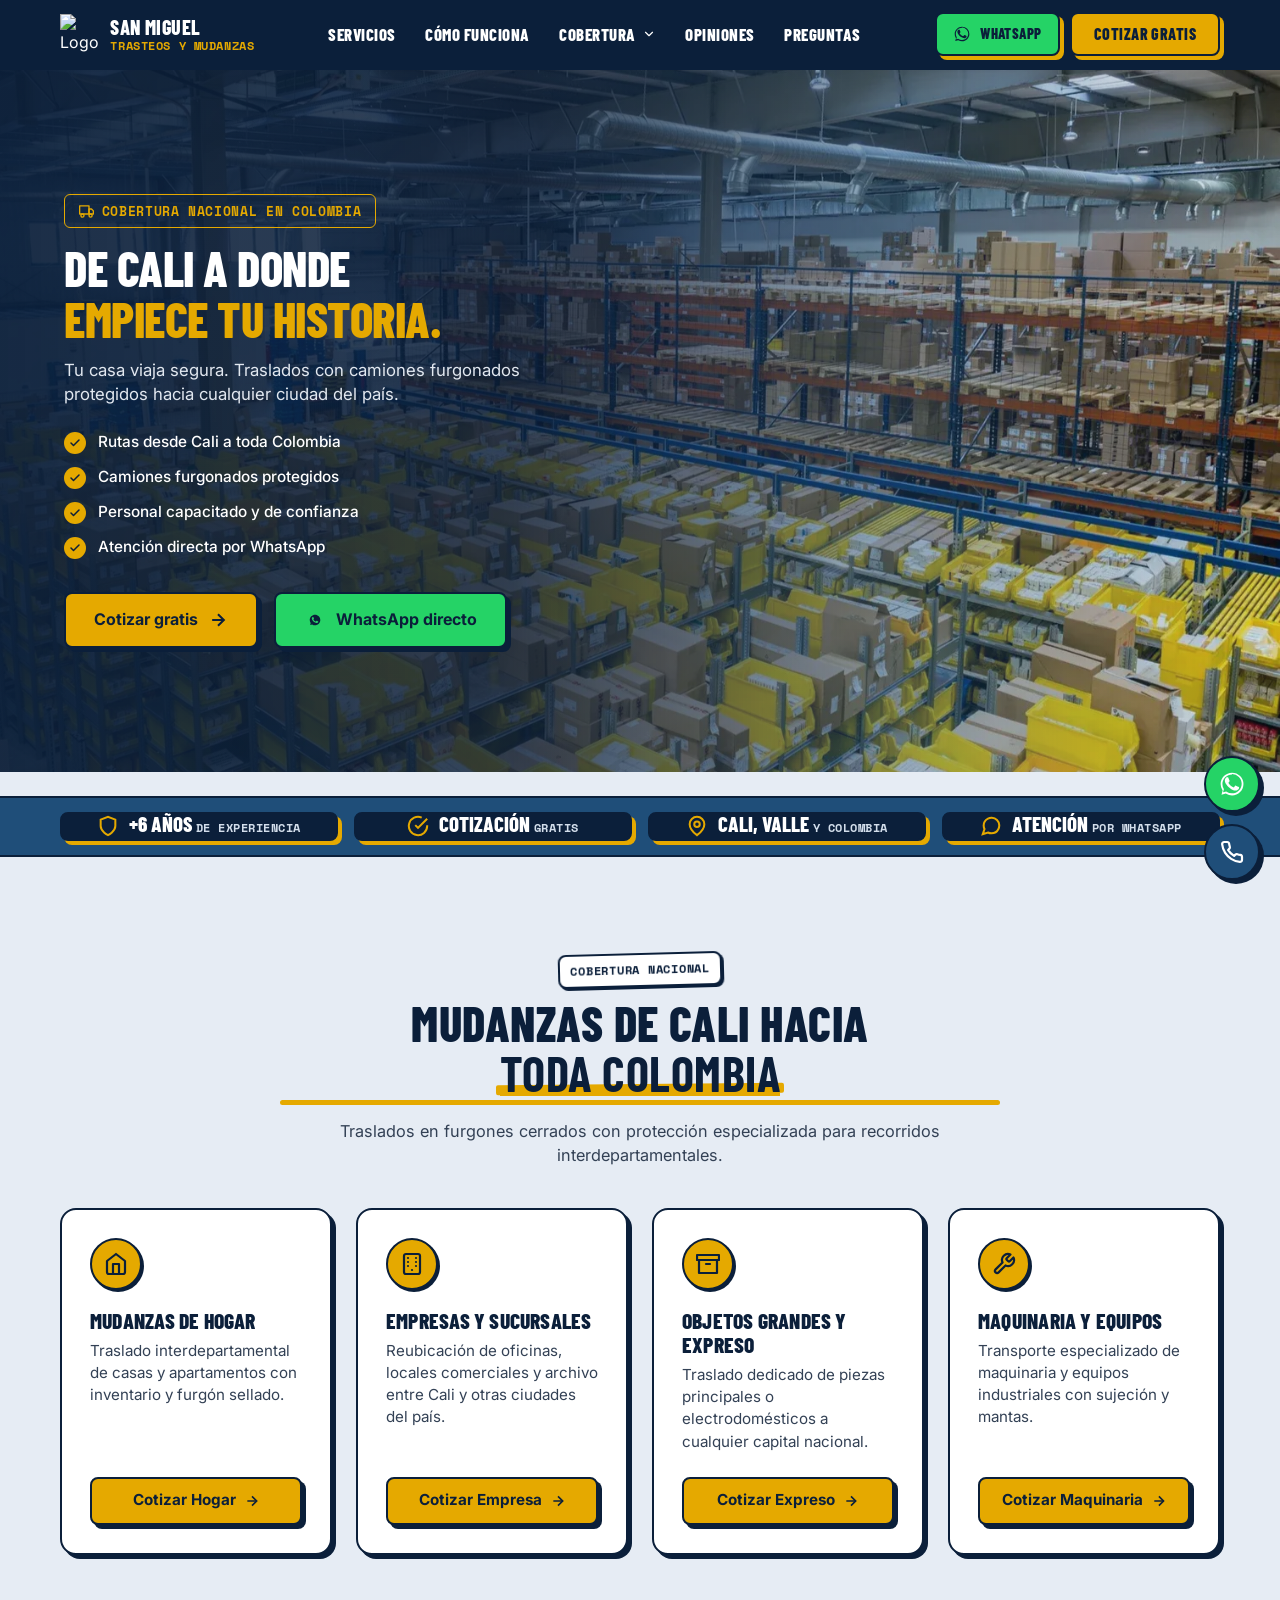
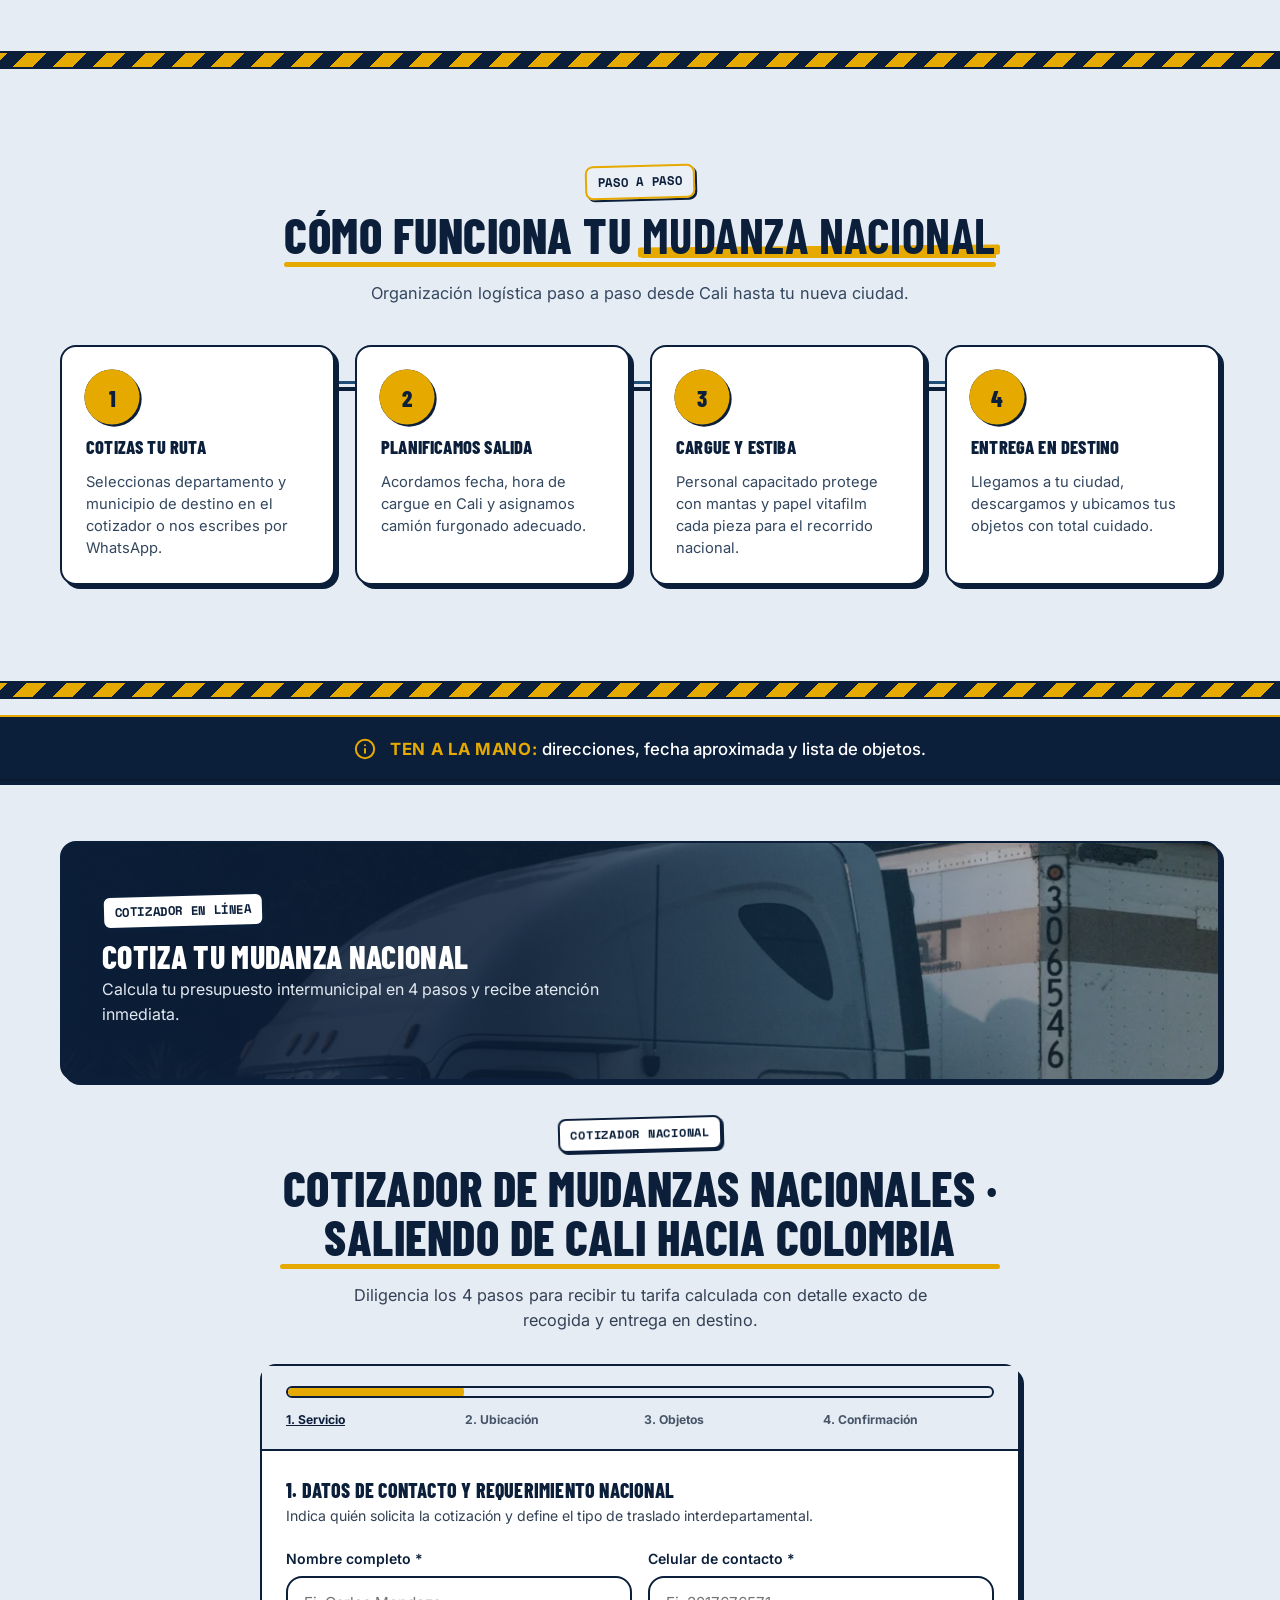
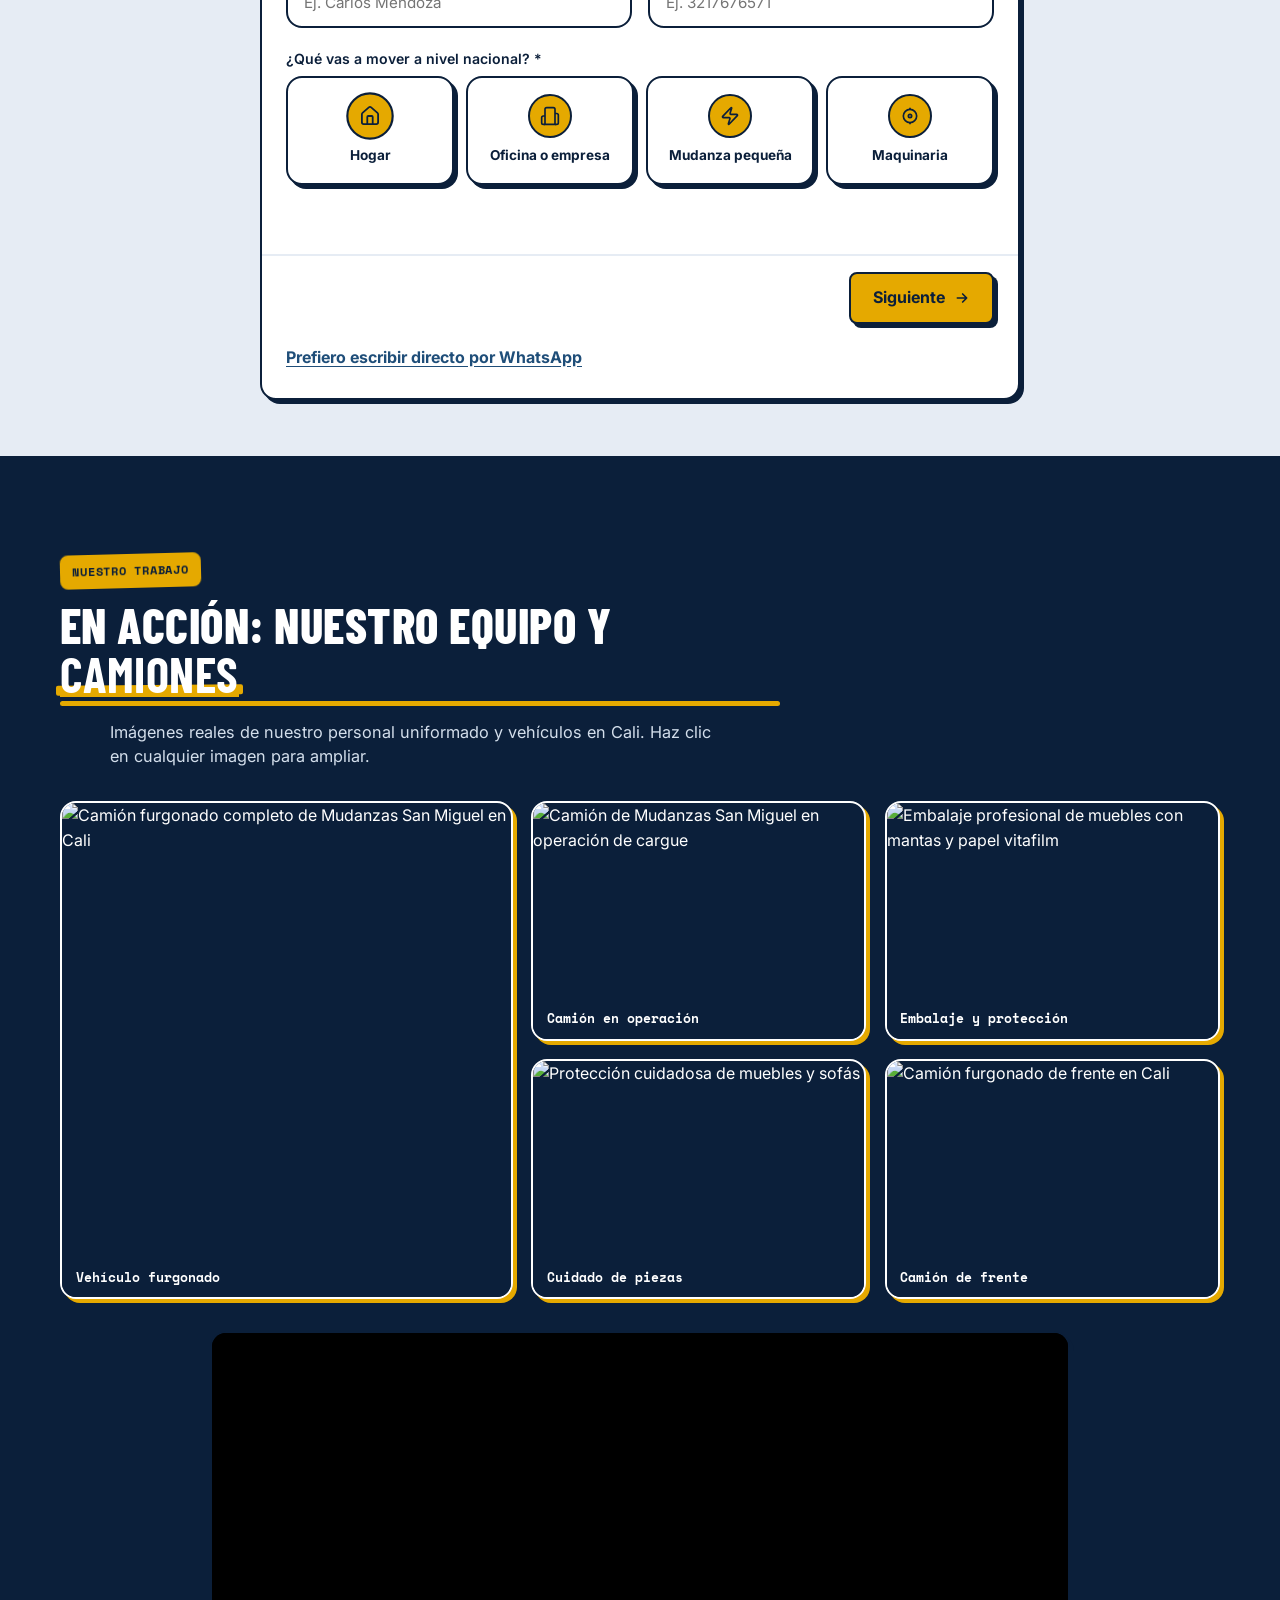
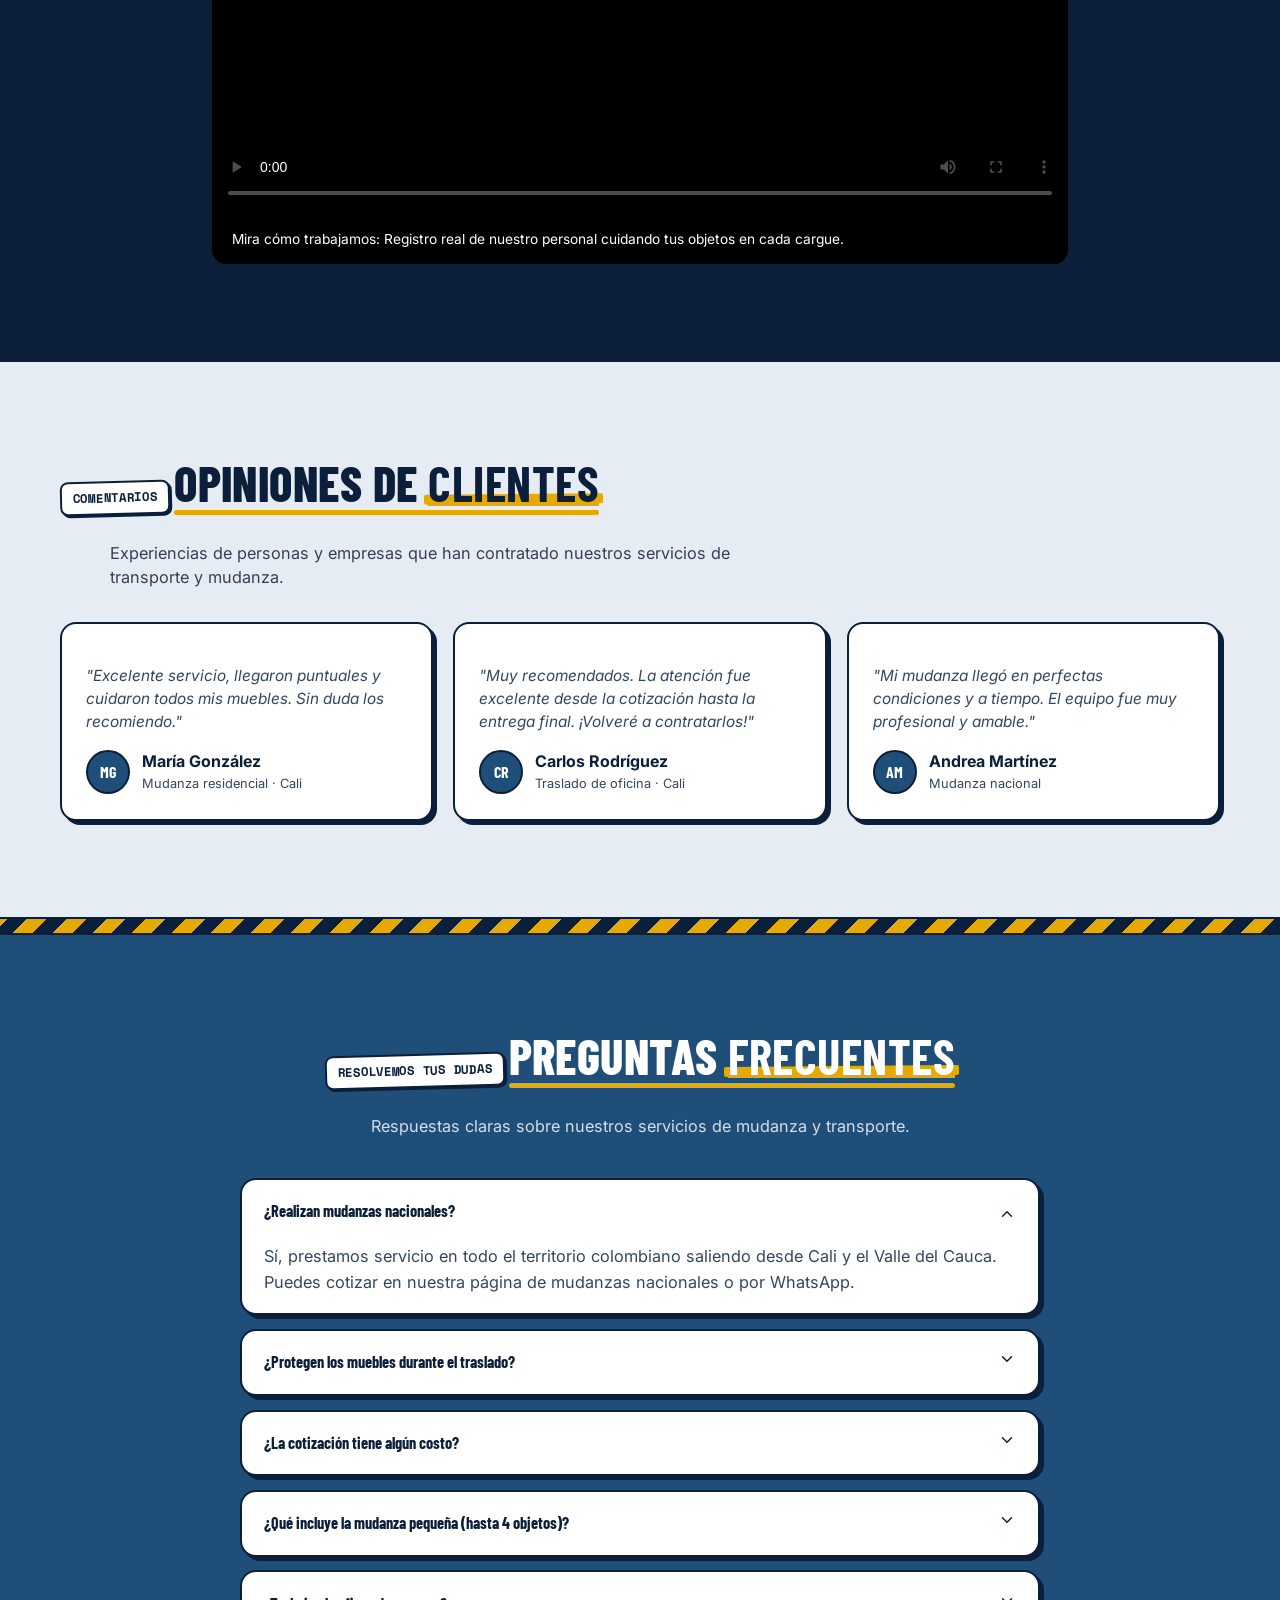
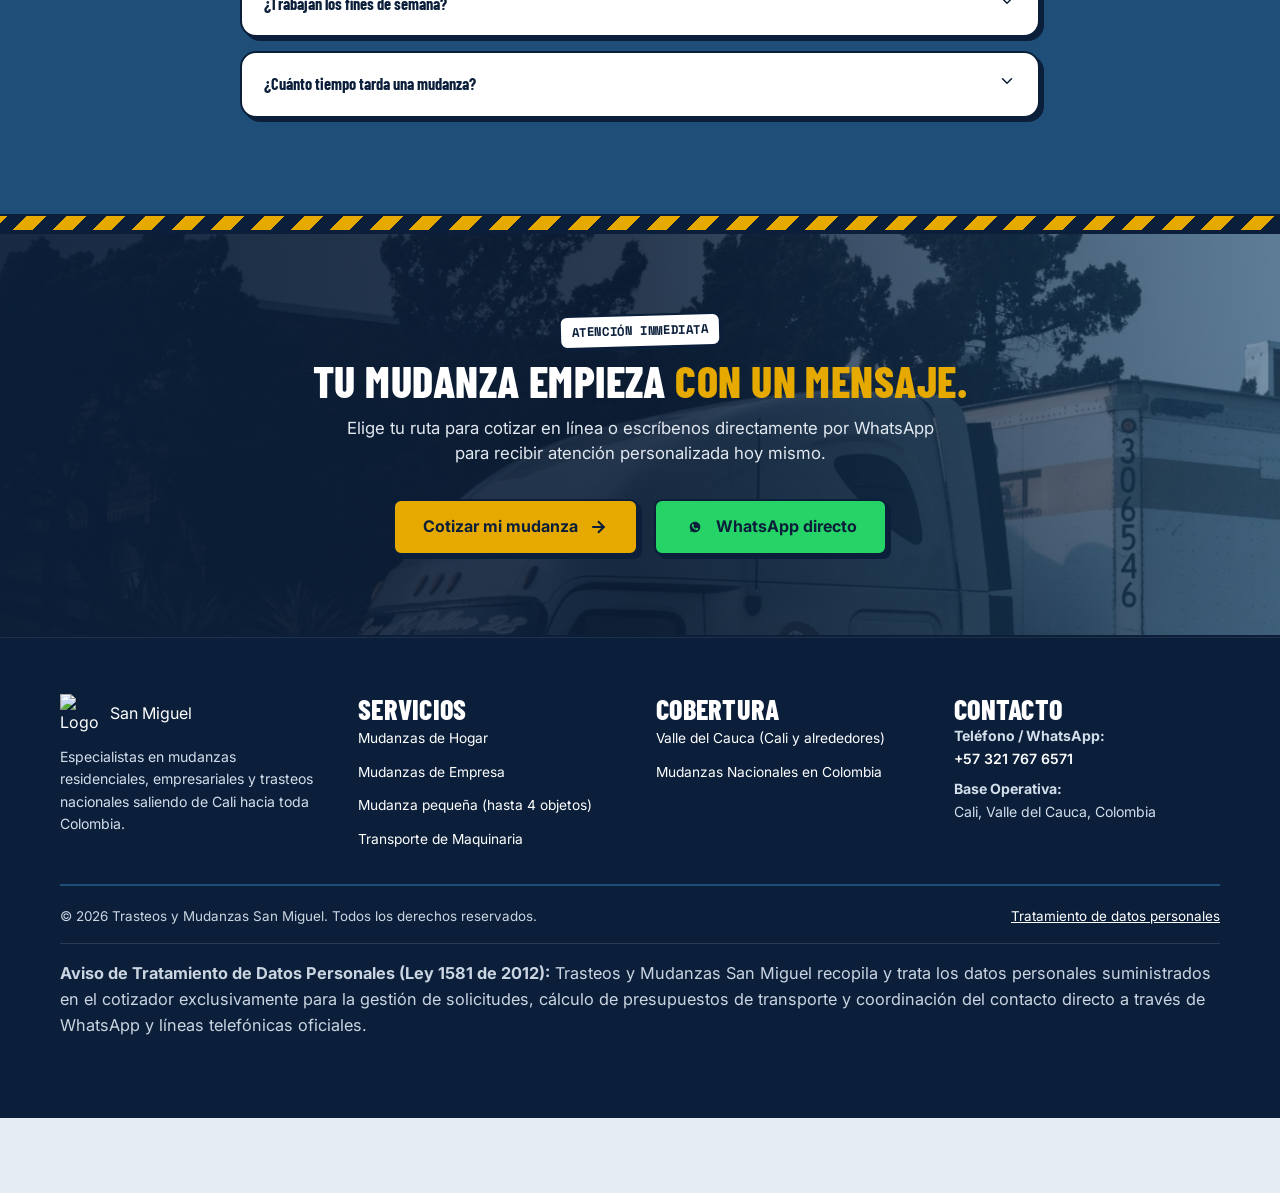
==== commit 15e05290: "feat(v5.2): portada de Valle con camion oficial, erradicacion de imagenes de IA, navegacion limpia a" ====
--- a/nacional/index.html
+++ b/nacional/index.html
@@ -1,1181 +1,12 @@
 <!DOCTYPE html>
 <html lang="es">
 <head>
-  <meta charset="utf-8">
-  <meta name="viewport" content="width=device-width, initial-scale=1.0, viewport-fit=cover">
-  <title>Mudanzas Nacionales en Colombia | Origen Cali | Trasteos San Miguel</title>
-  <meta name="description" content="Cotizador especializado para mudanzas nacionales saliendo de Cali hacia toda Colombia. Furgones cerrados, embalaje y protección profesional. Cotiza al +57 321 767 6571.">
-  <link rel="canonical" href="https://sanmiguelmudanzas.com/nacional.html">
-
-  <link rel="icon" type="image/webp" href="assets/img/logo.webp">
-  <link rel="stylesheet" href="styles.css?v=8">
-
-  <script type="application/ld+json">
-  {
-    "@context": "https://schema.org",
-    "@type": "MovingCompany",
-    "name": "Trasteos y Mudanzas San Miguel - Mudanzas Nacionales",
-    "telephone": "+57 321 767 6571",
-    "areaServed": {
-      "@type": "Country",
-      "name": "Colombia"
-    },
-    "description": "Mudanzas nacionales de larga distancia con origen principal en Cali hacia cualquier destino del territorio colombiano.",
-    "priceRange": "[PENDIENTE: Tarifas base nacionales]"
-  }
-  </script>
+  <meta charset="UTF-8">
+  <title>Redireccionando...</title>
+  <meta http-equiv="refresh" content="0; url=../nacional.html">
+  <script>window.location.replace("../nacional.html");</script>
 </head>
 <body>
-
-  <a href="#contenido-principal" class="skip-link">Saltar al contenido principal</a>
-
-  <!-- Header -->
-  <header class="site-header" role="banner">
-    <div class="container header-inner">
-      
-      <!-- Logo institucional adaptativo (FASE 2.3) -->
-      <a href="index.html" class="logo-brand-single" aria-label="San Miguel Trasteos y Mudanzas">
-        <img src="assets/img/logo.webp" alt="Logo San Miguel" width="40" height="40">
-        <div class="brand-text-wrap">
-          <span class="brand-title">San Miguel</span>
-          <span class="brand-sub">Trasteos y Mudanzas</span>
-        </div>
-      </a>
-
-      <nav class="nav-links" aria-label="Navegación principal">
-        <div class="nav-item">
-          <a href="index.html#servicios" class="nav-link">Servicios</a>
-        </div>
-        <div class="nav-item">
-          <a href="index.html#como-funciona" class="nav-link" style="white-space: nowrap;">Cómo funciona</a>
-        </div>
-        <div class="nav-item">
-          <button type="button" class="nav-link active" aria-haspopup="true" aria-expanded="false" id="coberturaDropdownBtn">
-            <span>Cobertura</span>
-            <svg width="14" height="14" viewBox="0 0 24 24" fill="none" stroke="currentColor" stroke-width="2" stroke-linecap="round" stroke-linejoin="round" aria-hidden="true"><polyline points="6 9 12 15 18 9"/></svg>
-          </button>
-          <div class="dropdown-menu" role="menu" aria-labelledby="coberturaDropdownBtn">
-            <a href="valle-del-cauca.html" class="dropdown-item" role="menuitem">Valle del Cauca</a>
-            <a href="nacional.html" class="dropdown-item" role="menuitem" style="color: var(--navy-deep); font-weight: 700;">Nacional</a>
-          </div>
-        </div>
-        <div class="nav-item">
-          <a href="index.html#testimonios" class="nav-link">Opiniones</a>
-        </div>
-        <div class="nav-item">
-          <a href="index.html#faqs" class="nav-link">Preguntas</a>
-        </div>
-      </nav>
-
-      <div class="header-actions">
-        <a href="https://wa.me/573217676571?text=Hola%2C%20quisiera%20cotizar%20una%20mudanza%20nacional%20desde%20Cali" 
-           class="btn btn--wa btn--sm header-wa-btn" 
-           target="_blank" 
-           rel="noopener noreferrer"
-           aria-label="Contactar por WhatsApp">
-          <svg width="18" height="18" viewBox="0 0 24 24" fill="currentColor" aria-hidden="true"><path d="M17.472 14.382c-.301-.15-1.78-.878-2.056-.978-.276-.1-.477-.15-.678.15-.201.301-.778.978-.954 1.179-.176.2-.351.226-.652.075-.301-.15-1.272-.469-2.423-1.496-.896-.799-1.501-1.786-1.677-2.087-.176-.301-.019-.464.132-.614.136-.135.301-.351.452-.527.15-.176.201-.301.301-.502.101-.2.05-.376-.025-.527-.075-.15-.678-1.636-.929-2.241-.244-.589-.493-.509-.678-.519l-.578-.01c-.201 0-.527.075-.803.376-.276.301-1.054 1.029-1.054 2.509 0 1.48 1.079 2.909 1.23 3.11.15.201 2.124 3.243 5.145 4.549.719.311 1.28.497 1.718.636.722.23 1.379.197 1.898.12.579-.087 1.78-.727 2.031-1.43.251-.703.251-1.305.176-1.43-.075-.125-.276-.201-.577-.351zM12.042 21.82a9.78 9.78 0 0 1-4.99-1.365l-.358-.213-3.71.973.99-3.616-.233-.371A9.778 9.778 0 0 1 2.25 12.04c0-5.397 4.39-9.787 9.792-9.787 2.614 0 5.072 1.018 6.921 2.868a9.73 9.73 0 0 1 2.866 6.919c0 5.398-4.39 9.78-9.787 9.78zm0-18.04c-4.55 0-8.25 3.7-8.25 8.26 0 1.455.38 2.875 1.1 4.12l.17.296-.728 2.66 2.723-.715.286.17a8.216 8.216 0 0 0 4.699 1.429c4.55 0 8.25-3.7 8.25-8.26 0-2.206-.859-4.28-2.418-5.84a8.212 8.212 0 0 0-5.882-2.42z"/></svg>
-          <span class="wa-label">WhatsApp</span>
-        </a>
-        <a href="#cotizador" class="btn btn--primary header-sticky-quote-btn" aria-label="Cotizar mudanza">
-          <span>Cotizar</span>
-        </a>
-        <!-- Botón Hamburguesa 44px (FASE 2.4) -->
-        <button type="button" class="hamburger-btn" aria-label="Abrir menú de navegación" aria-expanded="false" aria-controls="mobileDrawer">
-          <span class="hamburger-line"></span>
-          <span class="hamburger-line"></span>
-          <span class="hamburger-line"></span>
-        </button>
-      </div>
-
-    </div>
-
-    <!-- Fondo atenuado (Backdrop) para cerrar al tocar fuera -->
-    <div class="mobile-drawer-backdrop" id="mobileDrawerBackdrop" aria-hidden="true"></div>
-
-    <!-- Panel desplegable móvil bajo el encabezado (FASE 2.4) -->
-    <div class="mobile-nav-drawer" id="mobileDrawer" role="dialog" aria-modal="true" aria-label="Menú principal de navegación">
-      <nav class="mobile-drawer-nav" aria-label="Navegación móvil">
-        <a href="index.html#servicios" class="mobile-nav-link" style="--item-index: 1;">Servicios</a>
-        <a href="index.html#como-funciona" class="mobile-nav-link" style="--item-index: 2;">Cómo funciona</a>
-        <a href="index.html#testimonios" class="mobile-nav-link" style="--item-index: 3;">Opiniones</a>
-        <a href="index.html#faqs" class="mobile-nav-link" style="--item-index: 4;">Preguntas</a>
-      </nav>
-
-      <!-- Bloque Cobertura con dos opciones lado a lado -->
-      <div class="mobile-coverage-block" style="--item-index: 5;">
-        <span class="mobile-coverage-title">Cobertura</span>
-        <div class="mobile-coverage-grid">
-          <a href="valle-del-cauca.html" class="mobile-coverage-card">
-            <svg width="18" height="18" viewBox="0 0 24 24" fill="none" stroke="currentColor" stroke-width="2" stroke-linecap="round" stroke-linejoin="round" aria-hidden="true"><path d="M20 10c0 6-8 12-8 12s-8-6-8-12a8 8 0 0 1 16 0Z"/><circle cx="12" cy="10" r="3"/></svg>
-            <span>Cali y Valle</span>
-          </a>
-          <a href="nacional.html" class="mobile-coverage-card active">
-            <svg width="18" height="18" viewBox="0 0 24 24" fill="none" stroke="currentColor" stroke-width="2" stroke-linecap="round" stroke-linejoin="round" aria-hidden="true"><polygon points="3 6 9 3 15 6 21 3 21 18 15 21 9 18 3 21"/><line x1="9" y1="3" x2="9" y2="18"/><line x1="15" y1="6" x2="15" y2="21"/></svg>
-            <span>Nacional</span>
-          </a>
-        </div>
-      </div>
-
-      <!-- Dos botones lado a lado al final -->
-      <div class="mobile-drawer-actions-row" style="--item-index: 6;">
-        <a href="#cotizador" class="btn btn--yellow btn--sm">
-          <span>Cotizar ruta</span>
-          <span class="arrow-icon" aria-hidden="true">→</span>
-        </a>
-        <a href="https://wa.me/573217676571?text=Hola%2C%20quisiera%20cotizar%20una%20mudanza%20nacional%20desde%20Cali" 
-           class="btn btn--wa btn--sm" 
-           target="_blank" 
-           rel="noopener noreferrer"
-           aria-label="WhatsApp">
-          <svg width="18" height="18" viewBox="0 0 24 24" fill="currentColor" aria-hidden="true"><path d="M17.472 14.382c-.301-.15-1.78-.878-2.056-.978-.276-.1-.477-.15-.678.15-.201.301-.778.978-.954 1.179-.176.2-.351.226-.652.075-.301-.15-1.272-.469-2.423-1.496-.896-.799-1.501-1.786-1.677-2.087-.176-.301-.019-.464.132-.614.136-.135.301-.351.452-.527.15-.176.201-.301.301-.502.101-.2.05-.376-.025-.527-.075-.15-.678-1.636-.929-2.241-.244-.589-.493-.509-.678-.519l-.578-.01c-.201 0-.527.075-.803.376-.276.301-1.054 1.029-1.054 2.509 0 1.48 1.079 2.909 1.23 3.11.15.201 2.124 3.243 5.145 4.549.719.311 1.28.497 1.718.636.722.23 1.379.197 1.898.12.579-.087 1.78-.727 2.031-1.43.251-.703.251-1.305.176-1.43-.075-.125-.276-.201-.577-.351zM12.042 21.82a9.78 9.78 0 0 1-4.99-1.365l-.358-.213-3.71.973.99-3.616-.233-.371A9.778 9.778 0 0 1 2.25 12.04c0-5.397 4.39-9.787 9.792-9.787 2.614 0 5.072 1.018 6.921 2.868a9.73 9.73 0 0 1 2.866 6.919c0 5.398-4.39 9.78-9.787 9.78zm0-18.04c-4.55 0-8.25 3.7-8.25 8.26 0 1.455.38 2.875 1.1 4.12l.17.296-.728 2.66 2.723-.715.286.17a8.216 8.216 0 0 0 4.699 1.429c4.55 0 8.25-3.7 8.25-8.26 0-2.206-.859-4.28-2.418-5.84a8.212 8.212 0 0 0-5.882-2.42z"/></svg>
-          <span>WhatsApp</span>
-        </a>
-      </div>
-    </div>
-  </header>
-
-  <main id="contenido-principal">
-    
-    <!-- Hero Nacional (Banda Azul Noche) -->
-    <section class="hero-section hero-section--nacional" aria-labelledby="nac-hero-title">
-      <div class="container hero-main-container">
-        
-        <!-- Columna Izquierda: Sello, Título en Barlow Condensed Mayúsculas, Subtítulo (14px gap), 4 Checks, Dos Botones -->
-        <div class="hero-left-col">
-          <div>
-            <span class="badge-pill">
-              <svg width="15" height="15" viewBox="0 0 24 24" fill="none" stroke="currentColor" stroke-width="2.2" stroke-linecap="round" stroke-linejoin="round" aria-hidden="true"><rect x="1" y="3" width="15" height="13"/><polygon points="16 8 20 8 23 11 23 16 16 16 16 8"/><circle cx="5.5" cy="18.5" r="2.5"/><circle cx="18.5" cy="18.5" r="2.5"/></svg>
-              COBERTURA NACIONAL EN COLOMBIA
-            </span>
-          </div>
-
-          <h1 id="nac-hero-title" style="margin-bottom: 14px;">
-            DE CALI A DONDE<br>
-            <span class="text-highlight-yellow">EMPIECE TU HISTORIA.</span>
-          </h1>
-
-          <p class="hero-subtitle" style="margin-bottom: 1.5rem;">
-            Tu casa viaja segura. Traslados con camiones furgonados protegidos hacia cualquier ciudad del país.
-          </p>
-
-          <ul class="hero-checklist" aria-label="Beneficios principales nacionales" style="margin-bottom: 2rem;">
-            <li>
-              <span class="check-circle-icon" aria-hidden="true">✓</span>
-              <span>Rutas desde Cali a toda Colombia</span>
-            </li>
-            <li>
-              <span class="check-circle-icon" aria-hidden="true">✓</span>
-              <span>Camiones furgonados protegidos</span>
-            </li>
-            <li>
-              <span class="check-circle-icon" aria-hidden="true">✓</span>
-              <span>Personal capacitado y de confianza</span>
-            </li>
-            <li>
-              <span class="check-circle-icon" aria-hidden="true">✓</span>
-              <span>Atención directa por WhatsApp</span>
-            </li>
-          </ul>
-
-          <div class="hero-actions-trio">
-            <a href="#cotizador" class="btn btn--primary btn--hero-action">
-              <span>Cotizar mudanza nacional</span>
-              <span class="btn-arrow-circle" aria-hidden="true">
-                <svg width="14" height="14" viewBox="0 0 24 24" fill="none" stroke="currentColor" stroke-width="2.5"><path d="M5 12h14M12 5l7 7-7 7"/></svg>
-              </span>
-            </a>
-            <a href="https://wa.me/573217676571?text=Hola%2C%20quisiera%20cotizar%20una%20mudanza%20nacional%20desde%20Cali" 
-               class="btn btn--wa btn--hero-action" 
-               target="_blank" 
-               rel="noopener noreferrer" 
-               aria-label="WhatsApp">
-              <span class="wa-badge-circle" aria-hidden="true">
-                <svg width="18" height="18" viewBox="0 0 24 24" fill="#25D366"><path d="M17.472 14.382c-.301-.15-1.78-.878-2.056-.978-.276-.1-.477-.15-.678.15-.201.301-.778.978-.954 1.179-.176.2-.351.226-.652.075-.301-.15-1.272-.469-2.423-1.496-.896-.799-1.501-1.786-1.677-2.087-.176-.301-.019-.464.132-.614.136-.135.301-.351.452-.527.15-.176.201-.301.301-.502.101-.2.05-.376-.025-.527-.075-.15-.678-1.636-.929-2.241-.244-.589-.493-.509-.678-.519l-.578-.01c-.201 0-.527.075-.803.376-.276.301-1.054 1.029-1.054 2.509 0 1.48 1.079 2.909 1.23 3.11.15.201 2.124 3.243 5.145 4.549.719.311 1.28.497 1.718.636.722.23 1.379.197 1.898.12.579-.087 1.78-.727 2.031-1.43.251-.703.251-1.305.176-1.43-.075-.125-.276-.201-.577-.351zM12.042 21.82a9.78 9.78 0 0 1-4.99-1.365l-.358-.213-3.71.973.99-3.616-.233-.371A9.778 9.778 0 0 1 2.25 12.04c0-5.397 4.39-9.787 9.792-9.787 2.614 0 5.072 1.018 6.921 2.868a9.73 9.73 0 0 1 2.866 6.919c0 5.398-4.39 9.78-9.787 9.78zm0-18.04c-4.55 0-8.25 3.7-8.25 8.26 0 1.455.38 2.875 1.1 4.12l.17.296-.728 2.66 2.723-.715.286.17a8.216 8.216 0 0 0 4.699 1.429c4.55 0 8.25-3.7 8.25-8.26 0-2.206-.859-4.28-2.418-5.84a8.212 8.212 0 0 0-5.882-2.42z"/></svg>
-              </span>
-              <span>WhatsApp</span>
-            </a>
-          </div>
-        </div>
-
-        <!-- Columna Derecha: Foto Completa del Camión en Marco de Vidrio con 2 Chips de Vidrio (FASE 4.1) -->
-        <div class="hero-depth-container">
-          <div class="hero-glass-photo-frame">
-            <span class="hero-glass-chip hero-glass-chip--top">🇨🇴 Cali → Toda Colombia</span>
-            <img src="assets/img/hero.webp" alt="Camión furgonado de Mudanzas San Miguel en carretera nacional" width="560" height="380">
-            <span class="hero-glass-chip hero-glass-chip--bottom">+6 años de experiencia</span>
-          </div>
-        </div>
-
-      </div>
-
-            <!-- Barra Inferior de 4 Cifras con Frases Completas e Iconos (FASE 4.5) -->
-      <div class="hero-bottom-stats-bar" role="region" aria-label="Datos clave del servicio">
-        <div class="container hero-stats-grid">
-          <div class="stat-pill-item">
-            <svg width="22" height="22" viewBox="0 0 24 24" fill="none" stroke="currentColor" stroke-width="2.2" aria-hidden="true"><path d="M12 22s8-4 8-10V5l-8-3-8 3v7c0 6 8 10 8 10z"/></svg>
-            <div class="stat-pill-info">
-              <span class="stat-pill-num">+6 AÑOS</span>
-              <span class="stat-pill-text">DE EXPERIENCIA</span>
-            </div>
-          </div>
-          <div class="stat-pill-item">
-            <svg width="22" height="22" viewBox="0 0 24 24" fill="none" stroke="currentColor" stroke-width="2.2" aria-hidden="true"><path d="M22 11.08V12a10 10 0 1 1-5.93-9.14"/><polyline points="22 4 12 14.01 9 11.01"/></svg>
-            <div class="stat-pill-info">
-              <span class="stat-pill-num">COTIZACIÓN</span>
-              <span class="stat-pill-text">GRATIS</span>
-            </div>
-          </div>
-          <div class="stat-pill-item">
-            <svg width="22" height="22" viewBox="0 0 24 24" fill="none" stroke="currentColor" stroke-width="2.2" aria-hidden="true"><path d="M20 10c0 6-8 12-8 12s-8-6-8-12a8 8 0 0 1 16 0Z"/><circle cx="12" cy="10" r="3"/></svg>
-            <div class="stat-pill-info">
-              <span class="stat-pill-num">CALI, VALLE</span>
-              <span class="stat-pill-text">Y COLOMBIA</span>
-            </div>
-          </div>
-          <div class="stat-pill-item">
-            <svg width="22" height="22" viewBox="0 0 24 24" fill="none" stroke="currentColor" stroke-width="2.2" aria-hidden="true"><path d="M21 11.5a8.38 8.38 0 0 1-.9 3.8 8.5 8.5 0 0 1-7.6 4.7 8.38 8.38 0 0 1-3.8-.9L3 21l1.9-5.7a8.38 8.38 0 0 1-.9-3.8 8.5 8.5 0 0 1 4.7-7.6 8.38 8.38 0 0 1 3.8-.9h.5a8.48 8.48 0 0 1 8 8v.5z"/></svg>
-            <div class="stat-pill-info">
-              <span class="stat-pill-num">ATENCIÓN</span>
-              <span class="stat-pill-text">POR WHATSAPP</span>
-            </div>
-          </div>
-        </div>
-      </div>
-    </section>
-
-    <!-- Ruta Gráfica Cali → Destinos Nacionales que se dibuja (FASE 3.6 & FASE 7) -->
-    <div class="container" style="margin-top: -1rem; margin-bottom: 1.5rem;">
-      <div class="nacional-route-infographic reveal-on-scroll" role="region" aria-label="Ruta logística Cali hacia toda Colombia">
-        <div style="display: flex; justify-content: space-between; align-items: center; margin-bottom: 0.75rem; flex-wrap: wrap; gap: 0.5rem;">
-          <span style="font-family: var(--font-mono); font-size: 0.82rem; font-weight: 700; color: var(--tinta); text-transform: uppercase;">Ruta Logística Nacional Directa:</span>
-          <span style="font-size: 0.82rem; color: var(--text-muted);">Saliendo de Santiago de Cali</span>
-        </div>
-        
-        <svg class="animated-route-svg" viewBox="0 0 800 60" fill="none" aria-hidden="true">
-          <!-- Línea de ruta base punteada -->
-          <path d="M 60 30 L 740 30" stroke="rgba(11, 31, 63, 0.2)" stroke-width="4" stroke-dasharray="8 8" />
-          <!-- Línea continua animada al hacer scroll -->
-          <path class="animated-route-line" d="M 60 30 L 740 30" stroke="#1E4FD6" stroke-width="4" stroke-linecap="round" />
-        </svg>
-
-        <div class="route-steps-horizontal">
-          <div class="route-step-node">
-            <div class="route-node-circle" style="background-color: var(--amarillo);">01</div>
-            <span class="route-node-label">Cali (Salida)</span>
-          </div>
-          <div class="route-step-node">
-            <div class="route-node-circle">02</div>
-            <span class="route-node-label">Eje Cafetero</span>
-          </div>
-          <div class="route-step-node">
-            <div class="route-node-circle">03</div>
-            <span class="route-node-label">Bogotá D.C.</span>
-          </div>
-          <div class="route-step-node">
-            <div class="route-node-circle">04</div>
-            <span class="route-node-label">Medellín</span>
-          </div>
-          <div class="route-step-node">
-            <div class="route-node-circle">05</div>
-            <span class="route-node-label">Costa / Colombia</span>
-          </div>
-        </div>
-      </div>
-    </div>
-
-    <!-- Garantías Nacionales en Azul Niebla (Bloque C & G: Sin afirmaciones no verificadas) -->
-    <!-- 2. SERVICIOS DE LA ZONA NACIONAL (INFO) - FASE 4.3 -->
-    <section class="section-padding section-light-blobs" aria-labelledby="nac-services-title">
-      <div class="container">
-        <div class="section-header text-center" style="margin: 0 auto 2.5rem auto;">
-          <span class="section-eyebrow">Cobertura Nacional</span>
-          <h2 id="nac-services-title">Mudanzas de Cali hacia <strong>toda Colombia</strong></h2>
-          <p>Traslados en furgones cerrados con protección especializada para recorridos interdepartamentales.</p>
-        </div>
-
-        <div style="display: grid; grid-template-columns: repeat(auto-fit, minmax(260px, 1fr)); gap: 1.5rem;">
-          <div class="service-info-card" style="padding: 1.75rem;">
-            <div class="clay-icon-circle" style="margin-bottom: 1rem;" aria-hidden="true">🏠</div>
-            <h3 style="font-size: 1.25rem; margin-bottom: 0.5rem; color: var(--tinta);">Mudanzas de Hogar</h3>
-            <p style="color: var(--text-muted); font-size: 0.92rem;">Traslado interdepartamental de casas y apartamentos con protección con papel vitafilm y mantas.</p>
-          </div>
-
-          <div class="service-info-card" style="padding: 1.75rem;">
-            <div class="clay-icon-circle" style="margin-bottom: 1rem;" aria-hidden="true">🏢</div>
-            <h3 style="font-size: 1.25rem; margin-bottom: 0.5rem; color: var(--tinta);">Empresas y Sucursales</h3>
-            <p style="color: var(--text-muted); font-size: 0.92rem;">Apertura o reubicación de oficinas, locales comerciales y archivo institucional en todo el país.</p>
-          </div>
-
-          <div class="service-info-card" style="padding: 1.75rem;">
-            <div class="clay-icon-circle" style="margin-bottom: 1rem;" aria-hidden="true">📦</div>
-            <h3 style="font-size: 1.25rem; margin-bottom: 0.5rem; color: var(--tinta);">Objetos Grandes y Exclusivos</h3>
-            <p style="color: var(--text-muted); font-size: 0.92rem;">Traslado seguro de muebles principales o paquetes seleccionados entre departamentos.</p>
-          </div>
-
-          <div class="service-info-card" style="padding: 1.75rem;">
-            <div class="clay-icon-circle" style="margin-bottom: 1rem;" aria-hidden="true">⚙️</div>
-            <h3 style="font-size: 1.25rem; margin-bottom: 0.5rem; color: var(--tinta);">Maquinaria y Equipos</h3>
-            <p style="color: var(--text-muted); font-size: 0.92rem;">Cuéntanos qué equipo necesitas mover y te confirmamos disponibilidad técnica y vehículo adecuado.</p>
-          </div>
-        </div>
-      </div>
-    </section>
-
-    <div class="packing-tape-divider" aria-hidden="true"></div>
-
-    <!-- 3. CÓMO FUNCIONA (4 PASOS) - FASE 4.3 -->
-    <section class="section-padding how-it-works-section" aria-labelledby="nac-how-title" style="background-color: var(--cobalto); color: #FFFFFF;">
-      <div class="container">
-        <div class="section-header text-center" style="margin: 0 auto 2.5rem auto;">
-          <span class="section-eyebrow" style="background: rgba(255,255,255,0.2); color: #FFFFFF;">Paso a Paso</span>
-          <h2 id="nac-how-title" style="color: #FFFFFF;">Cómo funciona tu <strong>mudanza nacional</strong></h2>
-          <p style="color: #E8F0FE;">Organización logística paso a paso desde Cali hasta tu nueva ciudad.</p>
-        </div>
-
-        <div class="timeline-steps-grid">
-          <div class="timeline-step-card reveal-on-scroll" style="background: rgba(255,255,255,0.1); border: 1px solid rgba(255,255,255,0.25); color: #FFFFFF;">
-            <div class="timeline-step-number">1</div>
-            <h3 style="color: #FFFFFF;">Cotizas tu ruta</h3>
-            <p style="color: #E8F0FE;">Seleccionas departamento y municipio de destino en el cotizador o nos escribes por WhatsApp.</p>
-          </div>
-
-          <div class="timeline-step-card reveal-on-scroll" style="background: rgba(255,255,255,0.1); border: 1px solid rgba(255,255,255,0.25); color: #FFFFFF;">
-            <div class="timeline-step-number">2</div>
-            <h3 style="color: #FFFFFF;">Planificamos salida</h3>
-            <p style="color: #E8F0FE;">Acordamos fecha, hora de cargue en Cali y asignamos camión furgonado adecuado.</p>
-          </div>
-
-          <div class="timeline-step-card reveal-on-scroll" style="background: rgba(255,255,255,0.1); border: 1px solid rgba(255,255,255,0.25); color: #FFFFFF;">
-            <div class="timeline-step-number">3</div>
-            <h3 style="color: #FFFFFF;">Cargue y estiba</h3>
-            <p style="color: #E8F0FE;">Personal capacitado protege con mantas y papel vitafilm cada pieza para el recorrido nacional.</p>
-          </div>
-
-          <div class="timeline-step-card reveal-on-scroll" style="background: rgba(255,255,255,0.1); border: 1px solid rgba(255,255,255,0.25); color: #FFFFFF;">
-            <div class="timeline-step-number">4</div>
-            <h3 style="color: #FFFFFF;">Entrega en destino</h3>
-            <p style="color: #E8F0FE;">Llegamos a tu ciudad, descargamos y ubicamos tus objetos con total cuidado.</p>
-          </div>
-        </div>
-      </div>
-    </section>
-
-    <div class="packing-tape-divider" aria-hidden="true"></div>
-
-        <!-- ==========================================================================
-         COTIZADOR NACIONAL EN 4 PASOS · DESDE CALI A TODA COLOMBIA (BLOQUE D)
-         ========================================================================== -->
-    <section id="cotizador" class="quote-wizard-section" aria-labelledby="wizard-nac-title">
-      <div class="container">
-        <div class="section-header text-center">
-          <span class="section-eyebrow">Cotizador Nacional</span>
-          <h2 id="wizard-nac-title">Cotizador de Mudanzas Nacionales · Saliendo de Cali hacia Colombia</h2>
-          <p>Diligencia los 4 pasos para recibir tu tarifa calculada con detalle exacto de recogida y entrega en destino.</p>
-        </div>
-
-        <div class="quote-wizard-card" id="quoteWizard" data-wizard-type="nacional">
-          
-          <!-- Barra de Progreso Continua -->
-          <div class="wizard-progress" role="progressbar" aria-valuemin="1" aria-valuemax="4" aria-valuenow="1" aria-label="Progreso del cotizador">
-            <div class="wizard-progress-bar-wrap">
-              <div class="wizard-progress-fill"></div>
-            </div>
-            <div class="wizard-steps-track">
-              <div class="wizard-step-node active" id="trackStep1">
-                <span class="wizard-step-label">1. Servicio</span>
-              </div>
-              <div class="wizard-step-node" id="trackStep2">
-                <span class="wizard-step-label">2. Ubicación</span>
-              </div>
-              <div class="wizard-step-node" id="trackStep3">
-                <span class="wizard-step-label">3. Objetos</span>
-              </div>
-              <div class="wizard-step-node" id="trackStep4">
-                <span class="wizard-step-label">4. Confirmación</span>
-              </div>
-            </div>
-          </div>
-
-          <!-- Formulario por Pasos -->
-          <div class="wizard-body">
-            
-            <!-- Honeypot Invisible Anti-Bots -->
-            <label for="website_hp" class="visually-hidden">No llenar este campo anti-spam</label>
-            <input type="text" name="website_hp" id="website_hp" class="hp-field" tabindex="-1" autocomplete="off" aria-label="No llenar este campo anti-spam">
-
-            <!-- PASO 1: CONTACTO Y SERVICIO -->
-            <div class="wizard-step-pane active" id="stepPane1">
-              <div class="step-pane-header">
-                <h3>1. Datos de contacto y requerimiento nacional</h3>
-                <p>Indica quién solicita la cotización y define el tipo de traslado interdepartamental.</p>
-              </div>
-
-              <div class="form-row-2">
-                <div class="form-group">
-                  <label for="wizNombre" class="form-label">Nombre completo *</label>
-                  <input type="text" id="wizNombre" name="wizNombre" class="form-input" placeholder="Ej. Carlos Mendoza" required aria-describedby="errNombre">
-                  <span class="field-error-msg" id="errNombre">Ingresa tu nombre completo (mínimo dos palabras o 6 letras).</span>
-                </div>
-                <div class="form-group">
-                  <label for="wizTelefono" class="form-label">Celular de contacto *</label>
-                  <input type="tel" id="wizTelefono" name="wizTelefono" class="form-input" placeholder="Ej. 3217676571" required aria-describedby="errTelefono">
-                  <span class="field-error-msg" id="errTelefono">Ingresa un número de celular colombiano válido de 10 dígitos (inicia en 3).</span>
-                </div>
-              </div>
-
-              <div class="form-group">
-                <label class="form-label">¿Qué vas a mover a nivel nacional? *</label>
-                <div class="service-selector-grid-4" role="radiogroup" aria-label="Tipo de servicio nacional">
-                  
-                  <label class="visual-radio-card que-mover-card selected" for="radioQueMoverHogar">
-                    <input type="radio" id="radioQueMoverHogar" name="wizQueMover" value="Hogar" checked>
-                    <div class="card-icon" aria-hidden="true">
-                      <svg width="20" height="20" viewBox="0 0 24 24" fill="none" stroke="currentColor" stroke-width="2"><path d="M15 21v-8a1 1 0 0 0-1-1h-4a1 1 0 0 0-1 1v8"/><path d="M3 10a2 2 0 0 1 .709-1.528l7-5.999a2 2 0 0 1 2.582 0l7 5.999A2 2 0 0 1 21 10v9a2 2 0 0 1-2 2H5a2 2 0 0 1-2-2z"/></svg>
-                    </div>
-                    <span class="card-title">Hogar</span>
-                  </label>
-
-                  <label class="visual-radio-card que-mover-card" for="radioQueMoverEmpresa">
-                    <input type="radio" id="radioQueMoverEmpresa" name="wizQueMover" value="Oficina o empresa">
-                    <div class="card-icon" aria-hidden="true">
-                      <svg width="20" height="20" viewBox="0 0 24 24" fill="none" stroke="currentColor" stroke-width="2"><path d="M6 22V4a2 2 0 0 1 2-2h8a2 2 0 0 1 2 2v18Z"/><path d="M6 12H4a2 2 0 0 0-2 2v6a2 2 0 0 0 2 2h2"/><path d="M18 9h2a2 2 0 0 1 2 2v9a2 2 0 0 1-2 2h-2"/></svg>
-                    </div>
-                    <span class="card-title">Oficina o empresa</span>
-                  </label>
-
-                  <label class="visual-radio-card que-mover-card" for="radioQueMoverExpres">
-                    <input type="radio" id="radioQueMoverExpres" name="wizQueMover" value="Mudanza pequeña (hasta 4 objetos)">
-                    <div class="card-icon" aria-hidden="true">
-                      <svg width="20" height="20" viewBox="0 0 24 24" fill="none" stroke="currentColor" stroke-width="2"><path d="M4 14a1 1 0 0 1-.78-1.63l9.9-10.2a.5.5 0 0 1 .86.46l-1.92 6.02A1 1 0 0 0 13 10h7a1 1 0 0 1 .78 1.63l-9.9 10.2a.5.5 0 0 1-.86-.46l1.92-6.02A1 1 0 0 0 11 14z"/></svg>
-                    </div>
-                    <span class="card-title">Mudanza pequeña</span>
-                  </label>
-
-                  <label class="visual-radio-card que-mover-card" for="radioQueMoverMaquinaria">
-                    <input type="radio" id="radioQueMoverMaquinaria" name="wizQueMover" value="Maquinaria o equipos">
-                    <div class="card-icon" aria-hidden="true">
-                      <svg width="20" height="20" viewBox="0 0 24 24" fill="none" stroke="currentColor" stroke-width="2"><path d="M12 20a8 8 0 1 0 0-16 8 8 0 0 0 0 16Z"/><path d="M12 14a2 2 0 1 0 0-4 2 2 0 0 0 0 4Z"/><path d="M12 2v2"/><path d="M12 20v2"/></svg>
-                    </div>
-                    <span class="card-title">Maquinaria</span>
-                  </label>
-
-                </div>
-              </div>
-
-            </div>
-
-            <!-- PASO 2: UBICACIÓN COMPLETA (RECOGIDA Y ENTREGA NACIONAL) -->
-            <div class="wizard-step-pane" id="stepPane2">
-              <div class="step-pane-header">
-                <h3>2. Recorrido nacional: recogida y entrega</h3>
-                <p>Indica dónde recogemos en Cali/Valle y dónde entregamos tus pertenencias en cualquier municipio de Colombia.</p>
-              </div>
-
-              <!-- Recogida en Cali / Valle del Cauca -->
-              <div style="background-color: var(--cielo); border: 2px solid var(--tinta); border-radius: 12px; padding: 1.25rem; margin-bottom: 1.5rem;">
-                <h4 style="font-size: 1.05rem; color: var(--tinta); margin-bottom: 0.85rem; display: flex; align-items: center; gap: 0.5rem; font-weight: 800; font-family: var(--font-headings); text-transform: uppercase;">
-                  <svg width="20" height="20" viewBox="0 0 24 24" fill="none" stroke="currentColor" stroke-width="2"><circle cx="12" cy="12" r="10"/><polyline points="12 6 12 12 14 14"/></svg>
-                  1. Recogida en Cali o Valle del Cauca (Salida)
-                </h4>
-                
-                <div class="form-row-2">
-                  <div class="form-group">
-                    <label for="wizDeptoOrigenFijo" class="form-label">Departamento de salida</label>
-                    <input type="text" id="wizDeptoOrigenFijo" name="wizDeptoOrigenFijo" class="form-input" value="Valle del Cauca" readonly style="background-color: var(--hielo); font-weight: 600;">
-                  </div>
-                  <div class="form-group">
-                    <label for="wizMuniOrigenNac" class="form-label">Ciudad o municipio de salida *</label>
-                    <input type="text" id="wizMuniOrigenNac" name="wizMuniOrigenNac" class="form-input places-autocomplete-input" value="Cali" required aria-describedby="errMuniOrigenNac">
-                    <span class="field-error-msg" id="errMuniOrigenNac">Ingresa el municipio de salida.</span>
-                  </div>
-                </div>
-
-                <div class="form-row-2">
-                  <div class="form-group">
-                    <label for="wizBarrioOrigenNac" class="form-label">Barrio en salida *</label>
-                    <input type="text" id="wizBarrioOrigenNac" name="wizBarrioOrigenNac" class="form-input" placeholder="Ej. El Peñón, Tequendama, San Fernando..." required aria-describedby="errBarrioOrigenNac">
-                    <span class="field-error-msg" id="errBarrioOrigenNac">Indica el barrio de salida.</span>
-                  </div>
-                  <div class="form-group">
-                    <label for="wizDireccionOrigenNac" class="form-label">Dirección exacta de salida *</label>
-                    <input type="text" id="wizDireccionOrigenNac" name="wizDireccionOrigenNac" class="form-input places-autocomplete-input" placeholder="Ej. Calle 14 # 85-20" required aria-describedby="errDireccionOrigenNac">
-                    <span class="field-error-msg" id="errDireccionOrigenNac">Ingresa una dirección válida de mínimo 8 caracteres con número.</span>
-                    <input type="hidden" id="wizOrigenLat" name="wizOrigenLat" value="">
-                    <input type="hidden" id="wizOrigenLng" name="wizOrigenLng" value="">
-                    <input type="hidden" id="wizOrigenFormatted" name="wizOrigenFormatted" value="">
-                  </div>
-                </div>
-
-                <div class="form-row-2">
-                  <div class="form-group">
-                    <label for="wizTipoOrigenNac" class="form-label">Tipo de lugar</label>
-                    <select id="wizTipoOrigenNac" name="wizTipoOrigenNac" class="form-select place-type-select" data-target="OrigenNac">
-                      <option value="Casa">Casa</option>
-                      <option value="Apartamento">Apartamento</option>
-                      <option value="Oficina o local">Oficina o local</option>
-                      <option value="Bodega">Bodega</option>
-                    </select>
-                  </div>
-                  <div class="form-group">
-                    <label for="wizPisoOrigenNac" class="form-label">Piso salida</label>
-                    <select id="wizPisoOrigenNac" name="wizPisoOrigenNac" class="form-select floor-select" data-target="OrigenNac">
-                      <option value="1">Piso 1</option>
-                      <option value="2">Piso 2</option>
-                      <option value="3">Piso 3</option>
-                      <option value="4">Piso 4</option>
-                      <option value="5">Piso 5</option>
-                      <option value="6">Piso 6</option>
-                      <option value="7">Piso 7</option>
-                      <option value="8">Piso 8</option>
-                      <option value="9">Piso 9</option>
-                      <option value="10">Piso 10</option>
-                      <option value="más de 10">Más de 10</option>
-                    </select>
-                  </div>
-                </div>
-
-                <div class="form-row-2">
-                  <div class="form-group elevator-group" id="grpAscensorOrigenNac" style="display: none;">
-                    <label for="wizAscensorOrigenNac" class="form-label">¿Ascensor salida?</label>
-                    <select id="wizAscensorOrigenNac" name="wizAscensorOrigenNac" class="form-select">
-                      <option value="Sí">Sí</option>
-                      <option value="No">No</option>
-                      <option value="No sé">No sé</option>
-                    </select>
-                  </div>
-                  <div class="form-group">
-                    <label for="wizAccesoOrigenNac" class="form-label">¿El camión llega hasta la puerta?</label>
-                    <select id="wizAccesoOrigenNac" name="wizAccesoOrigenNac" class="form-select">
-                      <option value="Sí">Sí</option>
-                      <option value="No">No</option>
-                      <option value="No sé">No sé</option>
-                    </select>
-                  </div>
-                </div>
-              </div>
-
-              <!-- Entrega en Colombia -->
-              <div style="background-color: var(--cielo); border: 2px solid var(--tinta); border-radius: 12px; padding: 1.25rem;">
-                <h4 style="font-size: 1.05rem; color: var(--tinta); margin-bottom: 0.85rem; display: flex; align-items: center; gap: 0.5rem; font-weight: 800; font-family: var(--font-headings); text-transform: uppercase;">
-                  <svg width="20" height="20" viewBox="0 0 24 24" fill="none" stroke="currentColor" stroke-width="2"><path d="M20 10c0 4.993-5.539 10.193-7.399 11.799a1 1 0 0 1-1.202 0C9.539 20.193 4 14.993 4 10a8 8 0 0 1 16 0"/><circle cx="12" cy="10" r="3"/></svg>
-                  2. Entrega en Colombia (Destino Nacional)
-                </h4>
-
-                <div class="form-row-2">
-                  <div class="form-group">
-                    <label for="wizDeptoDestinoNac" class="form-label">Departamento de destino *</label>
-                    <select id="wizDeptoDestinoNac" name="wizDeptoDestinoNac" class="form-select" required aria-describedby="errDeptoDestinoNac">
-                      <option value="">Selecciona departamento...</option>
-                      <option value="Bogotá D.C.">Bogotá D.C.</option>
-                      <option value="Antioquia">Antioquia</option>
-                      <option value="Caldas">Caldas</option>
-                      <option value="Risaralda">Risaralda</option>
-                      <option value="Quindío">Quindío</option>
-                      <option value="Cundinamarca">Cundinamarca</option>
-                      <option value="Santander">Santander</option>
-                      <option value="Atlántico">Atlántico</option>
-                      <option value="Bolívar">Bolívar</option>
-                      <option value="Magdalena">Magdalena</option>
-                      <option value="Tolima">Tolima</option>
-                      <option value="Huila">Huila</option>
-                      <option value="Cauca">Cauca</option>
-                      <option value="Nariño">Nariño</option>
-                      <option value="Meta">Meta</option>
-                      <option value="Boyacá">Boyacá</option>
-                      <option value="Cesar">Cesar</option>
-                      <option value="Córdoba">Córdoba</option>
-                      <option value="Norte de Santander">Norte de Santander</option>
-                      <option value="Sucre">Sucre</option>
-                      <option value="La Guajira">La Guajira</option>
-                      <option value="Casanare">Casanare</option>
-                      <option value="Caquetá">Caquetá</option>
-                      <option value="Putumayo">Putumayo</option>
-                      <option value="Chocó">Chocó</option>
-                      <option value="Arauca">Arauca</option>
-                      <option value="San Andrés y Providencia">San Andrés y Providencia</option>
-                      <option value="Amazonas">Amazonas</option>
-                      <option value="Guainía">Guainía</option>
-                      <option value="Guaviare">Guaviare</option>
-                      <option value="Vaupés">Vaupés</option>
-                      <option value="Vichada">Vichada</option>
-                    </select>
-                    <span class="field-error-msg" id="errDeptoDestinoNac">Selecciona el departamento de destino.</span>
-                  </div>
-                  <div class="form-group">
-                    <label for="wizMuniDestinoNac" class="form-label">Ciudad o municipio de destino *</label>
-                    <input type="text" id="wizMuniDestinoNac" name="wizMuniDestinoNac" class="form-input places-autocomplete-input" placeholder="Ej. Bogotá, Medellín, Pereira, Barranquilla..." required aria-describedby="errMuniDestinoNac">
-                    <span class="field-error-msg" id="errMuniDestinoNac">Ingresa la ciudad o municipio de entrega.</span>
-                  </div>
-                </div>
-
-                <div class="form-row-2">
-                  <div class="form-group">
-                    <label for="wizBarrioDestinoNac" class="form-label">Barrio en destino</label>
-                    <input type="text" id="wizBarrioDestinoNac" name="wizBarrioDestinoNac" class="form-input" placeholder="Ej. Chapinero, El Poblado, Circunvalar...">
-                  </div>
-                  <div class="form-group">
-                    <label for="wizDireccionDestinoNac" class="form-label">Dirección exacta de entrega *</label>
-                    <input type="text" id="wizDireccionDestinoNac" name="wizDireccionDestinoNac" class="form-input places-autocomplete-input" placeholder="Ej. Carrera 7 # 72-10" required aria-describedby="errDireccionDestinoNac">
-                    <span class="field-error-msg" id="errDireccionDestinoNac">Ingresa una dirección válida de mínimo 8 caracteres con número.</span>
-                    <input type="hidden" id="wizDestinoLat" name="wizDestinoLat" value="">
-                    <input type="hidden" id="wizDestinoLng" name="wizDestinoLng" value="">
-                    <input type="hidden" id="wizDestinoFormatted" name="wizDestinoFormatted" value="">
-                  </div>
-                </div>
-
-                <div class="form-row-2">
-                  <div class="form-group">
-                    <label for="wizTipoDestinoNac" class="form-label">Tipo de lugar</label>
-                    <select id="wizTipoDestinoNac" name="wizTipoDestinoNac" class="form-select place-type-select" data-target="DestinoNac">
-                      <option value="Casa">Casa</option>
-                      <option value="Apartamento">Apartamento</option>
-                      <option value="Oficina o local">Oficina o local</option>
-                      <option value="Bodega">Bodega</option>
-                    </select>
-                  </div>
-                  <div class="form-group">
-                    <label for="wizPisoDestinoNac" class="form-label">Piso llegada</label>
-                    <select id="wizPisoDestinoNac" name="wizPisoDestinoNac" class="form-select floor-select" data-target="DestinoNac">
-                      <option value="1">Piso 1</option>
-                      <option value="2">Piso 2</option>
-                      <option value="3">Piso 3</option>
-                      <option value="4">Piso 4</option>
-                      <option value="5">Piso 5</option>
-                      <option value="6">Piso 6</option>
-                      <option value="7">Piso 7</option>
-                      <option value="8">Piso 8</option>
-                      <option value="9">Piso 9</option>
-                      <option value="10">Piso 10</option>
-                      <option value="más de 10">Más de 10</option>
-                    </select>
-                  </div>
-                </div>
-
-                <div class="form-row-2">
-                  <div class="form-group elevator-group" id="grpAscensorDestinoNac" style="display: none;">
-                    <label for="wizAscensorDestinoNac" class="form-label">¿Ascensor llegada?</label>
-                    <select id="wizAscensorDestinoNac" name="wizAscensorDestinoNac" class="form-select">
-                      <option value="Sí">Sí</option>
-                      <option value="No">No</option>
-                      <option value="No sé">No sé</option>
-                    </select>
-                  </div>
-                  <div class="form-group">
-                    <label for="wizAccesoDestinoNac" class="form-label">¿El camión llega hasta la puerta?</label>
-                    <select id="wizAccesoDestinoNac" name="wizAccesoDestinoNac" class="form-select">
-                      <option value="Sí">Sí</option>
-                      <option value="No">No</option>
-                      <option value="No sé">No sé</option>
-                    </select>
-                  </div>
-                </div>
-              </div>
-
-            </div>
-
-            <!-- PASO 3: OBJETOS SEGÚN LO QUE SE MUEVE -->
-            <div class="wizard-step-pane" id="stepPane3">
-              <div class="step-pane-header">
-                <h3>3. Objetos a trasladar a nivel nacional</h3>
-                <p>Configura los objetos según el tipo de mudanza elegido.</p>
-              </div>
-
-              <!-- 3.1 PANE HOGAR -->
-              <div id="paneItemsHogar" class="service-items-pane active">
-                <div class="category-tabs" role="tablist" aria-label="Categorías de hogar">
-                  <button type="button" class="cat-tab-btn active" data-category="sala">Sala y Comedor</button>
-                  <button type="button" class="cat-tab-btn" data-category="alcoba">Habitaciones</button>
-                  <button type="button" class="cat-tab-btn" data-category="electro">Cocina y Electrodomésticos</button>
-                  <button type="button" class="cat-tab-btn" data-category="cajas">Cajas y Otros</button>
-                </div>
-
-                <div class="items-group-pane active" id="pane-sala">
-                  <div class="item-counter-row">
-                    <span class="item-name">Sofá 3 puestos</span>
-                    <div class="counter-controls">
-                      <button type="button" class="btn-counter" data-action="minus" data-item="Sofá 3 puestos" data-item-key="sofa3">−</button>
-                      <span class="counter-val" id="count-sofa3">0</span>
-                      <button type="button" class="btn-counter" data-action="plus" data-item="Sofá 3 puestos" data-item-key="sofa3">+</button>
-                    </div>
-                  </div>
-                  <div class="item-counter-row">
-                    <span class="item-name">Sofá 2 puestos / Sillón</span>
-                    <div class="counter-controls">
-                      <button type="button" class="btn-counter" data-action="minus" data-item="Sofá 2 puestos" data-item-key="sofa2">−</button>
-                      <span class="counter-val" id="count-sofa2">0</span>
-                      <button type="button" class="btn-counter" data-action="plus" data-item="Sofá 2 puestos" data-item-key="sofa2">+</button>
-                    </div>
-                  </div>
-                  <div class="item-counter-row">
-                    <span class="item-name">Mesa comedor con sillas</span>
-                    <div class="counter-controls">
-                      <button type="button" class="btn-counter" data-action="minus" data-item="Mesa comedor" data-item-key="comedor">−</button>
-                      <span class="counter-val" id="count-comedor">0</span>
-                      <button type="button" class="btn-counter" data-action="plus" data-item="Mesa comedor" data-item-key="comedor">+</button>
-                    </div>
-                  </div>
-                  <div class="item-counter-row">
-                    <span class="item-name">Mueble de televisión</span>
-                    <div class="counter-controls">
-                      <button type="button" class="btn-counter" data-action="minus" data-item="Mueble TV" data-item-key="muebletv">−</button>
-                      <span class="counter-val" id="count-muebletv">0</span>
-                      <button type="button" class="btn-counter" data-action="plus" data-item="Mueble TV" data-item-key="muebletv">+</button>
-                    </div>
-                  </div>
-                </div>
-
-                <div class="items-group-pane" id="pane-alcoba">
-                  <div class="item-counter-row">
-                    <span class="item-name">Cama King / Queen</span>
-                    <div class="counter-controls">
-                      <button type="button" class="btn-counter" data-action="minus" data-item="Cama King/Queen" data-item-key="camaking">−</button>
-                      <span class="counter-val" id="count-camaking">0</span>
-                      <button type="button" class="btn-counter" data-action="plus" data-item="Cama King/Queen" data-item-key="camaking">+</button>
-                    </div>
-                  </div>
-                  <div class="item-counter-row">
-                    <span class="item-name">Cama Doble / Semidoble</span>
-                    <div class="counter-controls">
-                      <button type="button" class="btn-counter" data-action="minus" data-item="Cama Doble" data-item-key="camadoble">−</button>
-                      <span class="counter-val" id="count-camadoble">0</span>
-                      <button type="button" class="btn-counter" data-action="plus" data-item="Cama Doble" data-item-key="camadoble">+</button>
-                    </div>
-                  </div>
-                  <div class="item-counter-row">
-                    <span class="item-name">Cama Sencilla</span>
-                    <div class="counter-controls">
-                      <button type="button" class="btn-counter" data-action="minus" data-item="Cama Sencilla" data-item-key="camasencilla">−</button>
-                      <span class="counter-val" id="count-camasencilla">0</span>
-                      <button type="button" class="btn-counter" data-action="plus" data-item="Cama Sencilla" data-item-key="camasencilla">+</button>
-                    </div>
-                  </div>
-                  <div class="item-counter-row">
-                    <span class="item-name">Mesas de noche</span>
-                    <div class="counter-controls">
-                      <button type="button" class="btn-counter" data-action="minus" data-item="Mesas de noche" data-item-key="nochero">−</button>
-                      <span class="counter-val" id="count-nochero">0</span>
-                      <button type="button" class="btn-counter" data-action="plus" data-item="Mesas de noche" data-item-key="nochero">+</button>
-                    </div>
-                  </div>
-                </div>
-
-                <div class="items-group-pane" id="pane-electro">
-                  <div class="item-counter-row">
-                    <span class="item-name">Nevera</span>
-                    <div class="counter-controls">
-                      <button type="button" class="btn-counter" data-action="minus" data-item="Nevera" data-item-key="nevera">−</button>
-                      <span class="counter-val" id="count-nevera">0</span>
-                      <button type="button" class="btn-counter" data-action="plus" data-item="Nevera" data-item-key="nevera">+</button>
-                    </div>
-                  </div>
-                  <div class="item-counter-row">
-                    <span class="item-name">Lavadora / Secadora</span>
-                    <div class="counter-controls">
-                      <button type="button" class="btn-counter" data-action="minus" data-item="Lavadora" data-item-key="lavadora">−</button>
-                      <span class="counter-val" id="count-lavadora">0</span>
-                      <button type="button" class="btn-counter" data-action="plus" data-item="Lavadora" data-item-key="lavadora">+</button>
-                    </div>
-                  </div>
-                  <div class="item-counter-row">
-                    <span class="item-name">Televisor</span>
-                    <div class="counter-controls">
-                      <button type="button" class="btn-counter" data-action="minus" data-item="Televisor" data-item-key="tv">−</button>
-                      <span class="counter-val" id="count-tv">0</span>
-                      <button type="button" class="btn-counter" data-action="plus" data-item="Televisor" data-item-key="tv">+</button>
-                    </div>
-                  </div>
-                  <div class="item-counter-row">
-                    <span class="item-name">Microondas</span>
-                    <div class="counter-controls">
-                      <button type="button" class="btn-counter" data-action="minus" data-item="Microondas" data-item-key="micro">−</button>
-                      <span class="counter-val" id="count-micro">0</span>
-                      <button type="button" class="btn-counter" data-action="plus" data-item="Microondas" data-item-key="micro">+</button>
-                    </div>
-                  </div>
-                </div>
-
-                <div class="items-group-pane" id="pane-cajas">
-                  <div class="item-counter-row">
-                    <span class="item-name">Cajas grandes</span>
-                    <div class="counter-controls">
-                      <button type="button" class="btn-counter" data-action="minus" data-item="Cajas grandes" data-item-key="cajagrande">−</button>
-                      <span class="counter-val" id="count-cajagrande">0</span>
-                      <button type="button" class="btn-counter" data-action="plus" data-item="Cajas grandes" data-item-key="cajagrande">+</button>
-                    </div>
-                  </div>
-                  <div class="item-counter-row">
-                    <span class="item-name">Cajas medianas</span>
-                    <div class="counter-controls">
-                      <button type="button" class="btn-counter" data-action="minus" data-item="Cajas medianas" data-item-key="cajamediana">−</button>
-                      <span class="counter-val" id="count-cajamediana">0</span>
-                      <button type="button" class="btn-counter" data-action="plus" data-item="Cajas medianas" data-item-key="cajamediana">+</button>
-                    </div>
-                  </div>
-                  <div class="item-counter-row">
-                    <span class="item-name">Bolsas o bultos de ropa</span>
-                    <div class="counter-controls">
-                      <button type="button" class="btn-counter" data-action="minus" data-item="Bolsas ropa" data-item-key="bolsaropa">−</button>
-                      <span class="counter-val" id="count-bolsaropa">0</span>
-                      <button type="button" class="btn-counter" data-action="plus" data-item="Bolsas ropa" data-item-key="bolsaropa">+</button>
-                    </div>
-                  </div>
-                </div>
-              </div>
-
-              <!-- 3.2 PANE OFICINA O EMPRESA -->
-              <div id="paneItemsEmpresa" class="service-items-pane" style="display: none;">
-                <div class="item-counter-row">
-                  <span class="item-name">Escritorios de trabajo</span>
-                  <div class="counter-controls">
-                    <button type="button" class="btn-counter" data-action="minus" data-item="Escritorios" data-item-key="escritorio">−</button>
-                    <span class="counter-val" id="count-escritorio">0</span>
-                    <button type="button" class="btn-counter" data-action="plus" data-item="Escritorios" data-item-key="escritorio">+</button>
-                  </div>
-                </div>
-                <div class="item-counter-row">
-                  <span class="item-name">Sillas de oficina ergonómicas</span>
-                  <div class="counter-controls">
-                    <button type="button" class="btn-counter" data-action="minus" data-item="Sillas oficina" data-item-key="sillaofi">−</button>
-                    <span class="counter-val" id="count-sillaofi">0</span>
-                    <button type="button" class="btn-counter" data-action="plus" data-item="Sillas oficina" data-item-key="sillaofi">+</button>
-                  </div>
-                </div>
-                <div class="item-counter-row">
-                  <span class="item-name">Archivadores / rodantes</span>
-                  <div class="counter-controls">
-                    <button type="button" class="btn-counter" data-action="minus" data-item="Archivadores" data-item-key="archivador">−</button>
-                    <span class="counter-val" id="count-archivador">0</span>
-                    <button type="button" class="btn-counter" data-action="plus" data-item="Archivadores" data-item-key="archivador">+</button>
-                  </div>
-                </div>
-                <div class="item-counter-row">
-                  <span class="item-name">Computadores y pantallas</span>
-                  <div class="counter-controls">
-                    <button type="button" class="btn-counter" data-action="minus" data-item="Computadores y pantallas" data-item-key="pc">−</button>
-                    <span class="counter-val" id="count-pc">0</span>
-                    <button type="button" class="btn-counter" data-action="plus" data-item="Computadores y pantallas" data-item-key="pc">+</button>
-                  </div>
-                </div>
-                <div class="item-counter-row">
-                  <span class="item-name">Impresoras / fotocopiadoras</span>
-                  <div class="counter-controls">
-                    <button type="button" class="btn-counter" data-action="minus" data-item="Impresoras" data-item-key="impresora">−</button>
-                    <span class="counter-val" id="count-impresora">0</span>
-                    <button type="button" class="btn-counter" data-action="plus" data-item="Impresoras" data-item-key="impresora">+</button>
-                  </div>
-                </div>
-                <div class="item-counter-row">
-                  <span class="item-name">Estantes / modulares</span>
-                  <div class="counter-controls">
-                    <button type="button" class="btn-counter" data-action="minus" data-item="Estantes" data-item-key="estante">−</button>
-                    <span class="counter-val" id="count-estante">0</span>
-                    <button type="button" class="btn-counter" data-action="plus" data-item="Estantes" data-item-key="estante">+</button>
-                  </div>
-                </div>
-                <div class="item-counter-row">
-                  <span class="item-name">Cajas de archivo</span>
-                  <div class="counter-controls">
-                    <button type="button" class="btn-counter" data-action="minus" data-item="Cajas archivo" data-item-key="cajaarchivo">−</button>
-                    <span class="counter-val" id="count-cajaarchivo">0</span>
-                    <button type="button" class="btn-counter" data-action="plus" data-item="Cajas archivo" data-item-key="cajaarchivo">+</button>
-                  </div>
-                </div>
-              </div>
-
-              <!-- 3.3 PANE MUDANZA PEQUEÑA (HASTA 4 OBJETOS GRANDES) -->
-              <div id="paneItemsPequena" class="service-items-pane" style="display: none;">
-                <p style="font-size: 0.92rem; color: var(--text-muted); margin-bottom: 0.75rem;">
-                  Elige hasta 4 objetos grandes (por ejemplo, solo una nevera y una lavadora, o una cama y un sofá). Es más rápido que una mudanza completa.
-                </p>
-
-                <div class="pequena-limit-counter" id="pequenaLimitBadge" aria-live="polite">
-                  Objetos seleccionados: <strong id="pequenaCountVal">0</strong> de 4
-                </div>
-
-                <div class="item-counter-row">
-                  <span class="item-name">Nevera</span>
-                  <div class="counter-controls">
-                    <button type="button" class="btn-counter btn-counter-pequena" data-action="minus" data-item="Nevera" data-item-key="peq_nevera">−</button>
-                    <span class="counter-val" id="count-peq_nevera">0</span>
-                    <button type="button" class="btn-counter btn-counter-pequena" data-action="plus" data-item="Nevera" data-item-key="peq_nevera">+</button>
-                  </div>
-                </div>
-                <div class="item-counter-row">
-                  <span class="item-name">Lavadora</span>
-                  <div class="counter-controls">
-                    <button type="button" class="btn-counter btn-counter-pequena" data-action="minus" data-item="Lavadora" data-item-key="peq_lavadora">−</button>
-                    <span class="counter-val" id="count-peq_lavadora">0</span>
-                    <button type="button" class="btn-counter btn-counter-pequena" data-action="plus" data-item="Lavadora" data-item-key="peq_lavadora">+</button>
-                  </div>
-                </div>
-                <div class="item-counter-row">
-                  <span class="item-name">Cama</span>
-                  <div class="counter-controls">
-                    <button type="button" class="btn-counter btn-counter-pequena" data-action="minus" data-item="Cama" data-item-key="peq_cama">−</button>
-                    <span class="counter-val" id="count-peq_cama">0</span>
-                    <button type="button" class="btn-counter btn-counter-pequena" data-action="plus" data-item="Cama" data-item-key="peq_cama">+</button>
-                  </div>
-                </div>
-                <div class="item-counter-row">
-                  <span class="item-name">Sofá</span>
-                  <div class="counter-controls">
-                    <button type="button" class="btn-counter btn-counter-pequena" data-action="minus" data-item="Sofá" data-item-key="peq_sofa">−</button>
-                    <span class="counter-val" id="count-peq_sofa">0</span>
-                    <button type="button" class="btn-counter btn-counter-pequena" data-action="plus" data-item="Sofá" data-item-key="peq_sofa">+</button>
-                  </div>
-                </div>
-                <div class="item-counter-row">
-                  <span class="item-name">Otro objeto grande</span>
-                  <div class="counter-controls">
-                    <button type="button" class="btn-counter btn-counter-pequena" data-action="minus" data-item="Otro grande" data-item-key="peq_otro">−</button>
-                    <span class="counter-val" id="count-peq_otro">0</span>
-                    <button type="button" class="btn-counter btn-counter-pequena" data-action="plus" data-item="Otro grande" data-item-key="peq_otro">+</button>
-                  </div>
-                </div>
-
-                <div class="limit-warning-banner" id="pequenaWarningBanner" role="alert">
-                  <svg width="20" height="20" viewBox="0 0 24 24" fill="none" stroke="currentColor" stroke-width="2"><circle cx="12" cy="12" r="10"/><line x1="12" y1="8" x2="12" y2="12"/><line x1="12" y1="16" x2="12.01" y2="16"/></svg>
-                  <span>Has alcanzado el límite de 4 objetos grandes para la mudanza pequeña. Si necesitas mover más cosas, elige Mudanza de Hogar.</span>
-                </div>
-              </div>
-
-              <!-- 3.4 PANE MAQUINARIA O EQUIPOS (FORMULARIO TÉCNICO) -->
-              <div id="paneItemsMaquinaria" class="service-items-pane" style="display: none;">
-                <div class="machinery-tech-card" style="background-color: var(--cielo); border: 2px solid var(--tinta); border-radius: 12px; padding: 1.25rem;">
-                  <p style="font-size: 0.9rem; color: var(--tinta); margin-bottom: 1rem; font-weight: 600;">
-                    Especifica los requerimientos técnicos del equipo o maquinaria a trasladar a nivel nacional:
-                  </p>
-
-                  <div class="form-row-2">
-                    <div class="form-group">
-                      <label for="wizMaqTipo" class="form-label">Tipo general de maquinaria / equipo *</label>
-                      <select id="wizMaqTipo" name="wizMaqTipo" class="form-select">
-                        <option value="Panadería o cocina industrial">Panadería o cocina industrial [POR CONFIRMAR]</option>
-                        <option value="Confección o textil">Máquinas de confección o textil [POR CONFIRMAR]</option>
-                        <option value="Gimnasio o fitness">Equipos de gimnasio o fitness [POR CONFIRMAR]</option>
-                        <option value="Taller o herramientas">Taller y herramientas industriales [POR CONFIRMAR]</option>
-                        <option value="Médico, odontológico o estética">Médico, odontológico o estética [POR CONFIRMAR]</option>
-                        <option value="Artes gráficas o imprenta">Artes gráficas o imprenta [POR CONFIRMAR]</option>
-                        <option value="Mobiliario comercial pesado">Mobiliario comercial pesado [POR CONFIRMAR]</option>
-                        <option value="Otro tipo de equipo">Otro tipo de equipo [POR CONFIRMAR]</option>
-                      </select>
-                    </div>
-                    <div class="form-group">
-                      <label for="wizMaqCantidad" class="form-label">Cantidad de equipos</label>
-                      <input type="number" id="wizMaqCantidad" name="wizMaqCantidad" min="1" value="1" class="form-input">
-                    </div>
-                  </div>
-
-                  <div class="form-row-2">
-                    <div class="form-group">
-                      <label for="wizMaqPeso" class="form-label">Peso aproximado total (kg)</label>
-                      <input type="number" id="wizMaqPeso" name="wizMaqPeso" min="1" placeholder="Ej. 250" class="form-input">
-                    </div>
-                    <div class="form-group">
-                      <label for="wizMaqMedidas" class="form-label">Medidas aprox (Largo × Ancho × Alto)</label>
-                      <input type="text" id="wizMaqMedidas" name="wizMaqMedidas" placeholder="Ej. 1.80m × 0.90m × 1.20m" class="form-input">
-                    </div>
-                  </div>
-
-                  <div class="form-row-2">
-                    <div class="form-group">
-                      <label for="wizMaqDesarmable" class="form-label">¿Se puede desarmar?</label>
-                      <select id="wizMaqDesarmable" name="wizMaqDesarmable" class="form-select">
-                        <option value="No, pieza completa">No, pieza completa</option>
-                        <option value="Sí, se desarma">Sí, se desarma</option>
-                        <option value="Parcialmente">Parcialmente</option>
-                        <option value="No sé">No sé</option>
-                      </select>
-                    </div>
-                    <div class="form-group">
-                      <label for="wizMaqRuedas" class="form-label">¿Tiene ruedas?</label>
-                      <select id="wizMaqRuedas" name="wizMaqRuedas" class="form-select">
-                        <option value="No">No</option>
-                        <option value="Sí">Sí</option>
-                        <option value="No sé">No sé</option>
-                      </select>
-                    </div>
-                  </div>
-
-                  <div class="form-row-2">
-                    <div class="form-group">
-                      <label for="wizMaqEscaleras" class="form-label">¿Hay escaleras o pasos angostos?</label>
-                      <select id="wizMaqEscaleras" name="wizMaqEscaleras" class="form-select">
-                        <option value="No, paso amplio a nivel">No, paso amplio a nivel</option>
-                        <option value="Sí, hay escaleras">Sí, hay escaleras</option>
-                        <option value="Sí, puertas angostas">Sí, puertas angostas</option>
-                        <option value="No sé">No sé</option>
-                      </select>
-                    </div>
-                    <div class="form-group">
-                      <label for="wizMaqPisoAcceso" class="form-label">Piso y acceso</label>
-                      <input type="text" id="wizMaqPisoAcceso" name="wizMaqPisoAcceso" placeholder="Ej. Primer piso a nivel de andén" class="form-input">
-                    </div>
-                  </div>
-
-                </div>
-              </div>
-              <!-- Objeto Personalizado (Solo para Hogar y Oficina) -->
-              <div id="customItemContainer" class="custom-item-section" style="margin-top: 1.25rem; padding-top: 1rem; border-top: 1px dashed var(--border-light);">
-                <label for="customItemName" class="form-label" style="font-size: 0.88rem;">¿Otro objeto específico?</label>
-                <div style="display: flex; gap: 0.5rem;">
-                  <input type="text" id="customItemName" class="form-input" placeholder="Ej. Bicicleta estática, piano, escritorio...">
-                  <button type="button" class="btn btn--secondary btn--sm" id="btnAddCustomItem" style="white-space: nowrap;">
-                    <span>+ Agregar</span>
-                  </button>
-                </div>
-                <div id="customItemsList" style="margin-top: 0.75rem;"></div>
-              </div>
-
-            </div>
-
-            <!-- PASO 4: FECHA, AYUDANTES Y CONFIRMACIÓN -->
-            <div class="wizard-step-pane" id="stepPane4">
-              <div class="step-pane-header">
-                <h3>4. Fecha, ayudantes y confirmación nacional</h3>
-                <p>Define la fecha estimada de traslado interdepartamental y confirma tu cotización.</p>
-              </div>
-
-              <div class="form-row-2">
-                <div class="form-group">
-                  <label for="wizFecha" class="form-label">Fecha estimada de salida *</label>
-                  <input type="date" id="wizFecha" name="wizFecha" class="form-input" required aria-describedby="errFecha">
-                  <span class="field-error-msg" id="errFecha">La fecha de la mudanza no puede ser anterior al día de hoy.</span>
-                </div>
-                <div class="form-group">
-                  <label for="wizHorario" class="form-label">Horario preferido de cargue</label>
-                  <select id="wizHorario" name="wizHorario" class="form-select">
-                    <option value="Mañana (7:00 a.m. - 12:00 m.)">Mañana (7:00 a.m. - 12:00 m.)</option>
-                    <option value="Tarde (1:00 p.m. - 6:00 p.m.)">Tarde (1:00 p.m. - 6:00 p.m.)</option>
-                    <option value="Indiferente">Indiferente / Lo acordado</option>
-                  </select>
-                </div>
-              </div>
-
-              <div class="form-group">
-                <label for="wizAyudantes" class="form-label">Ayudantes para cargue y descargue nacional</label>
-                <select id="wizAyudantes" name="wizAyudantes" class="form-select">
-                  <option value="2 ayudantes + conductor">2 ayudantes + conductor</option>
-                  <option value="3 o más ayudantes + conductor">3 o más ayudantes + conductor (Mudanzas grandes o pisos altos)</option>
-                  <option value="Solo conductor y furgón">Solo conductor y furgón (El cliente aporta el cargue)</option>
-                </select>
-              </div>
-
-              <div class="form-group">
-                <label class="form-label">Servicios adicionales</label>
-                <div style="display: flex; flex-direction: column; gap: 0.65rem; margin-top: 0.25rem;">
-                  <label style="display: flex; align-items: center; gap: 0.5rem; cursor: pointer; font-size: 0.92rem;">
-                    <input type="checkbox" id="wizExtraEmbalaje" value="Protección con papel vitafilm">
-                    <span>Protección con mantas y papel vitafilm</span>
-                  </label>
-                  <label style="display: flex; align-items: center; gap: 0.5rem; cursor: pointer; font-size: 0.92rem;">
-                    <input type="checkbox" id="wizExtraDesarme" value="Desarme y armado de muebles">
-                    <span>Desarme y armado de camas o muebles básicos</span>
-                  </label>
-                </div>
-              </div>
-
-              <!-- Resumen Dinámico en Tiempo Real -->
-              <div class="quote-summary-card" id="quoteSummaryBox" style="margin-top: 1.5rem;">
-                <h4>Resumen preliminar de tu cotización nacional</h4>
-                <div id="quoteSummaryContent"></div>
-              </div>
-
-              <!-- Campo de Notas -->
-              <div class="form-group" style="margin-top: 1.25rem;">
-                <label for="wizNotas" class="form-label">Notas o detalles especiales de la ruta (Opcional)</label>
-                <textarea id="wizNotas" name="wizNotas" class="form-textarea" rows="2" placeholder="Ej. Horario de descargue en el conjunto residencial de destino, restricciones de parqueo, etc."></textarea>
-              </div>
-
-              <!-- Casilla de Consentimiento: Inicia DESMARCADA -->
-              <label class="consent-check-wrap" for="wizConsent">
-                <input type="checkbox" id="wizConsent" name="wizConsent" required aria-describedby="errConsent">
-                <span>Acepto el tratamiento de mis datos personales para la cotización y gestión de esta solicitud vía WhatsApp y canales oficiales. [REVISAR CON ABOGADO O CLIENTE]</span>
-              </label>
-              <span class="field-error-msg" id="errConsent" style="margin-bottom: 1rem;">Debes marcar la casilla de consentimiento para poder enviar la solicitud.</span>
-
-              <div id="submissionFeedback" class="submission-feedback"></div>
-
-            </div>
-
-          </div>
-
-          <!-- Pie de Navegación del Cotizador -->
-          <div class="wizard-footer">
-            <button type="button" class="btn btn--secondary" id="wizardBtnPrev" style="display: none;">
-              <span>← Anterior</span>
-            </button>
-            <div></div>
-            <button type="button" class="btn btn--primary" id="wizardBtnNext">
-              <span>Siguiente</span>
-              <span class="arrow-icon" aria-hidden="true">→</span>
-            </button>
-            <!-- Botón Final ÚNICO: "Enviar solicitud" -->
-            <button type="button" class="btn btn--wa btn--lg" id="wizardBtnSubmit" style="display: none;">
-              <svg width="20" height="20" viewBox="0 0 24 24" fill="currentColor" aria-hidden="true"><path d="M17.472 14.382c-.301-.15-1.78-.878-2.056-.978-.276-.1-.477-.15-.678.15-.201.301-.778.978-.954 1.179-.176.2-.351.226-.652.075-.301-.15-1.272-.469-2.423-1.496-.896-.799-1.501-1.786-1.677-2.087-.176-.301-.019-.464.132-.614.136-.135.301-.351.452-.527.15-.176.201-.301.301-.502.101-.2.05-.376-.025-.527-.075-.15-.678-1.636-.929-2.241-.244-.589-.493-.509-.678-.519l-.578-.01c-.201 0-.527.075-.803.376-.276.301-1.054 1.029-1.054 2.509 0 1.48 1.079 2.909 1.23 3.11.15.201 2.124 3.243 5.145 4.549.719.311 1.28.497 1.718.636.722.23 1.379.197 1.898.12.579-.087 1.78-.727 2.031-1.43.251-.703.251-1.305.176-1.43-.075-.125-.276-.201-.577-.351zM12.042 21.82a9.78 9.78 0 0 1-4.99-1.365l-.358-.213-3.71.973.99-3.616-.233-.371A9.778 9.778 0 0 1 2.25 12.04c0-5.397 4.39-9.787 9.792-9.787 2.614 0 5.072 1.018 6.921 2.868a9.73 9.73 0 0 1 2.866 6.919c0 5.398-4.39 9.78-9.787 9.78zm0-18.04c-4.55 0-8.25 3.7-8.25 8.26 0 1.455.38 2.875 1.1 4.12l.17.296-.728 2.66 2.723-.715.286.17a8.216 8.216 0 0 0 4.699 1.429c4.55 0 8.25-3.7 8.25-8.26 0-2.206-.859-4.28-2.418-5.84a8.212 8.212 0 0 0-5.882-2.42z"/></svg>
-              <span>Enviar solicitud</span>
-            </button>
-          </div>
-
-        </div>
-      </div>
-    </section>
-
-  </main>
-
-  <!-- Footer -->
-  <footer class="site-footer" role="contentinfo">
-    <div class="container">
-      <div class="footer-grid">
-        <div class="footer-col">
-          <a href="index.html" class="logo-brand-single" style="margin-bottom: 0.75rem;">
-            <img src="assets/img/logo.webp" alt="Logo San Miguel" width="140" height="40">
-            <span class="brand-name" style="color: #FFFFFF;">San Miguel</span>
-          </a>
-          <p>Especialistas en mudanzas residenciales, empresariales y trasteos nacionales saliendo de Cali hacia toda Colombia.</p>
-        </div>
-        <div class="footer-col">
-          <h3>COBERTURA</h3>
-          <ul class="footer-links">
-            <li><a href="valle-del-cauca.html">Valle del Cauca (Cali y alrededores)</a></li>
-            <li><a href="nacional.html">Mudanzas Nacionales en Colombia</a></li>
-          </ul>
-        </div>
-        <div class="footer-col">
-          <h3>CONTACTO</h3>
-          <p><strong>Teléfono / WhatsApp:</strong><br><a href="tel:+573217676571" style="color: #FFFFFF; font-weight: 600;">+57 321 767 6571</a></p>
-          <p style="margin-top: 0.5rem;"><strong>Base Operativa:</strong><br>Cali, Valle del Cauca, Colombia</p>
-        </div>
-      </div>
-
-      <div class="footer-bottom">
-        <div>© 2026 Trasteos y Mudanzas San Miguel. Todos los derechos reservados.</div>
-        <div><a href="#politica" style="color: #CBD5E1; text-decoration: underline;">Tratamiento de datos personales</a></div>
-      </div>
-
-      <div id="politica" style="padding-top: 1rem; margin-top: 1rem; border-top: 1px solid rgba(255, 255, 255, 0.12); font-size: 0.82rem; color: #CBD5E1;">
-        <p><strong>Aviso de Tratamiento de Datos Personales (Ley 1581 de 2012):</strong> Trasteos y Mudanzas San Miguel recopila y trata los datos personales suministrados en el cotizador exclusivamente para la gestión de solicitudes, cálculo de presupuestos de transporte y coordinación del contacto directo a través de WhatsApp y líneas telefónicas oficiales. [REVISAR CON ABOGADO O CLIENTE]</p>
-      </div>
-    </div>
-  </footer>
-
-  <!-- Botones Flotantes (WhatsApp y Llamar) -->
-  <aside class="floating-actions-container" aria-label="Contacto directo">
-    <a href="https://wa.me/573217676571?text=Hola%2C%20quisiera%20cotizar%20una%20mudanza%20nacional%20desde%20Cali" 
-       class="floating-btn floating-btn--wa" 
-       target="_blank" 
-       rel="noopener noreferrer" 
-       aria-label="Contactar por WhatsApp al +57 321 767 6571">
-      <svg width="28" height="28" viewBox="0 0 24 24" fill="currentColor" aria-hidden="true"><path d="M17.472 14.382c-.301-.15-1.78-.878-2.056-.978-.276-.1-.477-.15-.678.15-.201.301-.778.978-.954 1.179-.176.2-.351.226-.652.075-.301-.15-1.272-.469-2.423-1.496-.896-.799-1.501-1.786-1.677-2.087-.176-.301-.019-.464.132-.614.136-.135.301-.351.452-.527.15-.176.201-.301.301-.502.101-.2.05-.376-.025-.527-.075-.15-.678-1.636-.929-2.241-.244-.589-.493-.509-.678-.519l-.578-.01c-.201 0-.527.075-.803.376-.276.301-1.054 1.029-1.054 2.509 0 1.48 1.079 2.909 1.23 3.11.15.201 2.124 3.243 5.145 4.549.719.311 1.28.497 1.718.636.722.23 1.379.197 1.898.12.579-.087 1.78-.727 2.031-1.43.251-.703.251-1.305.176-1.43-.075-.125-.276-.201-.577-.351zM12.042 21.82a9.78 9.78 0 0 1-4.99-1.365l-.358-.213-3.71.973.99-3.616-.233-.371A9.778 9.778 0 0 1 2.25 12.04c0-5.397 4.39-9.787 9.792-9.787 2.614 0 5.072 1.018 6.921 2.868a9.73 9.73 0 0 1 2.866 6.919c0 5.398-4.39 9.78-9.787 9.78zm0-18.04c-4.55 0-8.25 3.7-8.25 8.26 0 1.455.38 2.875 1.1 4.12l.17.296-.728 2.66 2.723-.715.286.17a8.216 8.216 0 0 0 4.699 1.429c4.55 0 8.25-3.7 8.25-8.26 0-2.206-.859-4.28-2.418-5.84a8.212 8.212 0 0 0-5.882-2.42z"/></svg>
-    </a>
-    <a href="tel:+573217676571" 
-       class="floating-btn floating-btn--call" 
-       aria-label="Llamar al +57 321 767 6571">
-      <svg width="24" height="24" viewBox="0 0 24 24" fill="none" stroke="currentColor" stroke-width="2.2" stroke-linecap="round" stroke-linejoin="round" aria-hidden="true"><path d="M22 16.92v3a2 2 0 0 1-2.18 2 19.79 19.79 0 0 1-8.63-3.07 19.5 19.5 0 0 1-6-6 19.79 19.79 0 0 1-3.07-8.67A2 2 0 0 1 4.11 2h3a2 2 0 0 1 2 1.72 12.84 12.84 0 0 0 .7 2.81 2 2 0 0 1-.45 2.11L8.09 9.91a16 16 0 0 0 6 6l1.27-1.27a2 2 0 0 1 2.11-.45 12.84 12.84 0 0 0 2.81.7A2 2 0 0 1 22 16.92z"/></svg>
-    </a>
-  </aside>
-
-  <script src="config.js"></script>
-  <script src="scripts.js?v=8"></script>
+  <p>Redireccionando a <a href="../nacional.html">este enlace</a>...</p>
 </body>
 </html>
